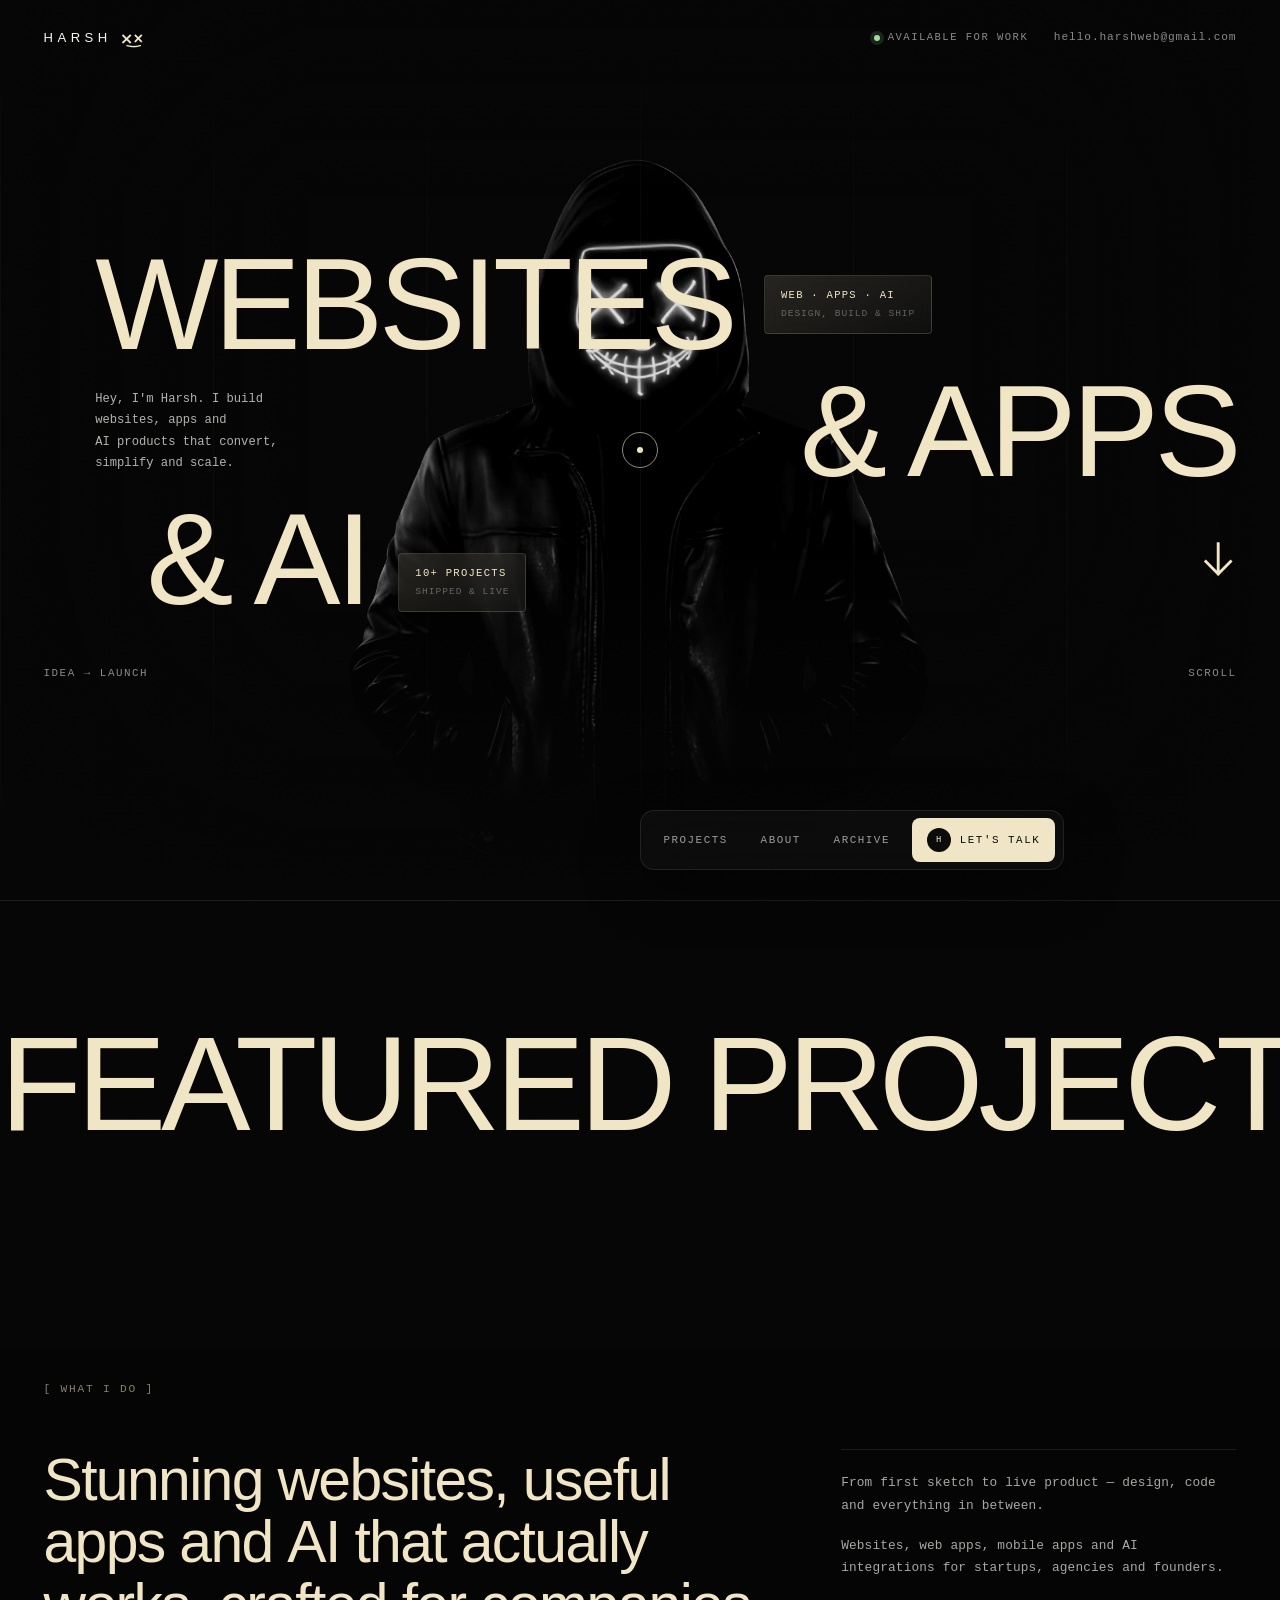
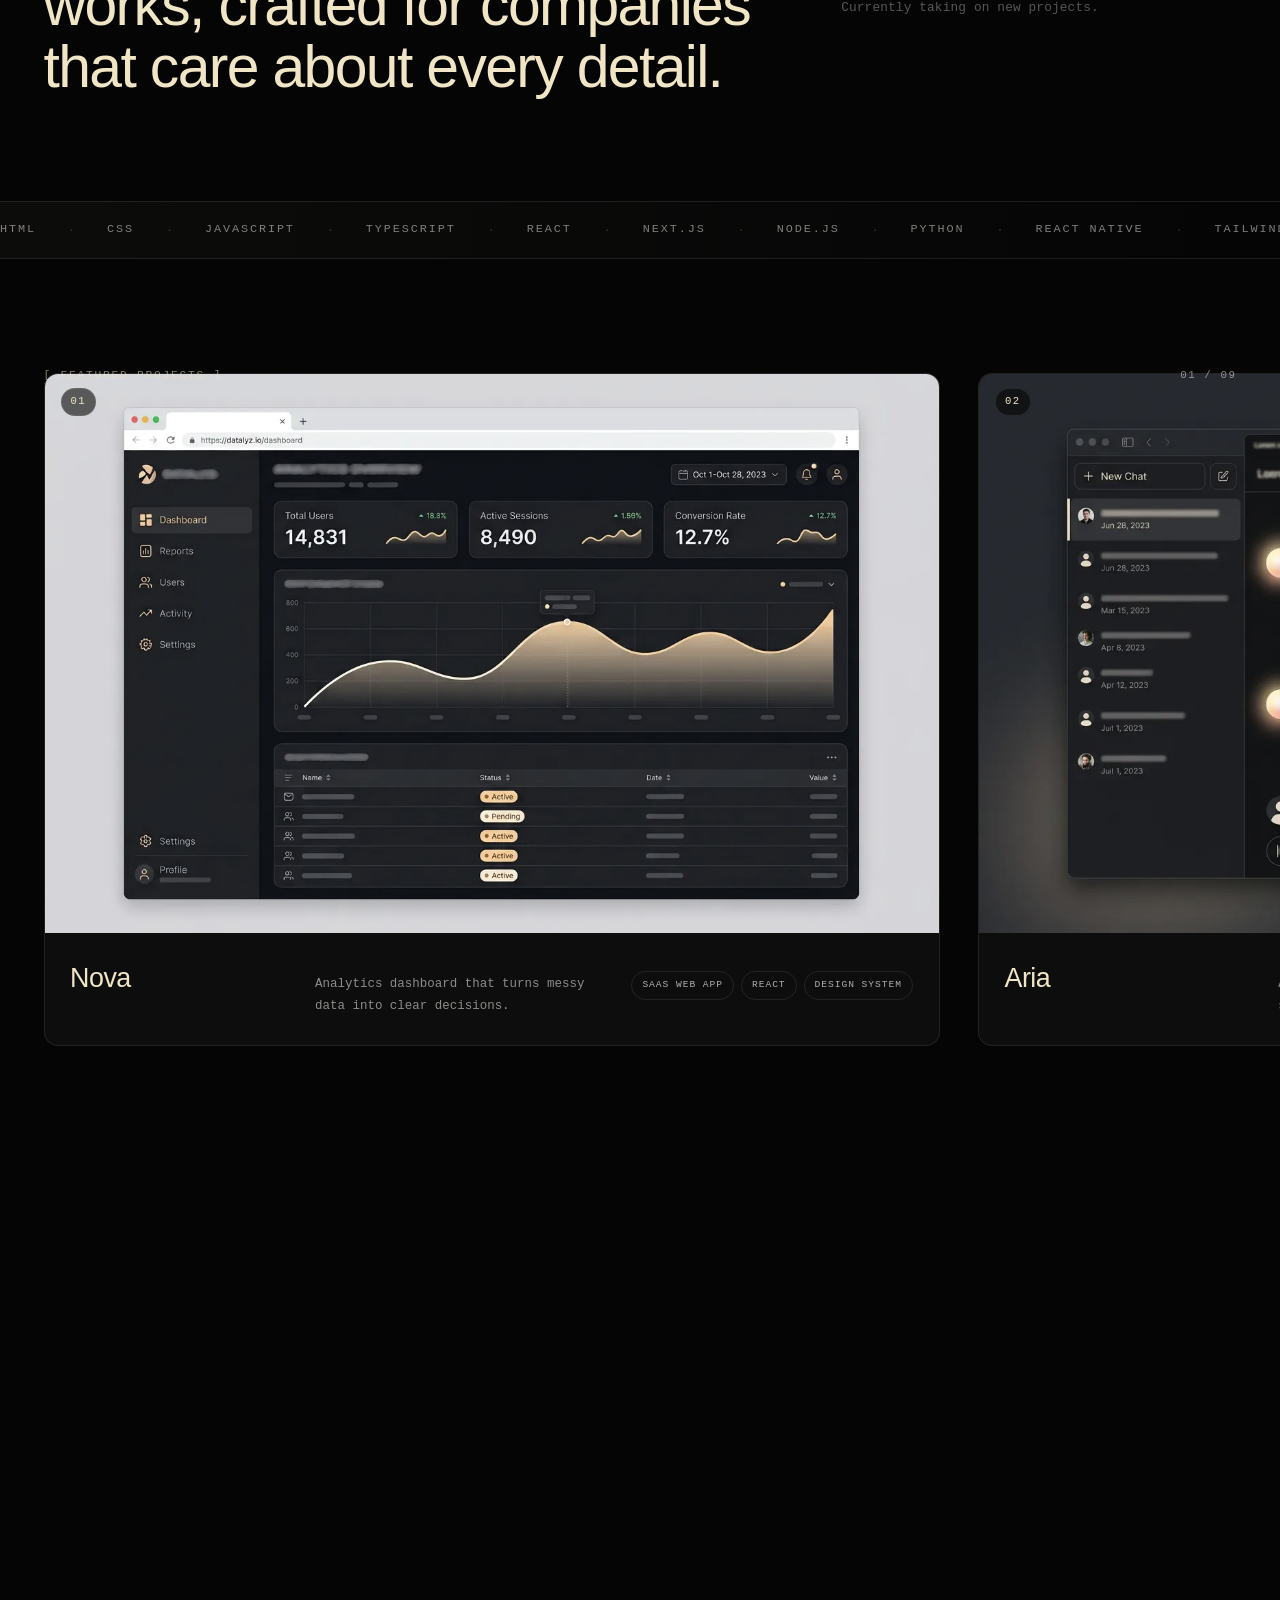
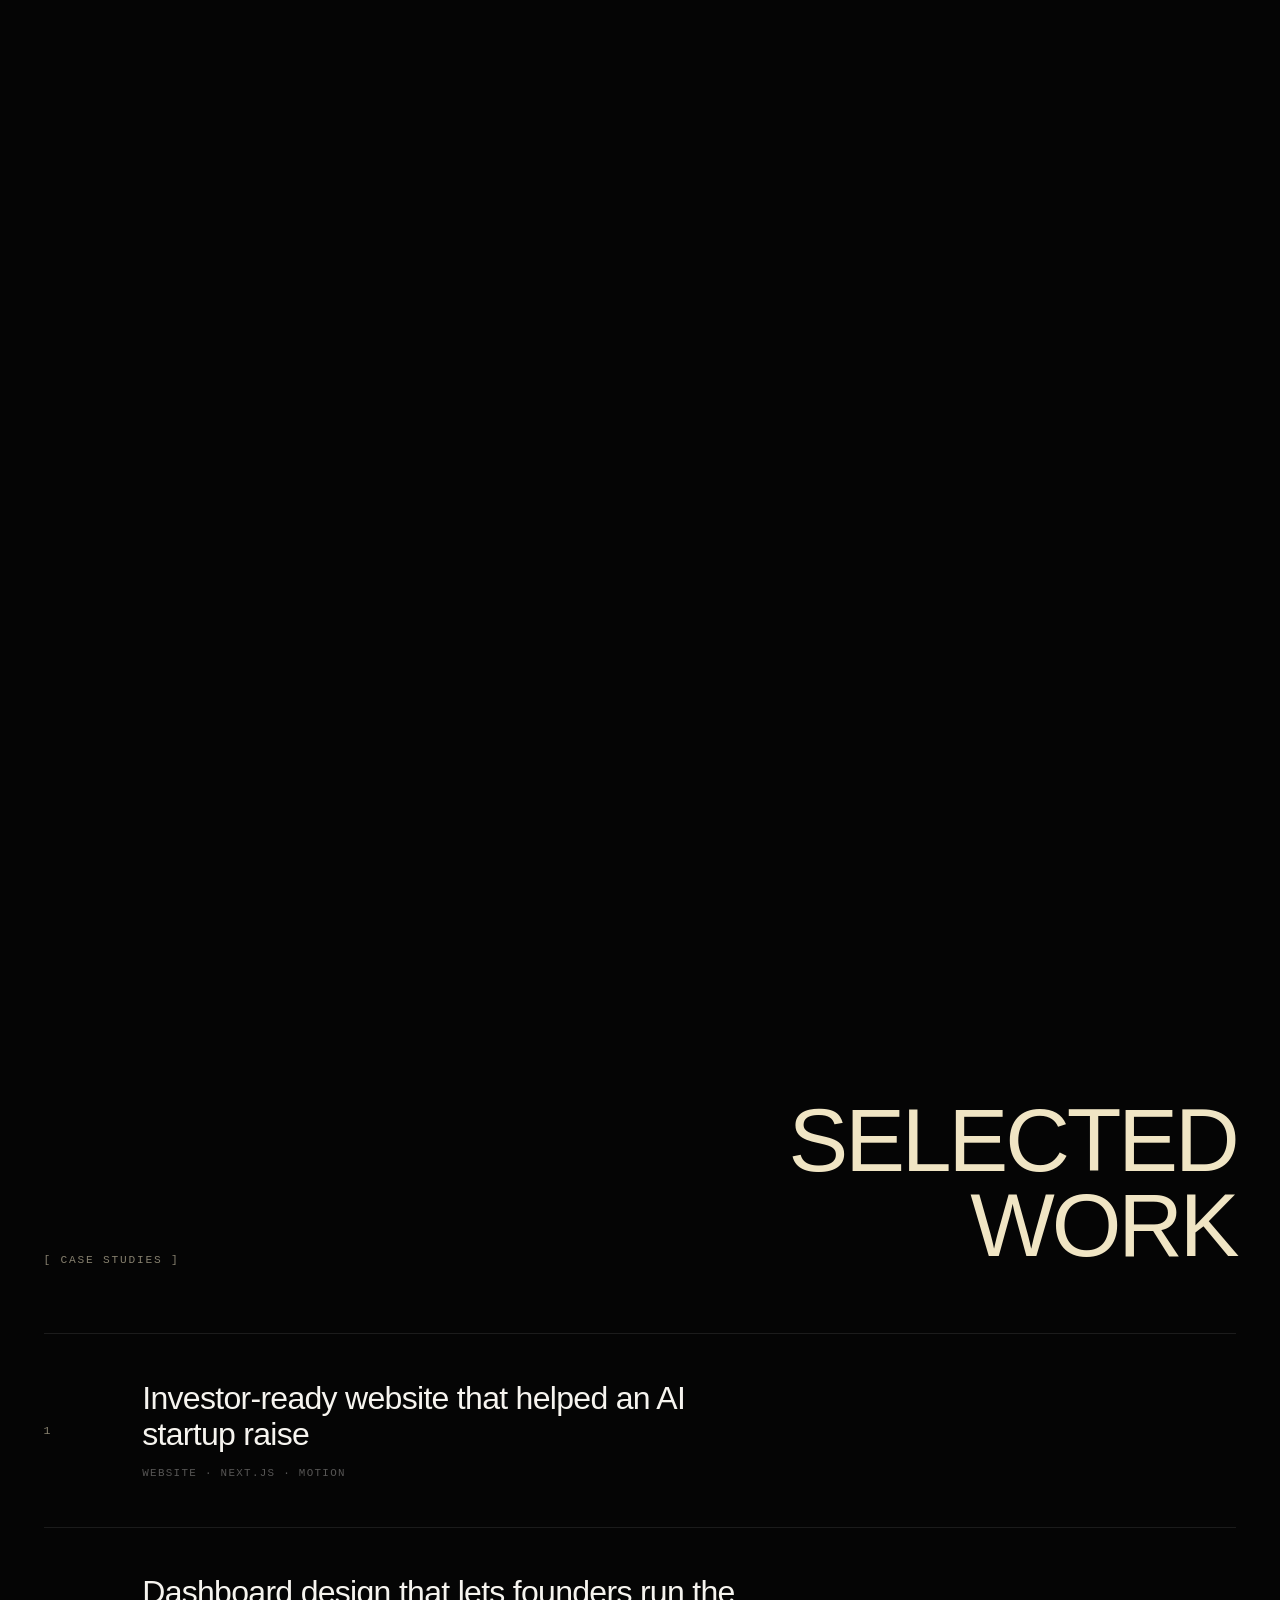
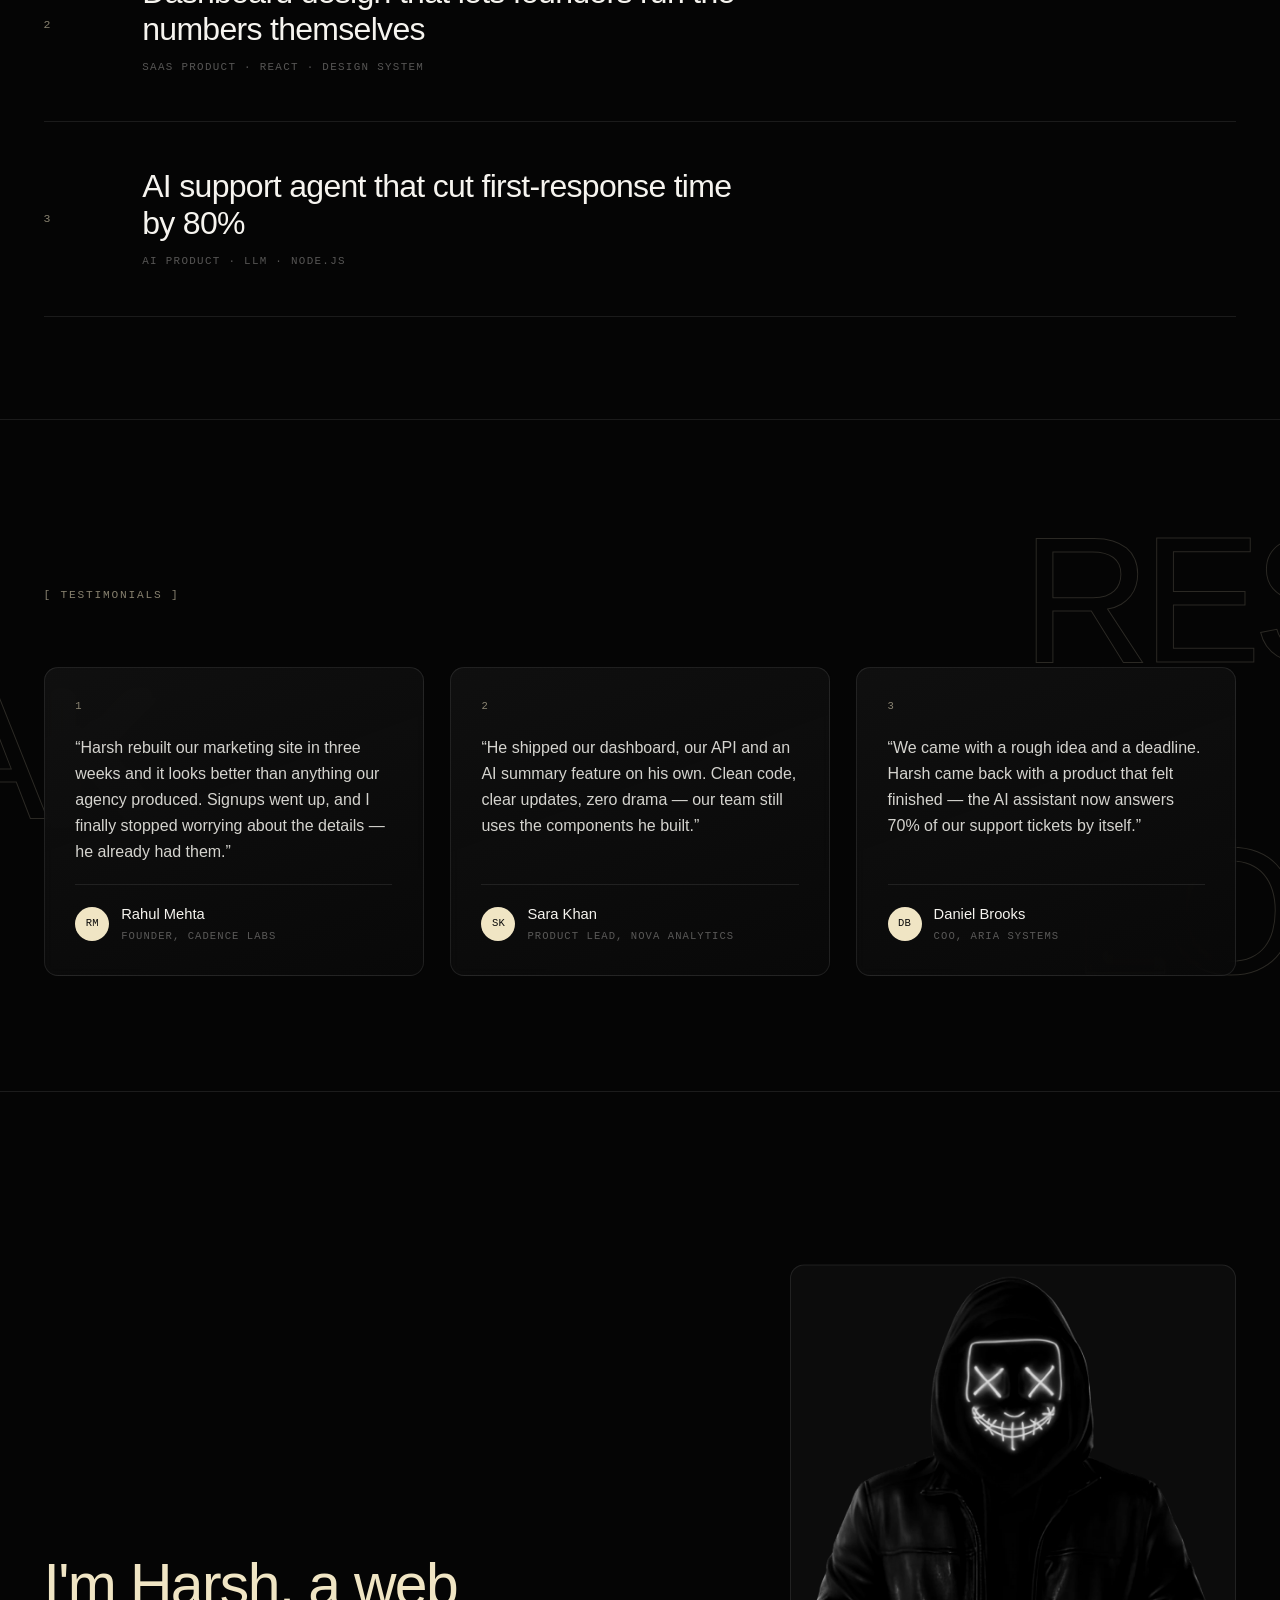
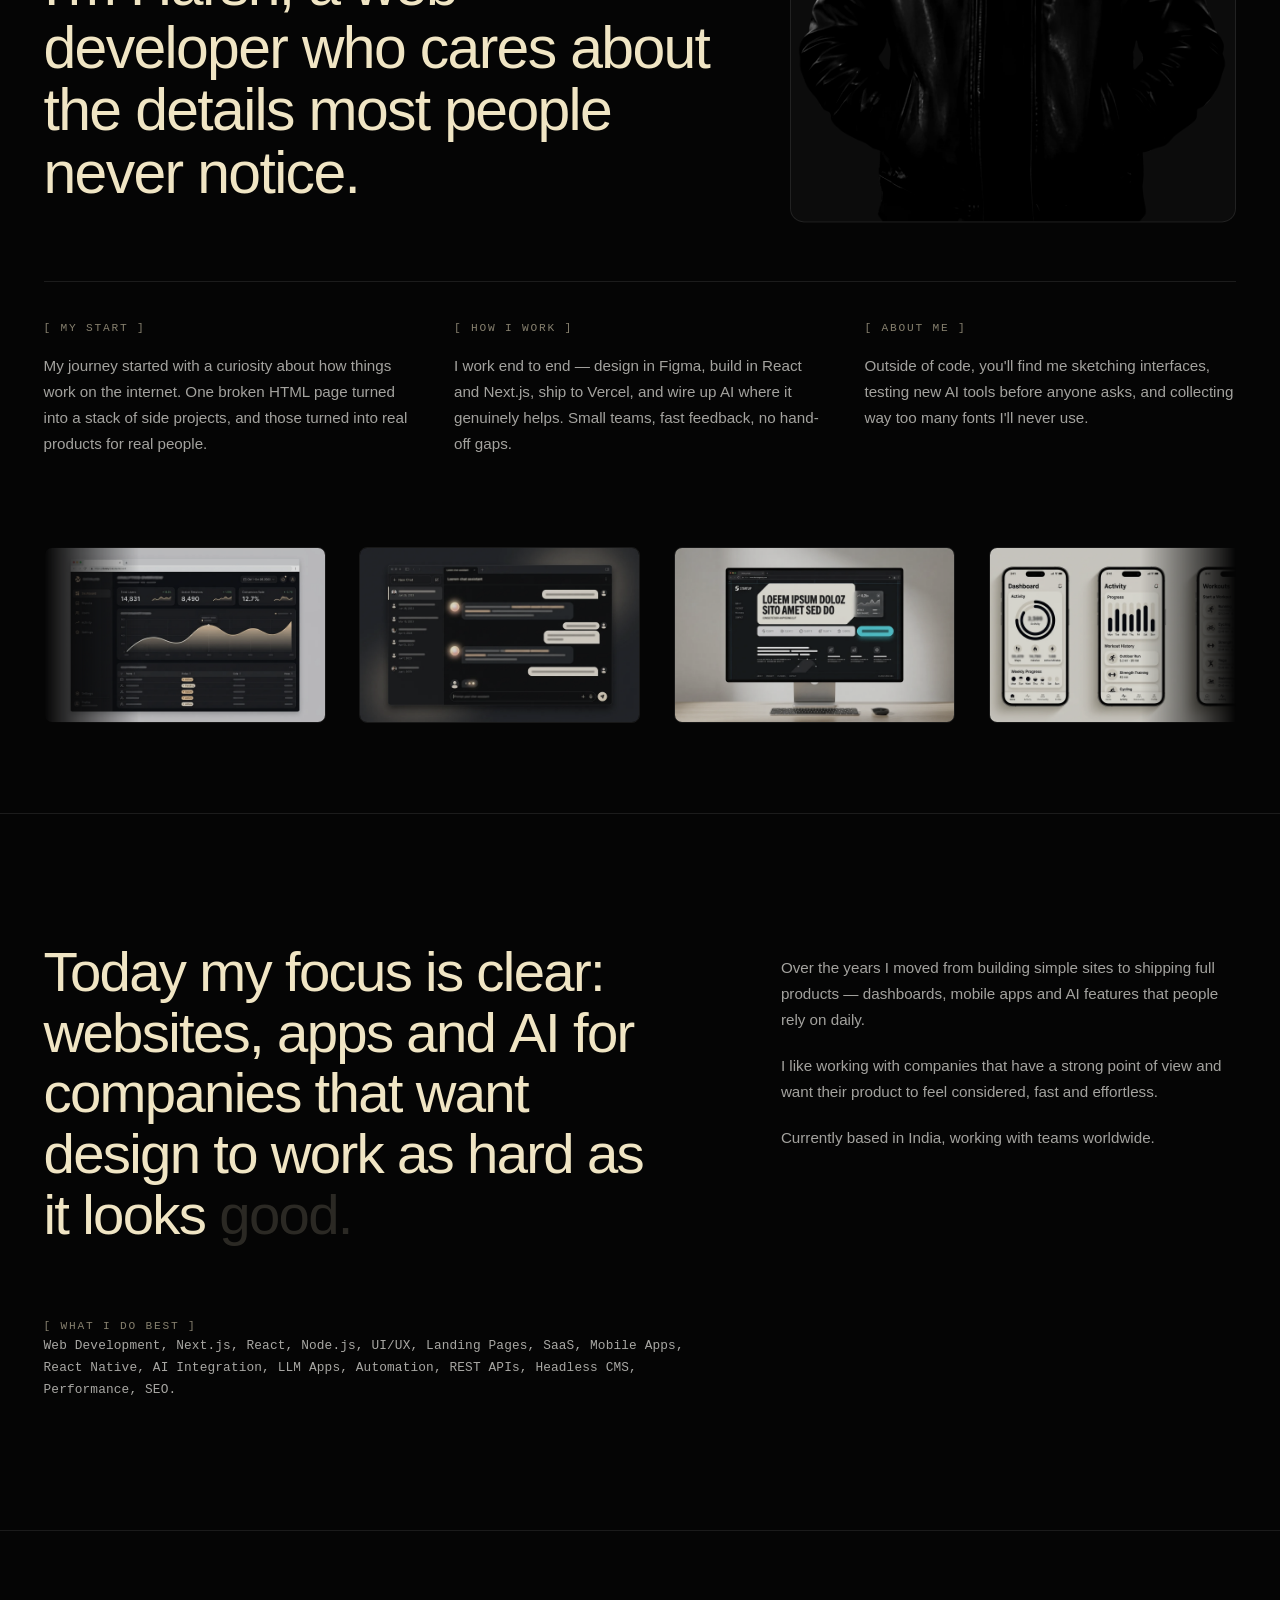
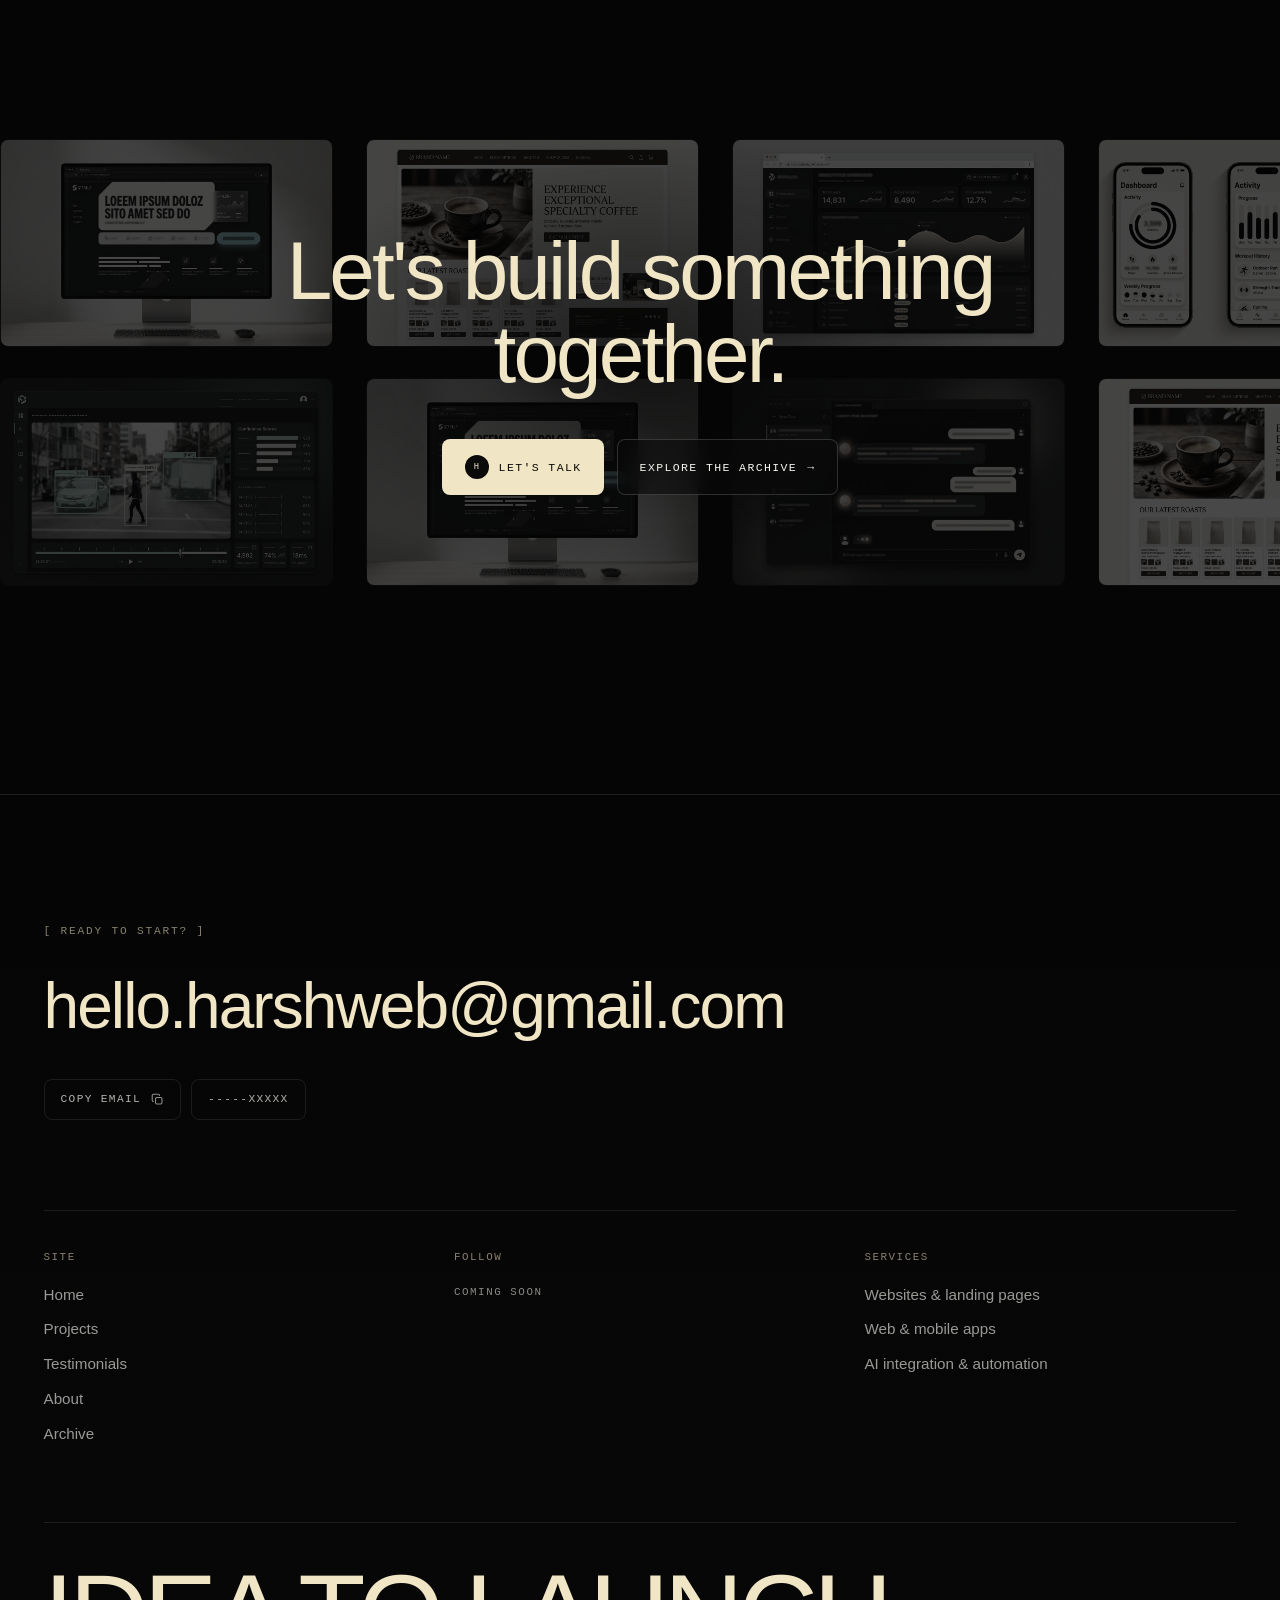
==== index.html @ 17d48538 "Add files via upload" ====
<!DOCTYPE html>
<html lang="en">
<head>
<meta charset="UTF-8">
<script>document.documentElement.classList.add('js');</script>

<meta name="viewport" content="width=device-width, initial-scale=1, viewport-fit=cover">
<title>Harsh — Websites, Apps &amp; AI</title>
<meta name="description" content="Harsh — web developer building websites, apps and AI products that convert, simplify and scale.">
<meta name="theme-color" content="#050505">
<meta property="og:title" content="Harsh — Websites, Apps & AI">
<meta property="og:description" content="Web developer building websites, apps and AI products.">
<meta property="og:type" content="website">
<meta property="og:image" content="assets/img/og.png">
<meta property="og:image:width" content="1200">
<meta property="og:image:height" content="630">
<meta name="twitter:card" content="summary_large_image">
<meta name="twitter:title" content="Harsh — Websites, Apps & AI">
<meta name="twitter:description" content="Web developer building websites, apps and AI products.">
<meta name="twitter:image" content="assets/img/og.png">
<link rel="icon" href="assets/img/favicon.svg" type="image/svg+xml">
<link rel="stylesheet" href="assets/css/styles.css">
</head>
<body class="is-loading">

<!-- ============ PRELOADER ============ -->
<div class="loader" id="loader" aria-hidden="true">
  <div class="loader__inner">
    <div class="loader__mark"><span class="glyph"></span></div>
    <div class="loader__name">HARSH</div>
    <div class="loader__bar"><span id="loaderBar"></span></div>
    <div class="loader__meta">
      <span>Websites · Apps · AI</span>
      <span id="loaderCount">00</span>
    </div>
  </div>
</div>

<!-- ============ FX LAYERS ============ -->
<div class="grain" aria-hidden="true"></div>
<div class="cursor" id="cursor" aria-hidden="true"><span class="cursor__ring"></span><span class="cursor__dot"></span><span class="cursor__label">View</span></div>

<!-- ============ FIXED HEADER ============ -->
<header class="topbar" id="topbar">
  <a class="topbar__logo" href="#top" aria-label="Harsh — home">
    <span class="topbar__logoText" data-logo>HARSH</span><span class="glyph glyph--sm" aria-hidden="true"></span>
  </a>
  <div class="topbar__right">
    <span class="topbar__status" aria-hidden="true"><i class="dot"></i>Available for work</span>
    <a class="topbar__mail" href="mailto:hello.harshweb@gmail.com">hello.harshweb@gmail.com</a>
  </div>
</header>

<main id="top">

  <!-- ============ HERO ============ -->
  <section class="hero" id="hero">
    <div class="hero__media" data-hero-media>
      <img src="assets/img/harsh.webp" alt="Portrait of Harsh, web developer" fetchpriority="high" decoding="async"
           onerror="this.onerror=null;this.src='assets/img/harsh-placeholder.svg';">
    </div>

    <div class="hero__grid"></div>

    <div class="hero__inner shell">
      <div class="hero__lines">
        <div class="hero__row hero__row--a">
          <h1 class="hero__title" data-hero-title>WEBSITES</h1>
          <span class="chip chip--a reveal" data-reveal>
            <b>Web · Apps · AI</b>
            <i>Design, build &amp; ship</i>
          </span>
        </div>

        <div class="hero__row hero__row--b">
          <p class="hero__lede reveal" data-reveal>Hey, I'm Harsh. I build websites, apps and<br>AI products that convert, simplify and scale.</p>
          <h2 class="hero__title" aria-hidden="true">&amp;&nbsp;APPS</h2>
        </div>

        <div class="hero__row hero__row--c">
          <h2 class="hero__title">&amp;&nbsp;AI</h2>
          <span class="chip chip--b reveal" data-reveal>
            <b>10+ projects</b>
            <i>Shipped &amp; live</i>
          </span>
          <span class="hero__arrow" aria-hidden="true">
            <svg viewBox="0 0 28 28" fill="none"><path d="M14 2v22M5 15l9 9 9-9" stroke="currentColor" stroke-width="2.1" stroke-linecap="square"/></svg>
          </span>
        </div>
      </div>

      <div class="hero__foot">
        <span class="mono-xs">Idea → Launch</span>
        <span class="mono-xs">Scroll</span>
      </div>
    </div>
  </section>

  <!-- ============ SCROLL MARQUEE ============ -->
  <section class="marquee" aria-hidden="true">
    <div class="marquee__row" data-marquee-scroll>
      <span class="marquee__word">FEATURED&nbsp;PROJECTS.</span>
      <span class="marquee__word is-outline">WEBSITES&nbsp;·&nbsp;APPS&nbsp;·&nbsp;AI.</span>
      <span class="marquee__word">FEATURED&nbsp;PROJECTS.</span>
    </div>
  </section>

  <!-- ============ WHAT I DO ============ -->
  <section class="statement shell" id="what">
    <p class="label reveal" data-reveal>[ What I do ]</p>
    <div class="statement__body">
      <h2 class="huge" data-split="words">Stunning websites, useful apps and AI that actually works, crafted for companies that care about every detail.</h2>
      <div class="statement__aside">
        <p class="mono-sm reveal" data-reveal>From first sketch to live product — design, code and everything in between.</p>
        <p class="mono-sm reveal" data-reveal>Websites, web apps, mobile apps and AI integrations for startups, agencies and founders.</p>
        <p class="mono-sm mono-sm--dim reveal" data-reveal>Currently taking on new projects.</p>
      </div>
    </div>
  </section>

  <!-- ============ STACK STRIP ============ -->
  <section class="ticker" aria-label="Tools and technologies">
    <div class="ticker__track" data-ticker>
      <span>HTML</span><i>·</i><span>CSS</span><i>·</i><span>JavaScript</span><i>·</i><span>TypeScript</span><i>·</i>
      <span>React</span><i>·</i><span>Next.js</span><i>·</i><span>Node.js</span><i>·</i><span>Python</span><i>·</i>
      <span>React Native</span><i>·</i><span>Tailwind</span><i>·</i><span>PostgreSQL</span><i>·</i><span>Supabase</span><i>·</i>
      <span>Figma</span><i>·</i><span>OpenAI</span><i>·</i><span>LangChain</span><i>·</i><span>Vercel</span><i>·</i>
    </div>
  </section>

  <!-- ============ FEATURED GALLERY (pinned horizontal) ============ -->
  <section class="gallery" id="featured">
    <div class="gallery__pin" data-pin>
      <div class="gallery__head shell">
        <p class="label">[ Featured projects ]</p>
        <p class="mono-xs gallery__count"><span data-gallery-index>01</span> / 09</p>
      </div>

      <div class="gallery__track" data-track>
        <article class="pcard" data-cursor="view">
          <a class="pcard__link" href="nova.html">
            <span class="pcard__index">01</span>
            <div class="pcard__media"><img src="assets/img/project-nova.webp" alt="Nova — analytics dashboard interface" loading="lazy"></div>
            <div class="pcard__meta">
              <h3>Nova</h3>
              <p>Analytics dashboard that turns messy data into clear decisions.</p>
              <span class="tags"><em>SaaS Web App</em><em>React</em><em>Design System</em></span>
            </div>
          </a>
        </article>

        <article class="pcard" data-cursor="view">
          <a class="pcard__link" href="aria.html">
            <span class="pcard__index">02</span>
            <div class="pcard__media"><img src="assets/img/project-aria.webp" alt="Aria — AI assistant interface" loading="lazy"></div>
            <div class="pcard__meta">
              <h3>Aria</h3>
              <p>AI assistant that answers customers in seconds, not days.</p>
              <span class="tags"><em>AI Product</em><em>Next.js</em><em>LLM</em></span>
            </div>
          </a>
        </article>

        <article class="pcard" data-cursor="view">
          <a class="pcard__link" href="cadence.html">
            <span class="pcard__index">03</span>
            <div class="pcard__media"><img src="assets/img/project-cadence.webp" alt="Cadence — startup marketing website" loading="lazy"></div>
            <div class="pcard__meta">
              <h3>Cadence</h3>
              <p>Investor-ready website for an AI startup, built to raise.</p>
              <span class="tags"><em>Website</em><em>Next.js</em><em>Motion</em></span>
            </div>
          </a>
        </article>

        <article class="pcard" data-cursor="view">
          <a class="pcard__link" href="fitloop.html">
            <span class="pcard__index">04</span>
            <div class="pcard__media"><img src="assets/img/project-fitloop.webp" alt="Fitloop — fitness app screens" loading="lazy"></div>
            <div class="pcard__meta">
              <h3>Fitloop</h3>
              <p>Fitness app that keeps people coming back every week.</p>
              <span class="tags"><em>Mobile App</em><em>React Native</em><em>UI</em></span>
            </div>
          </a>
        </article>

        <article class="pcard" data-cursor="view">
          <a class="pcard__link" href="brew.html">
            <span class="pcard__index">05</span>
            <div class="pcard__media"><img src="assets/img/project-brew.webp" alt="Brew &amp; Co. — coffee e-commerce website" loading="lazy"></div>
            <div class="pcard__meta">
              <h3>Brew &amp; Co.</h3>
              <p>Coffee brand store that sells while you sleep.</p>
              <span class="tags"><em>E-commerce</em><em>Shopify</em><em>CRO</em></span>
            </div>
          </a>
        </article>

        <article class="pcard" data-cursor="view">
          <a class="pcard__link" href="vision.html">
            <span class="pcard__index">06</span>
            <div class="pcard__media"><img src="assets/img/project-vision.webp" alt="Vision — computer vision platform" loading="lazy"></div>
            <div class="pcard__meta">
              <h3>Vision</h3>
              <p>Computer-vision platform for real-time insight.</p>
              <span class="tags"><em>AI Dashboard</em><em>Python</em><em>WebGL</em></span>
            </div>
          </a>
        </article>

        <article class="pcard" data-cursor="view">
          <a class="pcard__link" href="archive.html">
            <span class="pcard__index">07</span>
            <div class="pcard__media"><img src="assets/img/work-salad-home.webp" alt="Crucial Healthy Salad — website home page" loading="lazy"></div>
            <div class="pcard__meta">
              <h3>Crucial Healthy Salad</h3>
              <p>Fresh salad delivery website for Hadapsar, Pune.</p>
              <span class="tags"><em>Website</em><em>E-commerce</em></span>
            </div>
          </a>
        </article>

        <article class="pcard" data-cursor="view">
          <a class="pcard__link" href="archive.html">
            <span class="pcard__index">08</span>
            <div class="pcard__media"><img src="assets/img/work-salad-story.webp" alt="Crucial Healthy Salad — Our Story page" loading="lazy"></div>
            <div class="pcard__meta">
              <h3>Salad — Our Story</h3>
              <p>The brand story page for Crucial Healthy Salad.</p>
              <span class="tags"><em>Website</em><em>Content</em></span>
            </div>
          </a>
        </article>

        <article class="pcard" data-cursor="view">
          <a class="pcard__link" href="archive.html">
            <span class="pcard__index">09</span>
            <div class="pcard__media"><img src="assets/img/work-gallery3d.webp" alt="Dark 3D image gallery" loading="lazy"></div>
            <div class="pcard__meta">
              <h3>3D Gallery</h3>
              <p>An immersive dark 3D image gallery.</p>
              <span class="tags"><em>Website</em><em>Motion</em></span>
            </div>
          </a>
        </article>

        <article class="pcard pcard--end">
          <div class="pcard__outro">
            <h3>See the full archive</h3>
            <p>40+ screens, sites and builds from the last few years.</p>
            <a class="btn btn--ghost" href="archive.html">Explore the archive <span aria-hidden="true">→</span></a>
          </div>
        </article>
      </div>
    </div>
  </section>

  <!-- ============ CASE STUDIES ============ -->
  <section class="cases shell" id="work">
    <header class="cases__head">
      <p class="label reveal" data-reveal>[ Case studies ]</p>
      <h2 class="cases__title reveal" data-reveal>Selected<br>work</h2>
    </header>

    <ul class="cases__list" data-preview-list>
      <li class="case reveal" data-reveal>
        <a class="case__link" href="cadence.html">
          <span class="case__num">1</span>
          <span class="case__main">
            <span class="case__name">Investor-ready website that helped an AI startup raise</span>
            <span class="case__tags">Website · Next.js · Motion</span>
          </span>
          <span class="case__hover">Next project</span>
        </a>
        <div class="case__thumb" data-thumb><img src="assets/img/project-cadence.webp" alt="" aria-hidden="true"></div>
      </li>

      <li class="case reveal" data-reveal>
        <a class="case__link" href="nova.html">
          <span class="case__num">2</span>
          <span class="case__main">
            <span class="case__name">Dashboard design that lets founders run the numbers themselves</span>
            <span class="case__tags">SaaS Product · React · Design System</span>
          </span>
          <span class="case__hover">Next project</span>
        </a>
        <div class="case__thumb" data-thumb><img src="assets/img/project-nova.webp" alt="" aria-hidden="true"></div>
      </li>

      <li class="case reveal" data-reveal>
        <a class="case__link" href="aria.html">
          <span class="case__num">3</span>
          <span class="case__main">
            <span class="case__name">AI support agent that cut first-response time by 80%</span>
            <span class="case__tags">AI Product · LLM · Node.js</span>
          </span>
          <span class="case__hover">Next project</span>
        </a>
        <div class="case__thumb" data-thumb><img src="assets/img/project-aria.webp" alt="" aria-hidden="true"></div>
      </li>
    </ul>
  </section>

  <!-- ============ TESTIMONIALS ============ -->
  <section class="quotes" id="testimonials">
    <div class="quotes__bg" aria-hidden="true">
      <span data-quotes-word>RESULTS</span>
      <span data-quotes-word>SPEAK</span>
      <span data-quotes-word>LOUDER</span>
    </div>

    <div class="shell quotes__inner">
      <p class="label reveal" data-reveal>[ Testimonials ]</p>

      <div class="quotes__grid">
        <figure class="quote reveal" data-reveal>
          <span class="quote__num">1</span>
          <blockquote>“Harsh rebuilt our marketing site in three weeks and it looks better than anything our agency produced. Signups went up, and I finally stopped worrying about the details — he already had them.”</blockquote>
          <figcaption><span class="avatar" data-initials="RM"></span><span><b>Rahul Mehta</b><i>Founder, Cadence Labs</i></span></figcaption>
        </figure>

        <figure class="quote reveal" data-reveal>
          <span class="quote__num">2</span>
          <blockquote>“He shipped our dashboard, our API and an AI summary feature on his own. Clean code, clear updates, zero drama — our team still uses the components he built.”</blockquote>
          <figcaption><span class="avatar" data-initials="SK"></span><span><b>Sara Khan</b><i>Product Lead, Nova Analytics</i></span></figcaption>
        </figure>

        <figure class="quote reveal" data-reveal>
          <span class="quote__num">3</span>
          <blockquote>“We came with a rough idea and a deadline. Harsh came back with a product that felt finished — the AI assistant now answers 70% of our support tickets by itself.”</blockquote>
          <figcaption><span class="avatar" data-initials="DB"></span><span><b>Daniel Brooks</b><i>COO, Aria Systems</i></span></figcaption>
        </figure>
      </div>
    </div>
  </section>

  <!-- ============ ABOUT ============ -->
  <section class="about shell" id="about">
    <div class="about__top">
      <h2 class="huge" data-split="words">I'm Harsh, a web developer who cares about the details most people never notice.</h2>
      <div class="about__photo reveal" data-reveal data-parallax="0.06">
        <img src="assets/img/harsh.webp" alt="Harsh at work"
             onerror="this.onerror=null;this.src='assets/img/harsh-placeholder.svg';">
      </div>
    </div>

    <div class="about__grid">
      <div class="about__col">
        <p class="label reveal" data-reveal>[ My start ]</p>
        <p class="body reveal" data-reveal>My journey started with a curiosity about how things work on the internet. One broken HTML page turned into a stack of side projects, and those turned into real products for real people.</p>
      </div>
      <div class="about__col">
        <p class="label reveal" data-reveal>[ How I work ]</p>
        <p class="body reveal" data-reveal>I work end to end — design in Figma, build in React and Next.js, ship to Vercel, and wire up AI where it genuinely helps. Small teams, fast feedback, no hand-off gaps.</p>
      </div>
      <div class="about__col">
        <p class="label reveal" data-reveal>[ About me ]</p>
        <p class="body reveal" data-reveal>Outside of code, you'll find me sketching interfaces, testing new AI tools before anyone asks, and collecting way too many fonts I'll never use.</p>
      </div>
    </div>

    <div class="about__strip" aria-label="Recent work">
      <div class="about__stripTrack" data-ticker>
        <img src="assets/img/project-nova.webp" alt="" loading="lazy">
        <img src="assets/img/project-aria.webp" alt="" loading="lazy">
        <img src="assets/img/project-cadence.webp" alt="" loading="lazy">
        <img src="assets/img/project-fitloop.webp" alt="" loading="lazy">
        <img src="assets/img/project-brew.webp" alt="" loading="lazy">
        <img src="assets/img/project-vision.webp" alt="" loading="lazy">
      </div>
    </div>
  </section>

  <!-- ============ FOCUS / FOCUS STATEMENT ============ -->
  <section class="focus">
    <div class="shell focus__grid">
      <div class="focus__left">
        <p class="focus__big" data-split="words">Today my focus is clear: websites, apps and AI for companies that want design to work as hard as it looks good.</p>
        <p class="label label--gap reveal" data-reveal>[ What I do best ]</p>
        <p class="mono-sm reveal" data-reveal>Web Development, Next.js, React, Node.js, UI/UX, Landing Pages, SaaS, Mobile Apps, React Native, AI Integration, LLM Apps, Automation, REST APIs, Headless CMS, Performance, SEO.</p>
      </div>

      <div class="focus__right">
        <p class="body reveal" data-reveal>Over the years I moved from building simple sites to shipping full products — dashboards, mobile apps and AI features that people rely on daily.</p>
        <p class="body reveal" data-reveal>I like working with companies that have a strong point of view and want their product to feel considered, fast and effortless.</p>
        <p class="body reveal" data-reveal>Currently based in India, working with teams worldwide.</p>
      </div>
    </div>
  </section>

  <!-- ============ CTA ============ -->
  <section class="cta" id="contact">
    <div class="cta__collage" aria-hidden="true">
      <div class="cta__row" data-ticker>
        <img src="assets/img/project-cadence.webp" alt="">
        <img src="assets/img/project-brew.webp" alt="">
        <img src="assets/img/project-nova.webp" alt="">
        <img src="assets/img/project-fitloop.webp" alt="">
        <img src="assets/img/project-aria.webp" alt="">
      </div>
      <div class="cta__row cta__row--rev" data-ticker>
        <img src="assets/img/project-vision.webp" alt="">
        <img src="assets/img/project-cadence.webp" alt="">
        <img src="assets/img/project-aria.webp" alt="">
        <img src="assets/img/project-brew.webp" alt="">
        <img src="assets/img/project-nova.webp" alt="">
      </div>
    </div>

    <div class="cta__center shell">
      <h2 class="cta__title" data-split="words">Let's build something together.</h2>
      <div class="cta__actions reveal" data-reveal>
        <a class="btn btn--cream" href="mailto:hello.harshweb@gmail.com"><span class="avatar avatar--btn" data-initials="H"></span>Let's talk</a>
        <a class="btn btn--ghost" href="archive.html">Explore the archive <span aria-hidden="true">→</span></a>
      </div>
    </div>
  </section>

  <!-- ============ FOOTER ============ -->
  <footer class="footer" id="footer">
    <div class="shell">
      <div class="footer__top">
        <p class="label reveal" data-reveal>[ Ready to start? ]</p>
        <a class="footer__mail reveal" data-reveal href="mailto:hello.harshweb@gmail.com">hello.harshweb@gmail.com</a>
        <div class="footer__contact reveal" data-reveal>
          <button class="copy" type="button" data-copy="hello.harshweb@gmail.com">Copy email <svg class="copy__icon" viewBox="0 0 16 16" aria-hidden="true" focusable="false"><rect x="5.6" y="5.6" width="7.9" height="7.9" rx="1.6" fill="none" stroke="currentColor" stroke-width="1.3"/><path d="M10.4 3.6V3A1.5 1.5 0 0 0 8.9 1.5H3A1.5 1.5 0 0 0 1.5 3v5.9A1.5 1.5 0 0 0 3 10.4h.6" fill="none" stroke="currentColor" stroke-width="1.3"/></svg></button>
          <span class="copy">-----xxxxx</span>
        </div>
      </div>

      <div class="footer__cols">
        <div class="footer__col">
          <p class="mono-xs">Site</p>
          <a href="#top">Home</a>
          <a href="#featured">Projects</a>
          <a href="#testimonials">Testimonials</a>
          <a href="#about">About</a>
          <a href="archive.html">Archive</a>
        </div>
        <div class="footer__col">
          <p class="mono-xs">Follow</p>
          <span class="mono-xs">Coming soon</span>
        </div>
        <div class="footer__col footer__col--wide">
          <p class="mono-xs">Services</p>
          <a href="mailto:hello.harshweb@gmail.com?subject=Website%20project">Websites &amp; landing pages</a>
          <a href="mailto:hello.harshweb@gmail.com?subject=App%20project">Web &amp; mobile apps</a>
          <a href="mailto:hello.harshweb@gmail.com?subject=AI%20project">AI integration &amp; automation</a>
        </div>
      </div>

      <div class="footer__huge" aria-hidden="true">
        <span>IDEA TO LAUNCH</span>
        <span class="is-outline">DETAILS INCLUDED</span>
      </div>

      <div class="footer__bottom">
        <p class="mono-xs">© <span data-year>2026</span> harsh</p>
        <a class="mono-xs footer__top-link" href="#top">Back to top ↑</a>
      </div>
    </div>
  </footer>
</main>

<!-- ============ FLOATING DOCK NAV ============ -->
<nav class="dock" aria-label="Primary">
  <div class="dock__inner">
    <a href="#featured" data-spy="featured">Projects</a>
    <a href="#about" data-spy="about">About</a>
    <a href="archive.html">Archive</a>
    <a class="dock__cta" href="#contact"><span class="avatar avatar--btn" data-initials="H"></span>Let's talk</a>
  </div>
</nav>

<!-- ============ MOBILE MENU BUTTON ============ -->
<button class="menuBtn" id="menuBtn" type="button" aria-expanded="false" aria-controls="menu">
  <span></span><span></span>
  <span class="sr-only">Menu</span>
</button>

<div class="menu" id="menu" hidden>
  <nav class="menu__nav">
    <a href="#featured">Projects</a>
    <a href="#about">About</a>
    <a href="archive.html">Archive</a>
    <a href="#contact">Let's talk</a>
  </nav>
  <div class="menu__foot">
    <a href="mailto:hello.harshweb@gmail.com">hello.harshweb@gmail.com</a>
    <span class="mono-xs">Websites · Apps · AI</span>
  </div>
</div>

<script src="assets/js/main.js"></script>
</body>
</html>
---- assets/css/styles.css ----
/* =========================================================================
   HARSH — Portfolio
   Design language: near-black canvas, cream accent, oversized grotesk type,
   monospace micro-labels, pinned horizontal galleries, scroll-linked motion.
   Sections:
     01. Tokens & reset
     02. Base typography & utilities
     03. FX layers (preloader, grain, cursor)
     04. Top bar / dock / mobile menu
     05. Hero
     06. Marquee & ticker
     07. Statement + huge text reveals
     08. Featured gallery (pinned horizontal)
     09. Case studies
     10. Testimonials
     11. About
     12. Focus
     13. CTA
     14. Footer
     15. Archive page
     16. Case-study pages
     17. Responsive
     18. Motion preferences / print
   ========================================================================= */

/* -------------------------------------------------------------------------
   Self-hosted variable fonts (SIL Open Font License 1.1)
   Inter Tight — display · JetBrains Mono — micro-labels & body
   ------------------------------------------------------------------------- */
@font-face {
  font-family: "Inter Tight";
  font-style: normal;
  font-weight: 300 800;
  font-display: swap;
  src: url("../fonts/inter-tight-latin-variable.woff2") format("woff2-variations");
  unicode-range: U+0000-00FF, U+0131, U+0152-0153, U+02BB-02BC, U+02C6, U+02DA, U+02DC, U+0304-0308, U+0329, U+2000-206F, U+2074, U+20AC, U+2122, U+2191, U+2193, U+2212, U+2215, U+FEFF, U+FFFD;
}
@font-face {
  font-family: "Inter Tight";
  font-style: normal;
  font-weight: 300 800;
  font-display: swap;
  src: url("../fonts/inter-tight-latin-ext-variable.woff2") format("woff2-variations");
  unicode-range: U+0100-02BA, U+02BD-02C5, U+02C7-02CC, U+02CE-02D7, U+02DD-02FF, U+0304, U+0308, U+0329, U+1D00-1DBF, U+1E00-1E9F, U+1EF2-1EFF, U+2020, U+20A0-20AB, U+20AD-20C0, U+2113, U+2C60-2C7F, U+A720-A7FF;
}
@font-face {
  font-family: "JetBrains Mono";
  font-style: normal;
  font-weight: 300 600;
  font-display: swap;
  src: url("../fonts/jetbrains-mono-latin-variable.woff2") format("woff2-variations");
  unicode-range: U+0000-00FF, U+0131, U+0152-0153, U+02BB-02BC, U+02C6, U+02DA, U+02DC, U+0304-0308, U+0329, U+2000-206F, U+2074, U+20AC, U+2122, U+2191, U+2193, U+2212, U+2215, U+FEFF, U+FFFD;
}
@font-face {
  font-family: "JetBrains Mono";
  font-style: normal;
  font-weight: 300 600;
  font-display: swap;
  src: url("../fonts/jetbrains-mono-latin-ext-variable.woff2") format("woff2-variations");
  unicode-range: U+0100-02BA, U+02BD-02C5, U+02C7-02CC, U+02CE-02D7, U+02DD-02FF, U+0304, U+0308, U+0329, U+1D00-1DBF, U+1E00-1E9F, U+1EF2-1EFF, U+2020, U+20A0-20AB, U+20AD-20C0, U+2113, U+2C60-2C7F, U+A720-A7FF;
}

/* ---------------------------------------------------------------- 01. TOKENS */
:root {
  --bg: #050505;
  --bg-soft: #0b0b0b;
  --bg-card: rgba(255, 255, 255, 0.035);
  --line: rgba(255, 255, 255, 0.09);
  --line-strong: rgba(255, 255, 255, 0.16);

  --cream: #f0e5c4;
  --cream-soft: rgba(240, 229, 196, 0.55);
  --cream-dim: rgba(240, 229, 196, 0.16);
  --ink: #f6f4ef;
  --muted: rgba(246, 244, 239, 0.55);
  --muted-2: rgba(246, 244, 239, 0.34);

  --font-display: "Inter Tight", "Helvetica Neue", Helvetica, Arial, system-ui, sans-serif;
  --font-mono: "JetBrains Mono", ui-monospace, SFMono-Regular, Menlo, Consolas, monospace;

  --shell: 1560px;
  --pad: clamp(16px, 3.4vw, 64px);

  --r-sm: 8px;
  --r-md: 14px;
  --r-lg: 22px;

  --ease: cubic-bezier(0.22, 0.68, 0.16, 1);
  --ease-out: cubic-bezier(0.16, 1, 0.3, 1);
}

*,
*::before,
*::after { box-sizing: border-box; }

* { margin: 0; padding: 0; }

html {
  -webkit-text-size-adjust: 100%;
  scroll-behavior: smooth;
  scrollbar-color: rgba(240, 229, 196, 0.25) transparent;
}

body {
  background: var(--bg);
  color: var(--ink);
  font-family: var(--font-display);
  font-weight: 400;
  font-size: 16px;
  line-height: 1.5;
  overflow-x: hidden;
  -webkit-font-smoothing: antialiased;
  -moz-osx-font-smoothing: grayscale;
}

body.is-loading { overflow: hidden; height: 100vh; }

img, svg, video { display: block; max-width: 100%; }
img { height: auto; }
a { color: inherit; text-decoration: none; }
button { font: inherit; color: inherit; background: none; border: 0; cursor: pointer; }
ul { list-style: none; }
::selection { background: var(--cream); color: #0a0a0a; }

::-webkit-scrollbar { width: 9px; height: 9px; }
::-webkit-scrollbar-track { background: #0a0a0a; }
::-webkit-scrollbar-thumb { background: rgba(240, 229, 196, 0.22); border-radius: 99px; }
::-webkit-scrollbar-thumb:hover { background: rgba(240, 229, 196, 0.4); }

:focus-visible {
  outline: 2px solid var(--cream);
  outline-offset: 4px;
  border-radius: 4px;
}

.sr-only {
  position: absolute; width: 1px; height: 1px; padding: 0;
  overflow: hidden; clip: rect(0 0 0 0); white-space: nowrap; border: 0;
}

/* anchor offset for the fixed top bar */
[id] { scroll-margin-top: 96px; }

/* ------------------------------------------------------- 02. TYPE & UTILS */
.shell {
  width: 100%;
  max-width: var(--shell);
  margin-inline: auto;
  padding-inline: var(--pad);
}

.label {
  font-family: var(--font-mono);
  font-size: 0.7rem;
  font-weight: 400;
  letter-spacing: 0.16em;
  text-transform: uppercase;
  color: var(--cream-soft);
}
.label--gap { display: block; margin-top: 4.5rem; }

.mono-xs {
  font-family: var(--font-mono);
  font-size: 0.68rem;
  letter-spacing: 0.14em;
  text-transform: uppercase;
  color: var(--muted);
}
.mono-sm {
  font-family: var(--font-mono);
  font-size: 0.8rem;
  line-height: 1.75;
  letter-spacing: 0.01em;
  color: rgba(246, 244, 239, 0.68);
}
.mono-sm--dim { color: var(--muted-2); }
.body {
  font-size: clamp(0.95rem, 1.05vw, 1.05rem);
  line-height: 1.72;
  color: rgba(246, 244, 239, 0.66);
}

.huge {
  font-size: clamp(2rem, 4.6vw, 4.3rem);
  font-weight: 500;
  line-height: 1.06;
  letter-spacing: -0.028em;
  color: var(--cream);
  max-width: 18ch;
}
@media (min-width: 1100px) { .huge { max-width: 22ch; } }

.glyph {
  display: inline-block;
  position: relative;
  vertical-align: baseline;
  color: var(--cream);
  font-family: var(--font-display);
  font-weight: 600;
  line-height: 1;
  letter-spacing: 0;
  white-space: nowrap;
}
.glyph::before { content: "\00D7\035C\00D7"; }
.glyph--sm { margin-left: 8px; font-size: 1.25em; }

.dot {
  display: inline-block;
  width: 6px; height: 6px;
  border-radius: 50%;
  background: #9fdc9a;
  margin-right: 8px;
  box-shadow: 0 0 0 4px rgba(159, 220, 154, 0.14);
  animation: pulse 2.6s var(--ease) infinite;
}
@keyframes pulse { 0%, 100% { opacity: 1 } 50% { opacity: 0.35 } }

.avatar {
  display: inline-grid;
  place-items: center;
  width: 34px; height: 34px;
  border-radius: 50%;
  background: var(--cream);
  color: #0a0a0a;
  font-family: var(--font-mono);
  font-size: 0.66rem;
  letter-spacing: 0.02em;
  flex: none;
  position: relative;
  overflow: hidden;
}
.avatar::before {
  content: attr(data-initials);
  position: absolute;
  inset: 0;
  display: grid;
  place-items: center;
}
.avatar--btn { width: 24px; height: 24px; font-size: 0.55rem; background: #0a0a0a; color: var(--cream); }

/* buttons */
.btn {
  display: inline-flex;
  align-items: center;
  gap: 10px;
  font-family: var(--font-mono);
  font-size: 0.72rem;
  letter-spacing: 0.12em;
  text-transform: uppercase;
  padding: 0.95rem 1.35rem;
  border-radius: var(--r-sm);
  border: 1px solid transparent;
  transition: transform 0.5s var(--ease), background 0.4s var(--ease), color 0.4s var(--ease), border-color 0.4s var(--ease);
  will-change: transform;
}
.btn:hover { transform: translateY(-2px); }
.btn--cream { background: var(--cream); color: #0a0a0a; }
.btn--cream:hover { background: #fff6dd; }
.btn--ghost {
  border-color: var(--line-strong);
  background: rgba(10, 10, 10, 0.55);
  color: var(--ink);
  backdrop-filter: blur(10px);
}
.btn--ghost:hover { border-color: var(--cream); color: var(--cream); }
.btn--outline {
  border-color: var(--line-strong);
  color: var(--cream);
  margin-top: 2.5rem;
}
.btn--outline:hover { background: var(--cream); color: #0a0a0a; border-color: var(--cream); }

/* scroll reveal (only hidden when JS is available, so content never disappears) */
.reveal { transition: opacity 0.9s var(--ease-out), transform 1s var(--ease-out); }
.js .reveal { opacity: 0; transform: translateY(20px); }
.js .reveal.is-in { opacity: 1; transform: none; }

/* word-by-word reveal */
[data-split="words"] .word {
  display: inline-block;
  color: var(--cream-dim);
  transition: color 0.45s linear, opacity 0.45s linear;
  will-change: color;
}
[data-split="words"] .word.is-lit { color: var(--cream); }

/* --------------------------------------------------------------- 03. FX */
.loader {
  position: fixed;
  inset: 0;
  z-index: 200;
  background: var(--bg);
  display: none;
  place-items: center;
  transition: opacity 0.7s var(--ease), visibility 0.7s;
}
.js .loader { display: grid; }
.loader.is-done { opacity: 0; visibility: hidden; }
.loader__inner { width: min(88vw, 460px); text-align: center; }
.loader__mark { display: flex; justify-content: center; margin-bottom: 22px; }
.loader__name {
  font-size: clamp(2.6rem, 9vw, 5rem);
  font-weight: 500;
  letter-spacing: 0.12em;
  line-height: 1;
  color: var(--cream);
}
.loader__bar {
  height: 1px;
  background: rgba(255, 255, 255, 0.12);
  margin: 30px 0 14px;
  overflow: hidden;
}
.loader__bar span {
  display: block;
  height: 100%;
  width: 0%;
  background: var(--cream);
  transition: width 0.35s linear;
}
.loader__meta {
  display: flex;
  justify-content: space-between;
  font-family: var(--font-mono);
  font-size: 0.66rem;
  letter-spacing: 0.16em;
  text-transform: uppercase;
  color: var(--muted);
}

.grain {
  position: fixed;
  inset: -50%;
  z-index: 90;
  pointer-events: none;
  opacity: 0.16;
  background-image: url("data:image/svg+xml,%3Csvg xmlns='http://www.w3.org/2000/svg' width='200' height='200'%3E%3Cfilter id='n'%3E%3CfeTurbulence type='fractalNoise' baseFrequency='0.85' numOctaves='3'/%3E%3C/filter%3E%3Crect width='200' height='200' filter='url(%23n)' opacity='0.5'/%3E%3C/svg%3E");
  animation: grainShift 8s steps(6) infinite;
  mix-blend-mode: overlay;
}
@keyframes grainShift {
  0%, 100% { transform: translate(0, 0) }
  20% { transform: translate(-3%, 2%) }
  40% { transform: translate(2%, -3%) }
  60% { transform: translate(-2%, -2%) }
  80% { transform: translate(3%, 1%) }
}

.cursor {
  position: fixed;
  top: 0; left: 0;
  z-index: 95;
  pointer-events: none;
  mix-blend-mode: difference;
}
.cursor__dot,
.cursor__ring {
  position: absolute;
  border-radius: 50%;
  transform: translate(-50%, -50%);
}
.cursor__dot { width: 6px; height: 6px; background: var(--cream); transition: opacity 0.25s var(--ease); }
.cursor__ring {
  width: 36px; height: 36px;
  border: 1px solid rgba(240, 229, 196, 0.6);
  transition: width 0.35s var(--ease), height 0.35s var(--ease), border-color 0.35s var(--ease);
}
.cursor.is-hover .cursor__ring { width: 62px; height: 62px; border-color: var(--cream); }
.cursor__label {
  position: absolute;
  left: 0; top: 0;
  transform: translate(-50%, -50%) scale(0.9);
  font-family: var(--font-mono);
  font-size: 0.58rem;
  letter-spacing: 0.16em;
  text-transform: uppercase;
  color: var(--cream);
  opacity: 0;
  transition: opacity 0.3s var(--ease), transform 0.4s var(--ease);
  white-space: nowrap;
}
.cursor.is-label .cursor__ring {
  width: 78px; height: 78px;
  border-color: transparent;
  background: rgba(240, 229, 196, 0.16);
}
.cursor.is-label .cursor__dot { opacity: 0; }
.cursor.is-label .cursor__label { opacity: 1; transform: translate(-50%, -50%) scale(1); }
@media (hover: none), (pointer: coarse) { .cursor { display: none; } }

/* --------------------------------------------------- 04. BARS & NAVIGATION */
.topbar {
  position: fixed;
  top: 0; left: 0; right: 0;
  z-index: 80;
  display: flex;
  align-items: center;
  justify-content: space-between;
  gap: 20px;
  padding: clamp(16px, 2.2vw, 30px) var(--pad);
  mix-blend-mode: normal;
}
.topbar__logo {
  display: inline-flex;
  align-items: center;
  font-family: var(--font-display);
  font-weight: 500;
  font-size: 0.82rem;
  letter-spacing: 0.34em;
  text-transform: uppercase;
  color: var(--ink);
  transition: color 0.4s var(--ease);
}
.topbar__logo:hover { color: var(--cream); }
.topbar__right {
  display: flex;
  align-items: center;
  gap: clamp(14px, 2vw, 34px);
}
.topbar__status {
  display: inline-flex;
  align-items: center;
  font-family: var(--font-mono);
  font-size: 0.66rem;
  letter-spacing: 0.14em;
  text-transform: uppercase;
  color: var(--muted);
}
.topbar__mail {
  font-family: var(--font-mono);
  font-size: 0.7rem;
  letter-spacing: 0.08em;
  color: var(--muted);
  border-bottom: 1px solid transparent;
  transition: color 0.35s var(--ease), border-color 0.35s var(--ease);
}
.topbar__mail:hover { color: var(--cream); border-color: var(--cream); }

.dock {
  position: fixed;
  left: 50%;
  bottom: clamp(16px, 2.4vw, 30px);
  transform: translateX(-50%);
  z-index: 82;
  width: max-content;
  max-width: calc(100vw - 24px);
}
.dock__inner {
  display: flex;
  align-items: center;
  gap: 4px;
  padding: 7px 8px;
  border-radius: var(--r-md);
  background: rgba(14, 14, 14, 0.72);
  border: 1px solid var(--line);
  backdrop-filter: blur(18px) saturate(140%);
  box-shadow: 0 18px 50px rgba(0, 0, 0, 0.55);
}
.dock__inner > a {
  font-family: var(--font-mono);
  font-size: 0.68rem;
  letter-spacing: 0.14em;
  text-transform: uppercase;
  color: rgba(246, 244, 239, 0.62);
  padding: 0.62rem 0.9rem;
  border-radius: 8px;
  transition: color 0.3s var(--ease), background 0.3s var(--ease);
  white-space: nowrap;
}
.dock__inner > a:hover { color: var(--ink); background: rgba(255, 255, 255, 0.05); }
.dock__inner > a.is-active { color: var(--cream); }
.dock__cta {
  display: inline-flex;
  align-items: center;
  gap: 9px;
  background: var(--cream);
  color: #0a0a0a !important;
  font-weight: 500;
  margin-left: 4px;
}
.dock__cta:hover { background: #fff6dd; color: #0a0a0a !important; }

.menuBtn {
  position: fixed;
  top: clamp(14px, 2.2vw, 26px);
  right: var(--pad);
  z-index: 120;
  width: 46px; height: 46px;
  border-radius: var(--r-sm);
  border: 1px solid var(--line);
  background: rgba(14, 14, 14, 0.7);
  backdrop-filter: blur(14px);
  display: none;
  place-items: center;
  gap: 6px;
  flex-direction: column;
}
.menuBtn span:not(.sr-only) {
  display: block;
  width: 18px; height: 1.5px;
  background: var(--cream);
  transition: transform 0.4s var(--ease), opacity 0.3s var(--ease);
}
.menuBtn[aria-expanded="true"] span:nth-child(1) { transform: translateY(3.75px) rotate(45deg); }
.menuBtn[aria-expanded="true"] span:nth-child(2) { transform: translateY(-3.75px) rotate(-45deg); }

.menu {
  position: fixed;
  inset: 0;
  z-index: 110;
  background: rgba(5, 5, 5, 0.97);
  backdrop-filter: blur(20px);
  display: flex;
  flex-direction: column;
  justify-content: center;
  gap: 40px;
  padding: 0 var(--pad);
}
.menu[hidden] { display: none; }
.menu__nav { display: flex; flex-direction: column; gap: 6px; }
.menu__nav a {
  font-size: clamp(2rem, 11vw, 4rem);
  font-weight: 500;
  letter-spacing: -0.02em;
  color: var(--cream);
  padding: 0.15em 0;
  border-bottom: 1px solid var(--line);
  transition: padding-left 0.4s var(--ease), color 0.4s var(--ease);
}
.menu__nav a:hover { padding-left: 0.4em; }
.menu__foot {
  display: flex;
  justify-content: space-between;
  align-items: center;
  font-family: var(--font-mono);
  font-size: 0.7rem;
  letter-spacing: 0.1em;
  color: var(--muted);
}

/* --------------------------------------------------------------- 05. HERO */
.hero {
  position: relative;
  min-height: 100vh;
  min-height: 100svh;
  display: flex;
  align-items: center;
  overflow: hidden;
  isolation: isolate;
}

.hero__media {
  position: absolute;
  inset: 0;
  z-index: -2;
  display: flex;
  align-items: flex-end;
  justify-content: center;
  transform-origin: 50% 100%;
  will-change: transform, opacity;
}
.hero__media img {
  height: 84%;
  width: auto;
  max-width: none;
  object-fit: contain;
  object-position: 50% 100%;
  filter: grayscale(1) contrast(1.1) brightness(0.92);
  opacity: 0.92;
}
.hero__media::after {
  content: "";
  position: absolute;
  inset: 0;
  background:
    linear-gradient(to bottom, rgba(5, 5, 5, 0.7) 0%, rgba(5, 5, 5, 0) 22%, rgba(5, 5, 5, 0) 60%, var(--bg) 100%),
    linear-gradient(to right, var(--bg) 0%, rgba(5, 5, 5, 0) 24%, rgba(5, 5, 5, 0) 76%, var(--bg) 100%);
}

.hero__grid {
  position: absolute;
  inset: 0;
  z-index: -1;
  pointer-events: none;
  background-image: linear-gradient(to right, rgba(255, 255, 255, 0.05) 1px, transparent 1px);
  background-size: calc(100% / 6) 100%;
  -webkit-mask-image: linear-gradient(to bottom, transparent, #000 30%, #000 70%, transparent);
  mask-image: linear-gradient(to bottom, transparent, #000 30%, #000 70%, transparent);
  opacity: 0.7;
}

.hero__inner {
  position: relative;
  width: 100%;
  padding-top: clamp(90px, 12vh, 150px);
  padding-bottom: clamp(120px, 16vh, 190px);
}
.hero__lines { display: flex; flex-direction: column; gap: clamp(4px, 0.8vw, 14px); }
.hero__row { will-change: transform; display: flex; align-items: center; gap: clamp(14px, 2.4vw, 40px); }
.hero__row--a { padding-left: 4vw; }
.hero__row--b { justify-content: flex-end; }
.hero__row--c { padding-left: 8vw; }

.hero__title {
  font-size: clamp(2.7rem, 10.2vw, 11rem);
  font-weight: 500;
  line-height: 0.9;
  letter-spacing: -0.035em;
  text-transform: uppercase;
  color: var(--cream);
  white-space: nowrap;
}

/* entrance: hero type rises once the preloader is gone */
.hero__title,
.topbar,
.dock { transition: opacity 1s var(--ease-out), transform 1.15s var(--ease-out); }
.js .hero__title,
.js .topbar,
.js .dock { opacity: 0; transform: translateY(0.09em); }
.js .topbar,
.js .dock { transform: translateY(12px); }
body.is-ready .hero__title,
body.is-ready .topbar,
body.is-ready .dock { opacity: 1; transform: none; }
body.is-ready .hero__row--b .hero__title { transition-delay: 0.1s; }
body.is-ready .hero__row--c .hero__title { transition-delay: 0.2s; }
.hero__lede {
  font-family: var(--font-mono);
  font-size: clamp(0.72rem, 0.95vw, 0.86rem);
  line-height: 1.75;
  color: rgba(246, 244, 239, 0.72);
  max-width: 34ch;
  margin-right: auto;
  padding-left: 4vw;
}

.chip {
  display: inline-flex;
  flex-direction: column;
  gap: 3px;
  padding: 12px 16px;
  border-radius: 4px;
  background: linear-gradient(150deg, rgba(240, 229, 196, 0.14), rgba(20, 20, 20, 0.62));
  border: 1px solid rgba(240, 229, 196, 0.14);
  backdrop-filter: blur(10px);
  font-family: var(--font-mono);
  white-space: nowrap;
}
.chip b {
  font-weight: 400;
  font-size: 0.66rem;
  letter-spacing: 0.12em;
  text-transform: uppercase;
  color: var(--cream);
}
.chip i {
  font-style: normal;
  font-size: 0.6rem;
  letter-spacing: 0.1em;
  text-transform: uppercase;
  color: var(--muted-2);
}
.chip--a { align-self: center; }
.chip--b { align-self: flex-end; margin-bottom: 0.4em; }

.hero__arrow { margin-left: auto; color: var(--cream); }
.hero__arrow svg { width: clamp(28px, 3vw, 46px); height: auto; animation: bob 2.4s var(--ease) infinite; }
@keyframes bob {
  0%, 100% { transform: translateY(-4px) }
  50% { transform: translateY(6px) }
}

.hero__foot {
  position: absolute;
  left: var(--pad);
  right: var(--pad);
  bottom: clamp(78px, 9vh, 110px);
  display: flex;
  justify-content: space-between;
  padding-inline: 0;
}

/* ----------------------------------------------------- 06. MARQUEE/TICKER */
.marquee {
  position: relative;
  padding: clamp(60px, 9vw, 130px) 0 clamp(40px, 6vw, 90px);
  overflow: hidden;
  border-top: 1px solid var(--line);
}
.marquee__row {
  display: flex;
  align-items: center;
  gap: 0.35em;
  white-space: nowrap;
  will-change: transform;
}
.marquee__word {
  font-size: clamp(2.6rem, 10.5vw, 11rem);
  font-weight: 500;
  line-height: 1;
  letter-spacing: -0.04em;
  text-transform: uppercase;
  color: var(--cream);
  padding-right: 0.3em;
}
.marquee__word.is-outline {
  color: transparent;
  -webkit-text-stroke: 1px rgba(240, 229, 196, 0.45);
}

.ticker {
  overflow: hidden;
  border-top: 1px solid var(--line);
  border-bottom: 1px solid var(--line);
  padding: 16px 0;
  background: linear-gradient(90deg, rgba(240, 229, 196, 0.03), rgba(255, 255, 255, 0));
}
.ticker__track,
.about__stripTrack,
.cta__row {
  display: flex;
  align-items: center;
  gap: clamp(18px, 2.6vw, 46px);
  width: max-content;
  animation: tickerMove 46s linear infinite;
  will-change: transform;
}
.cta__row--rev { animation-direction: reverse; animation-duration: 58s; }
.ticker:hover .ticker__track,
.cta__collage:hover .cta__row { animation-play-state: paused; }
@keyframes tickerMove { from { transform: translate3d(0, 0, 0) } to { transform: translate3d(-50%, 0, 0) } }

.ticker__track span {
  font-family: var(--font-mono);
  font-size: 0.74rem;
  letter-spacing: 0.16em;
  text-transform: uppercase;
  color: rgba(246, 244, 239, 0.5);
}
.ticker__track i { color: var(--cream-dim); font-style: normal; }

/* ------------------------------------------------------------- 07. STATEMENT */
.statement {
  padding: clamp(80px, 12vw, 170px) var(--pad) clamp(60px, 8vw, 110px);
}
.statement__body {
  display: grid;
  grid-template-columns: minmax(0, 1.55fr) minmax(0, 0.85fr);
  gap: clamp(30px, 6vw, 110px);
  align-items: start;
  margin-top: clamp(26px, 4vw, 54px);
}
.statement__aside {
  display: flex;
  flex-direction: column;
  gap: 1.1rem;
  padding-top: 0.7rem;
  border-top: 1px solid var(--line);
  padding-top: 1.4rem;
}

/* --------------------------------------------------------------- 08. GALLERY */
.gallery {
  position: relative;
  background: var(--bg);
}
.gallery__pin {
  position: sticky;
  top: 0;
  height: 100vh;
  height: 100svh;
  display: flex;
  flex-direction: column;
  justify-content: center;
  overflow: hidden;
}
.gallery__head {
  position: absolute;
  top: clamp(78px, 12vh, 130px);
  left: 50%;
  transform: translateX(-50%);
  width: 100%;
  display: flex;
  justify-content: space-between;
  align-items: center;
  z-index: 2;
}
.gallery__count { color: var(--member, var(--muted)) }
.gallery__track {
  display: flex;
  gap: clamp(20px, 3vw, 54px);
  padding-inline: var(--pad);
  will-change: transform;
}

.pcard {
  flex: 0 0 min(70vw, 940px, 104svh);
  transition: opacity 1s var(--ease-out), transform 1.1s var(--ease-out);
}
.js .pcard { opacity: 0; transform: translateY(26px); }
.js .gallery.is-in .pcard { opacity: 1; transform: none; }
.js .gallery.is-in .pcard:nth-child(2) { transition-delay: 0.07s; }
.js .gallery.is-in .pcard:nth-child(3) { transition-delay: 0.14s; }
.js .gallery.is-in .pcard:nth-child(4) { transition-delay: 0.21s; }
.js .gallery.is-in .pcard:nth-child(5) { transition-delay: 0.28s; }
.js .gallery.is-in .pcard:nth-child(6) { transition-delay: 0.35s; }
.js .gallery.is-in .pcard:nth-child(7) { transition-delay: 0.42s; }
.pcard__link {
  display: block;
  position: relative;
  border-radius: var(--r-md);
  overflow: hidden;
  background: var(--bg-card);
  border: 1px solid var(--line);
  transition: border-color 0.5s var(--ease), transform 0.7s var(--ease-out);
}
.pcard__link:hover { border-color: rgba(240, 229, 196, 0.4); transform: translateY(-6px); }
.pcard__index {
  position: absolute;
  top: 14px; left: 16px;
  z-index: 2;
  font-family: var(--font-mono);
  font-size: 0.66rem;
  letter-spacing: 0.14em;
  color: var(--cream);
  background: rgba(5, 5, 5, 0.6);
  border: 1px solid var(--line);
  padding: 5px 9px;
  border-radius: 99px;
  backdrop-filter: blur(8px);
}
.pcard__media {
  aspect-ratio: 16 / 10;
  overflow: hidden;
  background: #0c0c0c;
}
.pcard__media img {
  width: 100%; height: 100%;
  object-fit: cover;
  transition: transform 1.1s var(--ease-out), filter 0.7s var(--ease);
  filter: saturate(0.85);
}
.pcard__link:hover .pcard__media img { transform: scale(1.06); filter: saturate(1); }
.pcard__meta {
  display: grid;
  grid-template-columns: minmax(0, 0.9fr) minmax(0, 1.2fr) auto;
  align-items: baseline;
  gap: clamp(14px, 2.4vw, 40px);
  padding: clamp(18px, 2vw, 30px) clamp(18px, 2vw, 32px) clamp(20px, 2.2vw, 34px);
}
.pcard__meta h3 {
  font-size: clamp(1.4rem, 2.1vw, 2.1rem);
  font-weight: 500;
  letter-spacing: -0.02em;
  color: var(--cream);
}
.pcard__meta p {
  font-family: var(--font-mono);
  font-size: 0.78rem;
  line-height: 1.7;
  color: var(--muted);
}
.tags { display: flex; flex-wrap: wrap; gap: 7px; }
.tags em {
  font-style: normal;
  font-family: var(--font-mono);
  font-size: 0.6rem;
  letter-spacing: 0.1em;
  text-transform: uppercase;
  color: rgba(246, 244, 239, 0.7);
  border: 1px solid var(--line);
  padding: 6px 10px;
  border-radius: 99px;
}
.pcard--end { flex-basis: min(46vw, 560px); }
.pcard__outro {
  height: 100%;
  display: flex;
  flex-direction: column;
  justify-content: center;
  gap: 16px;
  padding: clamp(28px, 4vw, 56px);
  border: 1px dashed var(--line-strong);
  border-radius: var(--r-md);
  background: linear-gradient(150deg, rgba(240, 229, 196, 0.05), rgba(255, 255, 255, 0.01));
}
.pcard__outro h3 {
  font-size: clamp(1.6rem, 2.6vw, 2.6rem);
  font-weight: 500;
  letter-spacing: -0.02em;
  color: var(--cream);
}
.pcard__outro p { font-family: var(--font-mono); font-size: 0.78rem; line-height: 1.7; color: var(--muted); }
.pcard__outro .btn { align-self: flex-start; margin-top: 10px; }

/* ----------------------------------------------------------------- 09. CASES */
.cases {
  padding: clamp(90px, 13vw, 190px) var(--pad) clamp(60px, 8vw, 120px);
}
.cases__head {
  display: flex;
  justify-content: space-between;
  align-items: flex-end;
  gap: 30px;
  padding-bottom: clamp(30px, 5vw, 70px);
}
.cases__title {
  font-size: clamp(2.4rem, 7vw, 7rem);
  font-weight: 500;
  line-height: 0.95;
  letter-spacing: -0.035em;
  text-transform: uppercase;
  color: var(--cream);
  text-align: right;
}
.cases__list { border-top: 1px solid var(--line); }
.case { position: relative; border-bottom: 1px solid var(--line); }
.case__link {
  position: relative;
  z-index: 2;
  display: grid;
  grid-template-columns: 68px minmax(0, 1fr) auto;
  align-items: center;
  gap: clamp(12px, 2.4vw, 40px);
  padding: clamp(26px, 3.6vw, 54px) 0;
  transition: padding-left 0.6s var(--ease-out);
}
.case__link:hover { padding-left: clamp(10px, 1.6vw, 26px); }
.case__num {
  font-family: var(--font-mono);
  font-size: 0.72rem;
  letter-spacing: 0.14em;
  color: var(--cream-soft);
}
.case__main { display: flex; flex-direction: column; gap: 12px; }
.case__name {
  font-size: clamp(1.2rem, 2.5vw, 2.5rem);
  font-weight: 500;
  line-height: 1.14;
  letter-spacing: -0.022em;
  color: var(--ink);
  transition: color 0.5s var(--ease);
  max-width: 34ch;
}
.case__link:hover .case__name { color: var(--cream); }
.case__tags {
  font-family: var(--font-mono);
  font-size: 0.68rem;
  letter-spacing: 0.12em;
  text-transform: uppercase;
  color: var(--muted-2);
}
.case__hover {
  font-family: var(--font-mono);
  font-size: 0.68rem;
  letter-spacing: 0.14em;
  text-transform: uppercase;
  color: var(--cream);
  opacity: 0;
  transform: translateX(-10px);
  transition: opacity 0.5s var(--ease), transform 0.5s var(--ease);
  white-space: nowrap;
}
.case__link:hover .case__hover { opacity: 1; transform: none; }
.case__thumb {
  position: fixed;
  top: 0; left: 0;
  width: min(30vw, 400px);
  aspect-ratio: 16 / 10;
  border-radius: var(--r-sm);
  overflow: hidden;
  pointer-events: none;
  z-index: 70;
  opacity: 0;
  transform: translate(-50%, -50%) scale(0.94);
  transition: opacity 0.45s var(--ease), transform 0.5s var(--ease-out);
  box-shadow: 0 30px 80px rgba(0, 0, 0, 0.6);
  border: 1px solid var(--line-strong);
}
.case__thumb img { width: 100%; height: 100%; object-fit: cover; }
.case.is-previewing .case__thumb { opacity: 1; transform: translate(-50%, -50%) scale(1); }
@media (hover: none) { .case__thumb { display: none } }

/* ------------------------------------------------------------ 10. TESTIMONIALS */
.quotes {
  position: relative;
  padding: clamp(90px, 13vw, 200px) 0 clamp(70px, 9vw, 130px);
  overflow: hidden;
  border-top: 1px solid var(--line);
}
.quotes__bg {
  position: absolute;
  inset: 0;
  z-index: 0;
  display: flex;
  flex-direction: column;
  justify-content: center;
  gap: 0.1em;
  pointer-events: none;
}
.quotes__bg span {
  display: block;
  font-size: clamp(3.4rem, 14vw, 15rem);
  font-weight: 500;
  line-height: 0.86;
  letter-spacing: -0.05em;
  text-transform: uppercase;
  color: transparent;
  -webkit-text-stroke: 1px rgba(240, 229, 196, 0.16);
  text-align: center;
  will-change: transform;
}
.quotes__inner { position: relative; z-index: 1; }
.quotes__grid {
  display: grid;
  grid-template-columns: repeat(3, minmax(0, 1fr));
  gap: clamp(16px, 2vw, 30px);
  margin-top: clamp(30px, 5vw, 70px);
}
.quote {
  position: relative;
  display: flex;
  flex-direction: column;
  gap: 20px;
  padding: clamp(22px, 2.4vw, 34px);
  border: 1px solid var(--line);
  border-radius: var(--r-md);
  background: linear-gradient(160deg, rgba(18, 18, 18, 0.86), rgba(10, 10, 10, 0.72));
  backdrop-filter: blur(6px);
  transition: border-color 0.5s var(--ease), transform 0.7s var(--ease-out);
}
.quote:hover { border-color: rgba(240, 229, 196, 0.35); transform: translateY(-5px); }
.quote__num {
  font-family: var(--font-mono);
  font-size: 0.66rem;
  letter-spacing: 0.14em;
  color: var(--cream-soft);
}
.quote blockquote {
  font-size: clamp(1rem, 1.15vw, 1.12rem);
  line-height: 1.62;
  color: rgba(246, 244, 239, 0.86);
}
.quote figcaption {
  display: flex;
  align-items: center;
  gap: 12px;
  margin-top: auto;
  padding-top: 18px;
  border-top: 1px solid var(--line);
}
.quote figcaption span:last-child { display: flex; flex-direction: column; gap: 3px; }
.quote figcaption b { font-weight: 500; font-size: 0.92rem; color: var(--ink); }
.quote figcaption i {
  font-style: normal;
  font-family: var(--font-mono);
  font-size: 0.66rem;
  letter-spacing: 0.1em;
  text-transform: uppercase;
  color: var(--muted-2);
}
.quotes__note { margin-top: clamp(20px, 3vw, 34px); color: var(--muted-2); }

/* ----------------------------------------------------------------- 11. ABOUT */
.about {
  padding: clamp(80px, 12vw, 180px) var(--pad) clamp(50px, 7vw, 100px);
  border-top: 1px solid var(--line);
}
.about__top {
  display: grid;
  grid-template-columns: minmax(0, 1.5fr) minmax(0, 1fr);
  gap: clamp(28px, 6vw, 90px);
  align-items: end;
}
.about__photo {
  position: relative;
  border-radius: var(--r-md);
  overflow: hidden;
  border: 1px solid var(--line);
  aspect-ratio: 4 / 5;
  background: #0c0c0c;
}
.about__photo img {
  width: 100%; height: 100%;
  object-fit: cover;
  filter: grayscale(1) contrast(1.05) brightness(0.86);
  transition: transform 1.2s var(--ease-out), filter 0.6s var(--ease);
}
.about__photo:hover img { transform: scale(1.04); filter: grayscale(0.2) contrast(1.05); }
.about__grid {
  display: grid;
  grid-template-columns: repeat(3, minmax(0, 1fr));
  gap: clamp(20px, 3vw, 54px);
  margin-top: clamp(40px, 6vw, 90px);
  padding-top: clamp(26px, 3vw, 44px);
  border-top: 1px solid var(--line);
}
.about__col { display: flex; flex-direction: column; gap: 16px; }
.about__strip {
  margin-top: clamp(50px, 7vw, 110px);
  overflow: hidden;
  -webkit-mask-image: linear-gradient(90deg, transparent, #000 8%, #000 92%, transparent);
  mask-image: linear-gradient(90deg, transparent, #000 8%, #000 92%, transparent);
}
.about__stripTrack img {
  width: clamp(180px, 22vw, 340px);
  aspect-ratio: 16 / 10;
  object-fit: cover;
  border-radius: var(--r-sm);
  border: 1px solid var(--line);
  filter: saturate(0.7) brightness(0.86);
  transition: filter 0.5s var(--ease), transform 0.6s var(--ease-out);
}
.about__stripTrack img:hover { filter: none; transform: translateY(-6px); }

/* ----------------------------------------------------------------- 12. FOCUS */
.focus {
  padding: clamp(70px, 10vw, 150px) 0;
  border-top: 1px solid var(--line);
}
.focus__grid {
  display: grid;
  grid-template-columns: minmax(0, 1.45fr) minmax(0, 1fr);
  gap: clamp(30px, 6vw, 100px);
}
.focus__big {
  font-size: clamp(1.9rem, 4.4vw, 4.2rem);
  font-weight: 500;
  line-height: 1.08;
  letter-spacing: -0.03em;
  color: var(--cream);
  max-width: 20ch;
}
.focus__right {
  display: flex;
  flex-direction: column;
  gap: 20px;
  padding-top: 0.8rem;
}

/* ------------------------------------------------------------------- 13. CTA */
.cta {
  position: relative;
  min-height: min(96vh, 900px);
  display: grid;
  place-items: center;
  overflow: hidden;
  border-top: 1px solid var(--line);
  padding: clamp(80px, 12vw, 160px) 0;
}
.cta__collage {
  position: absolute;
  inset: 0;
  z-index: 0;
  display: flex;
  flex-direction: column;
  justify-content: center;
  gap: clamp(16px, 2.4vw, 40px);
  opacity: 0.5;
  -webkit-mask-image: radial-gradient(62% 60% at 50% 50%, rgba(0, 0, 0, 0.35) 0%, #000 45%, #000 100%);
  mask-image: radial-gradient(62% 60% at 50% 50%, rgba(0, 0, 0, 0.35) 0%, #000 45%, #000 100%);
}
.cta__row img {
  width: clamp(220px, 26vw, 420px);
  aspect-ratio: 16 / 10;
  object-fit: cover;
  border-radius: var(--r-sm);
  border: 1px solid var(--line);
  filter: grayscale(0.75) brightness(0.55);
}
.cta__center { position: relative; z-index: 2; text-align: center; display: flex; flex-direction: column; align-items: center; gap: clamp(24px, 3.4vw, 44px); }
.cta__title {
  font-size: clamp(2.1rem, 6.4vw, 6.4rem);
  font-weight: 500;
  line-height: 1.02;
  letter-spacing: -0.035em;
  color: var(--cream);
  max-width: 22ch;
}
.cta__actions { display: flex; flex-wrap: wrap; gap: 12px; justify-content: center; }

/* ---------------------------------------------------------------- 14. FOOTER */
.footer {
  padding: clamp(70px, 10vw, 150px) 0 clamp(120px, 12vw, 170px);
  border-top: 1px solid var(--line);
  background: linear-gradient(to bottom, var(--bg), #080808);
}
.footer__top { display: flex; flex-direction: column; gap: 18px; }
.footer__mail {
  font-size: clamp(1.6rem, 5vw, 4.4rem);
  font-weight: 500;
  letter-spacing: -0.03em;
  color: var(--cream);
  width: fit-content;
  border-bottom: 1px solid transparent;
  transition: border-color 0.4s var(--ease), opacity 0.4s var(--ease);
}
.footer__mail:hover { border-color: var(--cream); }
.footer__contact { display: flex; flex-wrap: wrap; gap: 10px; margin-top: 6px; }
.copy {
  display: inline-flex;
  align-items: center;
  gap: 10px;
  font-family: var(--font-mono);
  font-size: 0.7rem;
  letter-spacing: 0.12em;
  text-transform: uppercase;
  color: rgba(246, 244, 239, 0.72);
  border: 1px solid var(--line);
  padding: 0.72rem 1rem;
  border-radius: var(--r-sm);
  transition: border-color 0.35s var(--ease), color 0.35s var(--ease), background 0.35s var(--ease);
}
.copy:hover { border-color: var(--cream); color: var(--cream); }
.copy__icon { width: 13px; height: 13px; flex: none; opacity: 0.8; }
.copy.is-copied { background: var(--cream); color: #0a0a0a; border-color: var(--cream); }

.footer__cols {
  display: grid;
  grid-template-columns: repeat(3, minmax(0, 1fr));
  gap: clamp(22px, 3vw, 50px);
  margin: clamp(50px, 7vw, 100px) 0 clamp(40px, 6vw, 80px);
  padding-top: clamp(26px, 3vw, 46px);
  border-top: 1px solid var(--line);
}
.footer__col { display: flex; flex-direction: column; gap: 12px; align-items: flex-start; }
.footer__col p { margin-bottom: 6px; color: var(--cream-soft); }
.footer__col a {
  font-size: 0.95rem;
  color: rgba(246, 244, 239, 0.62);
  transition: color 0.3s var(--ease), transform 0.4s var(--ease);
}
.footer__col a:hover { color: var(--cream); transform: translateX(3px); }

.footer__huge {
  display: flex;
  flex-direction: column;
  gap: 0.04em;
  padding: clamp(20px, 3vw, 40px) 0 clamp(26px, 4vw, 50px);
  border-top: 1px solid var(--line);
  border-bottom: 1px solid var(--line);
}
.footer__huge span {
  font-size: clamp(1.9rem, 8.6vw, 9rem);
  font-weight: 500;
  line-height: 0.92;
  letter-spacing: -0.045em;
  text-transform: uppercase;
  color: var(--cream);
}
.footer__huge .is-outline { color: transparent; -webkit-text-stroke: 1px rgba(240, 229, 196, 0.45); }
.footer__bottom {
  display: flex;
  justify-content: space-between;
  align-items: center;
  gap: 16px;
  padding-top: clamp(20px, 3vw, 34px);
}
.footer__top-link:hover { color: var(--cream); }

/* --------------------------------------------------------------- 15. ARCHIVE */
.archive { padding: clamp(120px, 16vw, 220px) 0 clamp(120px, 12vw, 180px); }
.archive__head {
  display: flex;
  flex-direction: column;
  gap: 22px;
  padding-bottom: clamp(30px, 4vw, 60px);
  border-bottom: 1px solid var(--line);
}
.archive__title {
  font-size: clamp(2.8rem, 13vw, 13rem);
  font-weight: 500;
  line-height: 0.86;
  letter-spacing: -0.05em;
  text-transform: uppercase;
  color: var(--cream);
}
.archive__sub { max-width: 52ch; }
.filters {
  display: flex;
  flex-wrap: wrap;
  gap: 8px;
  padding: clamp(20px, 3vw, 40px) 0;
}
.filters button {
  font-family: var(--font-mono);
  font-size: 0.66rem;
  letter-spacing: 0.14em;
  text-transform: uppercase;
  color: var(--muted);
  border: 1px solid var(--line);
  border-radius: 99px;
  padding: 0.62rem 1.1rem;
  transition: color 0.3s var(--ease), border-color 0.3s var(--ease), background 0.3s var(--ease);
}
.filters button:hover { color: var(--ink); border-color: var(--line-strong); }
.filters button.is-active { background: var(--cream); border-color: var(--cream); color: #0a0a0a; }

.archive__grid {
  columns: 3;
  column-gap: clamp(14px, 1.6vw, 26px);
}
.tile {
  position: relative;
  display: block;
  width: 100%;
  margin-bottom: clamp(14px, 1.6vw, 26px);
  border-radius: var(--r-sm);
  overflow: hidden;
  border: 1px solid var(--line);
  background: #0b0b0b;
  cursor: pointer;
  break-inside: avoid;
  transition: transform 0.6s var(--ease-out), border-color 0.4s var(--ease);
}
.tile:hover { transform: translateY(-5px); border-color: rgba(240, 229, 196, 0.4); }
.tile img { width: 100%; display: block; filter: saturate(0.8) brightness(0.9); transition: transform 1s var(--ease-out), filter 0.5s var(--ease); }
.tile:hover img { transform: scale(1.03); filter: none; }
.tile figcaption {
  position: absolute;
  left: 0; right: 0; bottom: 0;
  display: flex;
  justify-content: space-between;
  align-items: center;
  gap: 10px;
  padding: 14px 16px;
  background: linear-gradient(to top, rgba(5, 5, 5, 0.92), rgba(5, 5, 5, 0));
  font-family: var(--font-mono);
  font-size: 0.62rem;
  letter-spacing: 0.12em;
  text-transform: uppercase;
  color: var(--cream);
  opacity: 0;
  transform: translateY(8px);
  transition: opacity 0.4s var(--ease), transform 0.4s var(--ease);
}
.tile:hover figcaption { opacity: 1; transform: none; }
.tile--flat { aspect-ratio: 3 / 4; display: grid; place-items: center; }
.tile--flat span {
  font-family: var(--font-mono);
  font-size: 0.66rem;
  letter-spacing: 0.14em;
  text-transform: uppercase;
  color: rgba(246, 244, 239, 0.5);
  text-align: center;
  padding: 16px;
}

.lightbox {
  position: fixed;
  inset: 0;
  z-index: 150;
  background: rgba(5, 5, 5, 0.94);
  backdrop-filter: blur(14px);
  display: grid;
  place-items: center;
  padding: clamp(16px, 4vw, 60px);
}
.lightbox[hidden] { display: none; }
.lightbox img { max-height: 76vh; width: auto; border-radius: var(--r-sm); border: 1px solid var(--line-strong); }
.lightbox__bar { display: flex; justify-content: space-between; align-items: center; gap: 20px; margin-top: 18px; }
.lightbox__close {
  position: absolute;
  top: clamp(18px, 3vw, 40px);
  right: clamp(18px, 3vw, 40px);
  border: 1px solid var(--line-strong);
  border-radius: var(--r-sm);
  padding: 0.6rem 1rem;
  font-family: var(--font-mono);
  font-size: 0.66rem;
  letter-spacing: 0.14em;
  text-transform: uppercase;
  color: var(--cream);
}
.lightbox__close:hover { background: var(--cream); color: #0a0a0a; }

/* ----------------------------------------------------------- 16. CASE STUDY */
.cs { padding: clamp(110px, 14vw, 180px) 0 clamp(80px, 10vw, 140px); }
.cs__back {
  display: inline-flex;
  align-items: center;
  gap: 10px;
  font-family: var(--font-mono);
  font-size: 0.68rem;
  letter-spacing: 0.14em;
  text-transform: uppercase;
  color: var(--muted);
  transition: color 0.35s var(--ease);
}
.cs__back:hover { color: var(--cream); }
.cs__title {
  font-size: clamp(2.2rem, 6.6vw, 6.6rem);
  font-weight: 500;
  line-height: 1;
  letter-spacing: -0.04em;
  text-transform: uppercase;
  color: var(--cream);
  margin-top: clamp(30px, 5vw, 70px);
}
.cs__lede {
  font-size: clamp(1rem, 1.7vw, 1.5rem);
  line-height: 1.45;
  letter-spacing: -0.015em;
  color: rgba(246, 244, 239, 0.62);
  max-width: 48ch;
  margin-top: 20px;
}
.cs__meta {
  display: grid;
  grid-template-columns: repeat(3, minmax(0, 1fr));
  gap: clamp(16px, 2vw, 34px);
  margin: clamp(34px, 5vw, 64px) 0;
  padding: clamp(20px, 2.6vw, 34px) 0;
  border-top: 1px solid var(--line);
  border-bottom: 1px solid var(--line);
}
.cs__meta div { display: flex; flex-direction: column; gap: 10px; }
.cs__meta .k,
.cs__meta dt {
  font-family: var(--font-mono);
  font-size: 0.62rem;
  letter-spacing: 0.14em;
  text-transform: uppercase;
  color: var(--cream-soft);
}
.cs__meta .v,
.cs__meta dd {
  font-size: clamp(0.95rem, 1.2vw, 1.1rem);
  line-height: 1.5;
  color: var(--ink);
}
.cs__hero {
  border-radius: var(--r-md);
  overflow: hidden;
  border: 1px solid var(--line);
  background: #0b0b0b;
}
.cs__hero img { width: 100%; }
.cs__figure {
  margin: clamp(40px, 6vw, 80px) 0;
}
.cs__figure img {
  width: 100%;
  border-radius: var(--r-md);
  border: 1px solid var(--line);
  background: #0b0b0b;
}
.cs__figure figcaption { margin-top: 12px; color: var(--muted-2); }
.cs__section {
  display: grid;
  grid-template-columns: minmax(0, 0.72fr) minmax(0, 1.5fr);
  gap: clamp(20px, 4vw, 70px);
  padding: clamp(40px, 6vw, 80px) 0;
  border-bottom: 1px solid var(--line);
}
.cs__section h2 {
  font-family: var(--font-mono);
  font-size: 0.7rem;
  font-weight: 400;
  letter-spacing: 0.16em;
  text-transform: uppercase;
  color: var(--cream-soft);
}
.cs__body { display: flex; flex-direction: column; gap: 18px; }
.cs__body p { font-size: clamp(0.98rem, 1.15vw, 1.1rem); line-height: 1.72; color: rgba(246, 244, 239, 0.7); }
.cs__body strong { color: var(--cream); font-weight: 500; }
.cs__list { display: flex; flex-direction: column; gap: 12px; }
.cs__list li {
  position: relative;
  padding-left: 22px;
  font-size: clamp(0.95rem, 1.1vw, 1.05rem);
  line-height: 1.6;
  color: rgba(246, 244, 239, 0.72);
}
.cs__list li::before {
  content: "";
  position: absolute;
  left: 0; top: 0.62em;
  width: 8px; height: 8px;
  background: var(--cream);
  border-radius: 1px;
}
.cs__gallery { display: grid; grid-template-columns: repeat(2, minmax(0, 1fr)); gap: clamp(14px, 1.8vw, 26px); }
.cs__gallery img {
  width: 100%;
  border-radius: var(--r-sm);
  border: 1px solid var(--line);
}
.cs__gallery--wide { grid-template-columns: 1fr; }
.cs__next {
  display: flex;
  justify-content: space-between;
  align-items: center;
  gap: 20px;
  padding: clamp(30px, 4vw, 56px) 0;
  border-bottom: 1px solid var(--line);
}
.cs__next a {
  font-size: clamp(1.3rem, 3vw, 2.6rem);
  font-weight: 500;
  letter-spacing: -0.03em;
  color: var(--cream);
  transition: transform 0.5s var(--ease-out);
}
.cs__next a:hover { transform: translateX(10px); }

/* ------------------------------------------------------------- 17. RESPONSIVE */
@media (max-width: 1180px) {
  .statement__body,
  .focus__grid,
  .about__top { grid-template-columns: 1fr; }
  .about__photo { max-width: 480px; }
  .quotes__grid { grid-template-columns: repeat(2, minmax(0, 1fr)); }
}

@media (max-width: 980px) {
  .topbar__status { display: none; }
  .pcard { flex-basis: 82vw; }
  .pcard__meta { grid-template-columns: 1fr; gap: 12px; }
  .pcard--end { flex-basis: 70vw; }
  .case__link { grid-template-columns: 44px minmax(0, 1fr); }
  .case__hover { display: none; }
  .archive__grid { columns: 2; }
  .cs__section { grid-template-columns: 1fr; }
  /* gallery becomes a native horizontal scroller */
  .gallery { height: auto !important; }
  .gallery__pin {
    position: static;
    height: auto;
    display: block;
    padding: clamp(60px, 12vw, 90px) 0 0;
  }
  .gallery__head { position: static; transform: none; padding-bottom: 26px; }
  .gallery__track {
    overflow-x: auto;
    scroll-snap-type: x mandatory;
    padding-bottom: 26px;
    transform: none !important;
    -webkit-overflow-scrolling: touch;
  }
  .pcard { scroll-snap-align: center; }
}

@media (max-width: 780px) {
  .dock { left: 12px; right: 12px; transform: none; width: auto; max-width: none; }
  .dock__inner { justify-content: space-between; width: 100%; }
  .dock__inner > a { padding: 0.6rem 0.55rem; font-size: 0.62rem; letter-spacing: 0.1em; }
  .dock__cta { padding-inline: 0.8rem; }
  .hero__inner { padding-top: clamp(110px, 20vh, 160px); }
  .hero__row--a { padding-left: 0; flex-direction: column; align-items: flex-start; }
  .hero__row--b { flex-direction: column-reverse; align-items: flex-start; gap: 18px; }
  .hero__row--c { padding-left: 0; }
  .hero__lede { padding-left: 0; margin-right: 0; max-width: 100%; }
  .chip--a { align-self: flex-start; }
  .chip--b { align-self: flex-start; }
  .hero__arrow { margin-left: 0; }
  .hero__title { font-size: clamp(2.6rem, 15vw, 5rem); }
  .hero__foot { bottom: clamp(86px, 12vh, 110px); }
  .quotes__grid { grid-template-columns: 1fr; }
  .about__grid { grid-template-columns: 1fr; }
  .footer__cols { grid-template-columns: 1fr; }
  .archive__grid { columns: 1; }
  .cs__gallery { grid-template-columns: 1fr; }
  .cs__meta { grid-template-columns: 1fr; }
  .cases__head { flex-direction: column; align-items: flex-start; }
  .cases__title { text-align: left; }
  .case__link { padding-block: 26px; }
}

@media (max-width: 560px) {
  .menuBtn { display: flex; align-items: center; justify-content: center; }
  .topbar__mail { display: none; }
  .dock { display: none; }
  .hero__foot { bottom: 34px; }
  .about__stripTrack img { width: 62vw; }
  .cta__row img { width: 64vw; }
}

@media (min-width: 561px) {
  .menuBtn { display: none !important; }
  .menu { display: none !important; }
}

/* ------------------------------------------------- 18. MOTION & PRINT */
@media (prefers-reduced-motion: reduce) {
  html { scroll-behavior: auto; }
  *,
  *::before,
  *::after {
    animation-duration: 0.001ms !important;
    animation-iteration-count: 1 !important;
    transition-duration: 0.001ms !important;
  }
  .reveal { opacity: 1 !important; transform: none !important; }
  [data-split="words"] .word { color: var(--cream) !important; }
}

@media print {
  .grain, .cursor, .dock, .topbar, .menuBtn, .loader, .gallery__pin { display: none !important; }
  body { background: #fff; color: #000; }
}

.loader__mark .glyph { font-size: 2.4rem; }
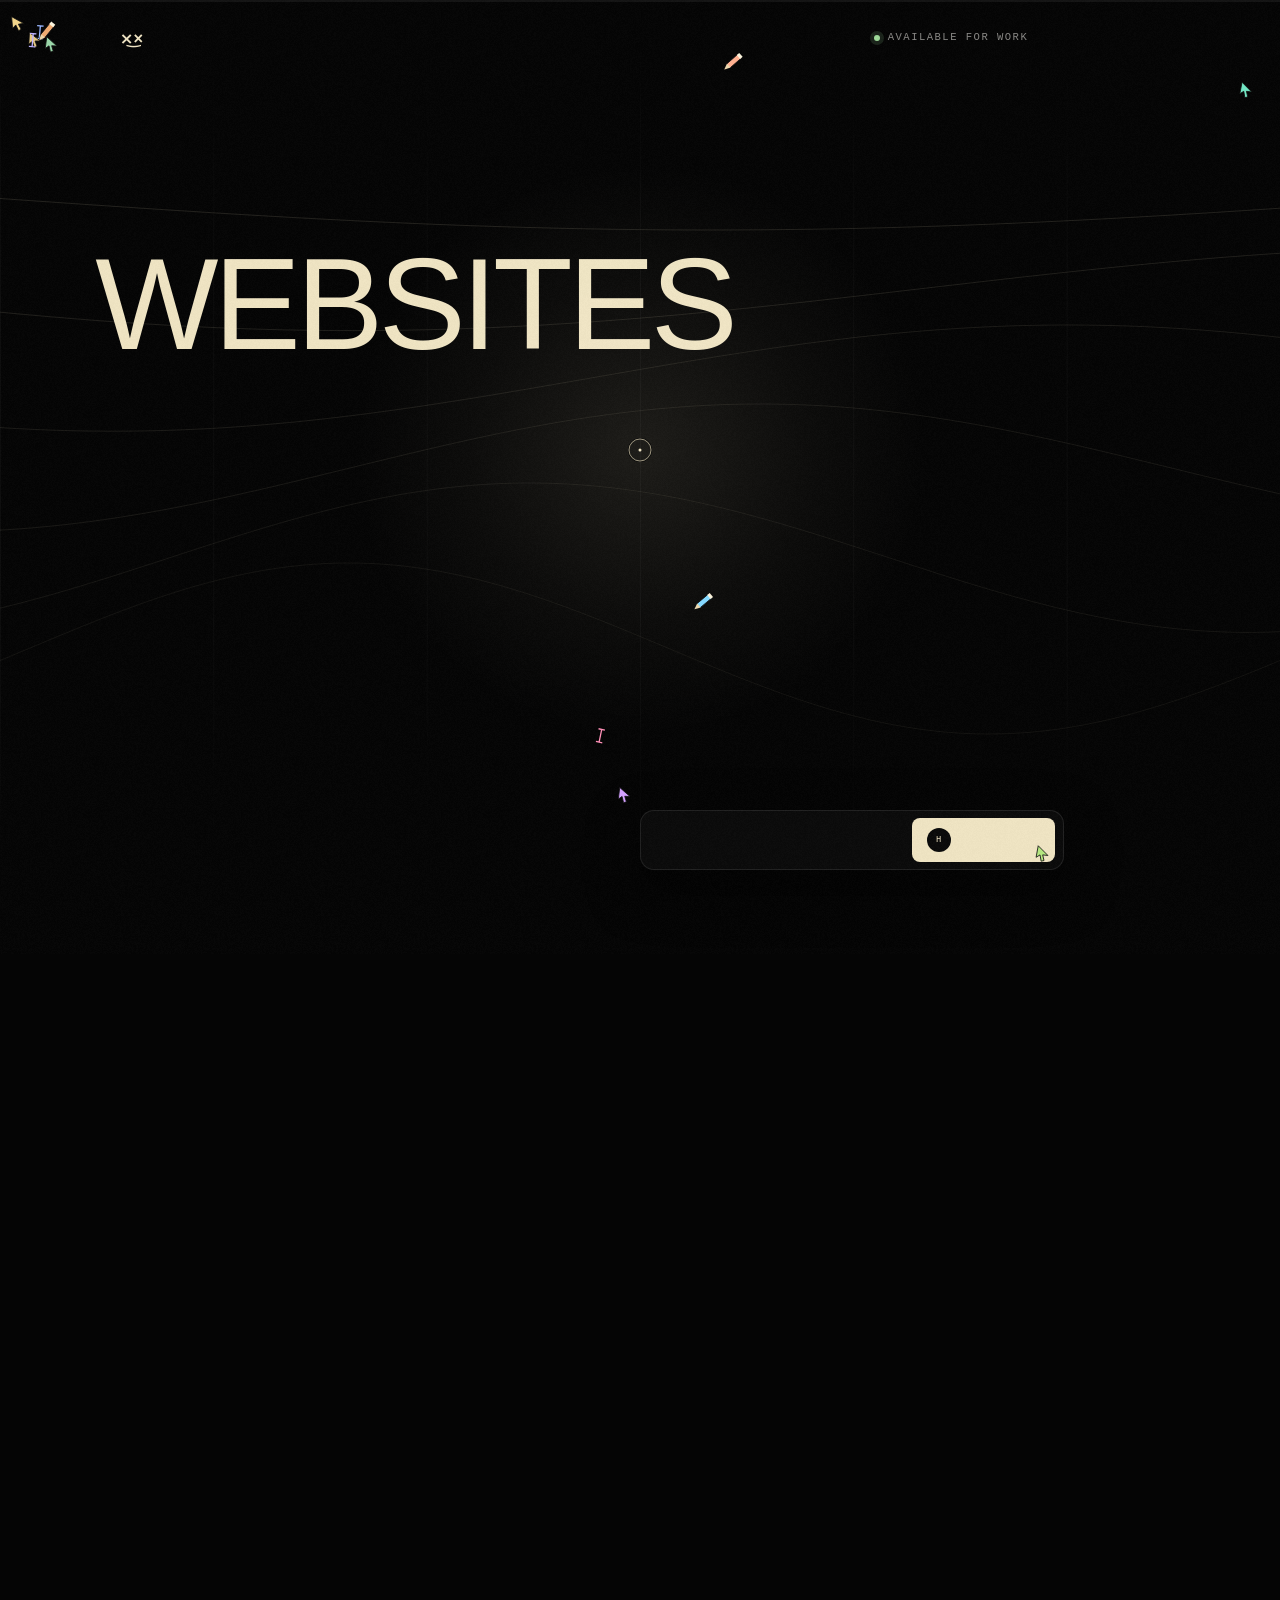
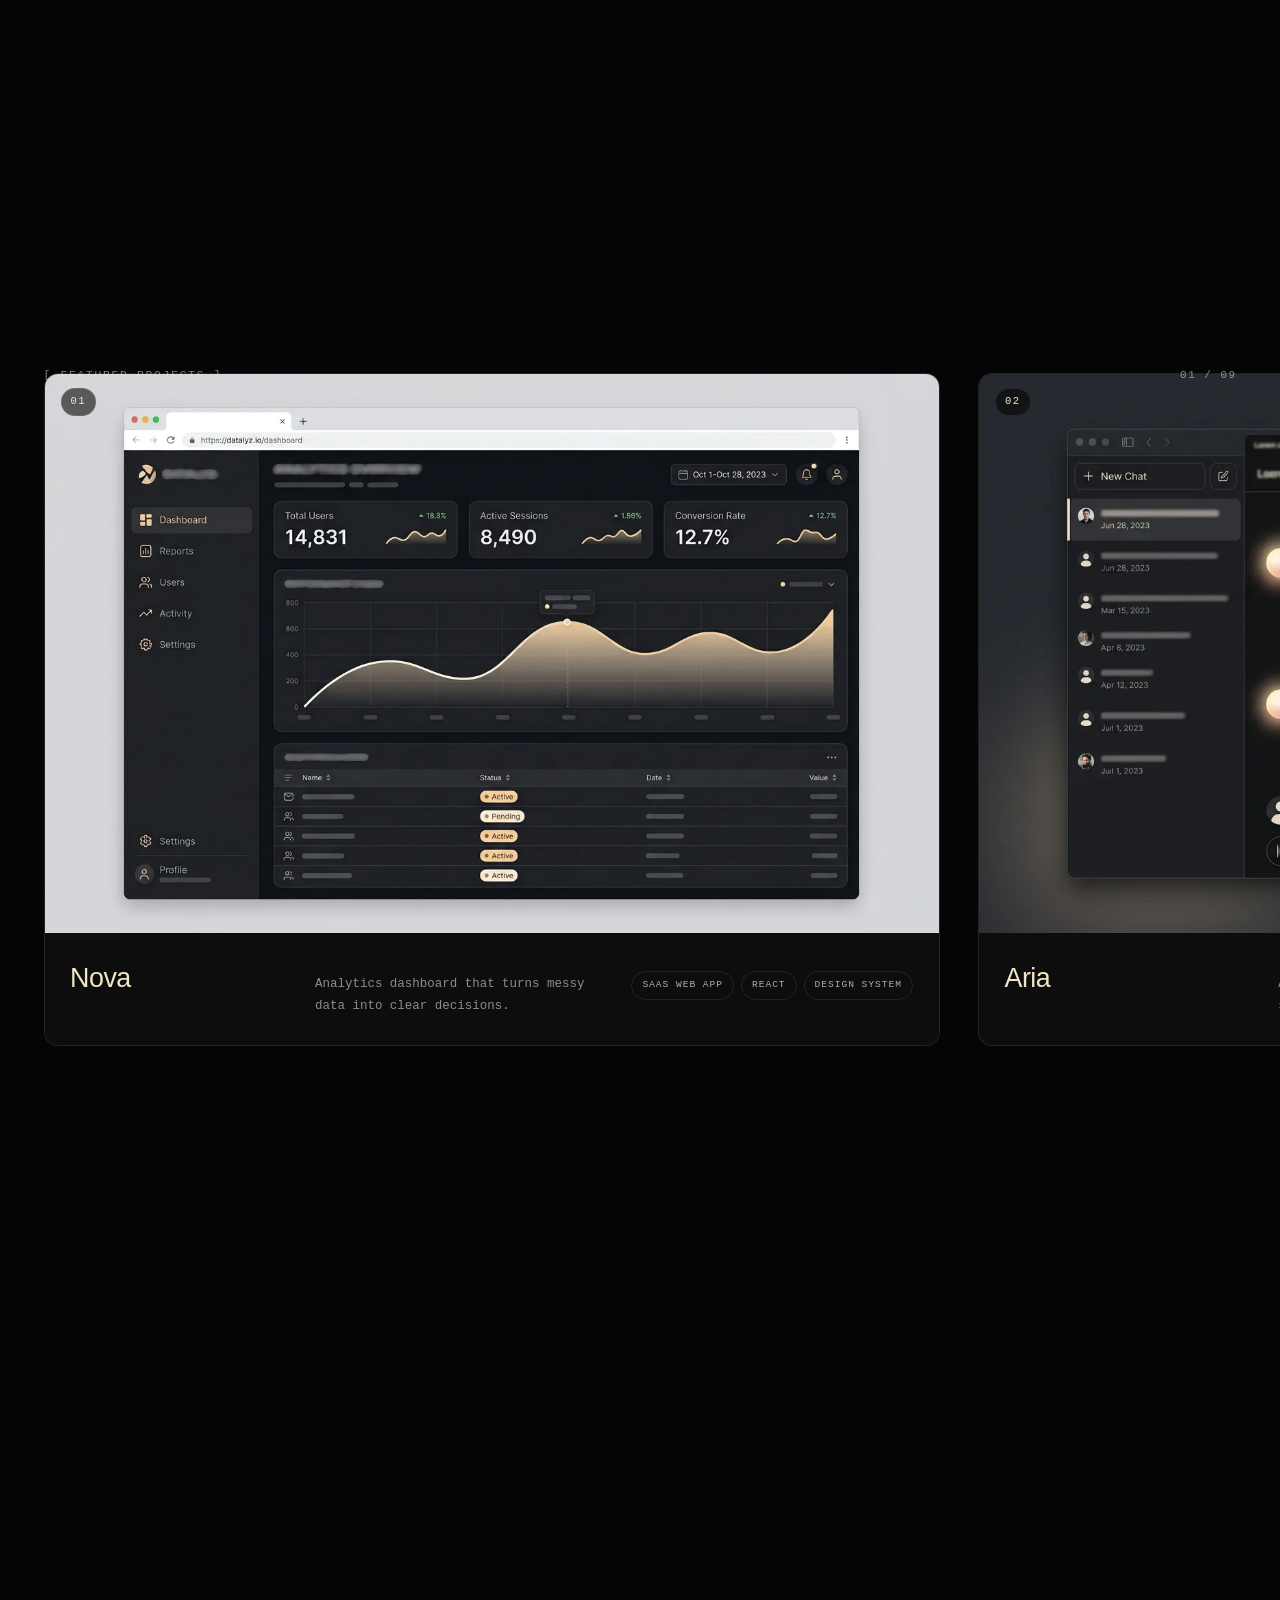
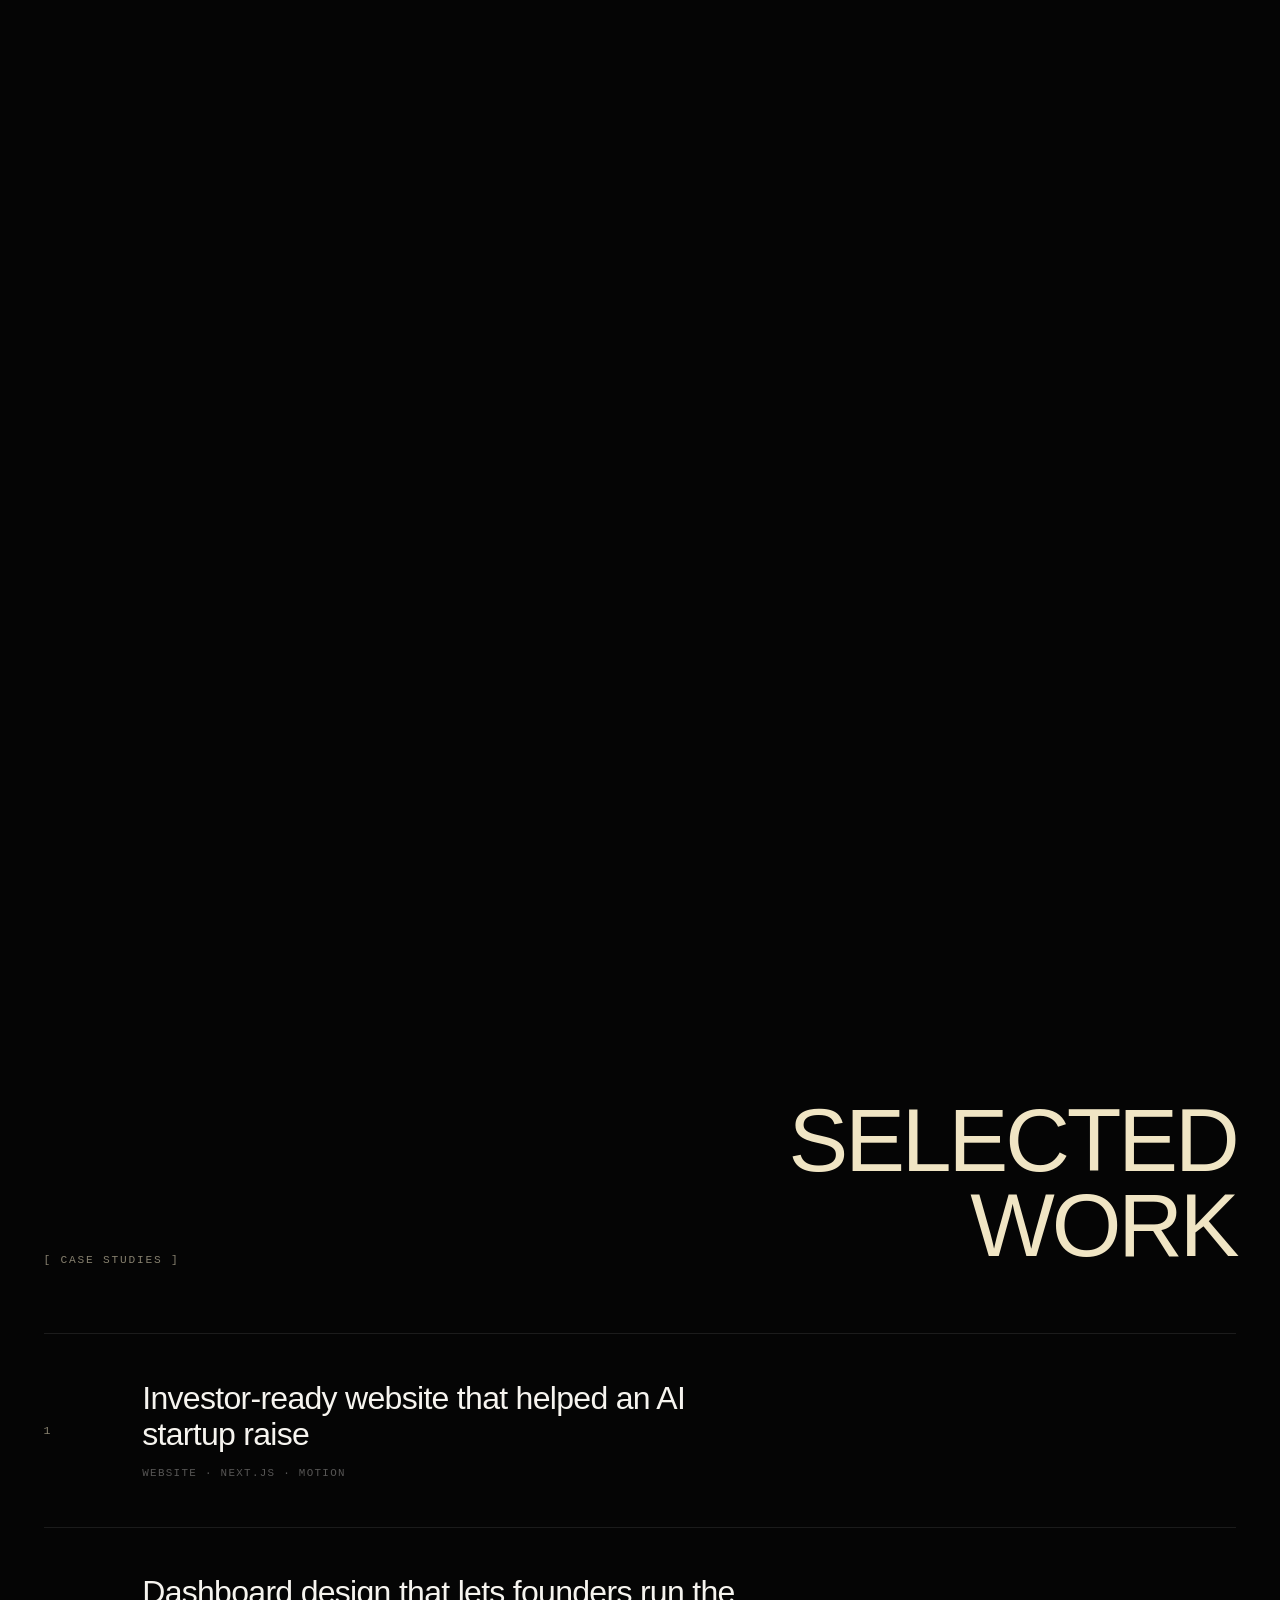
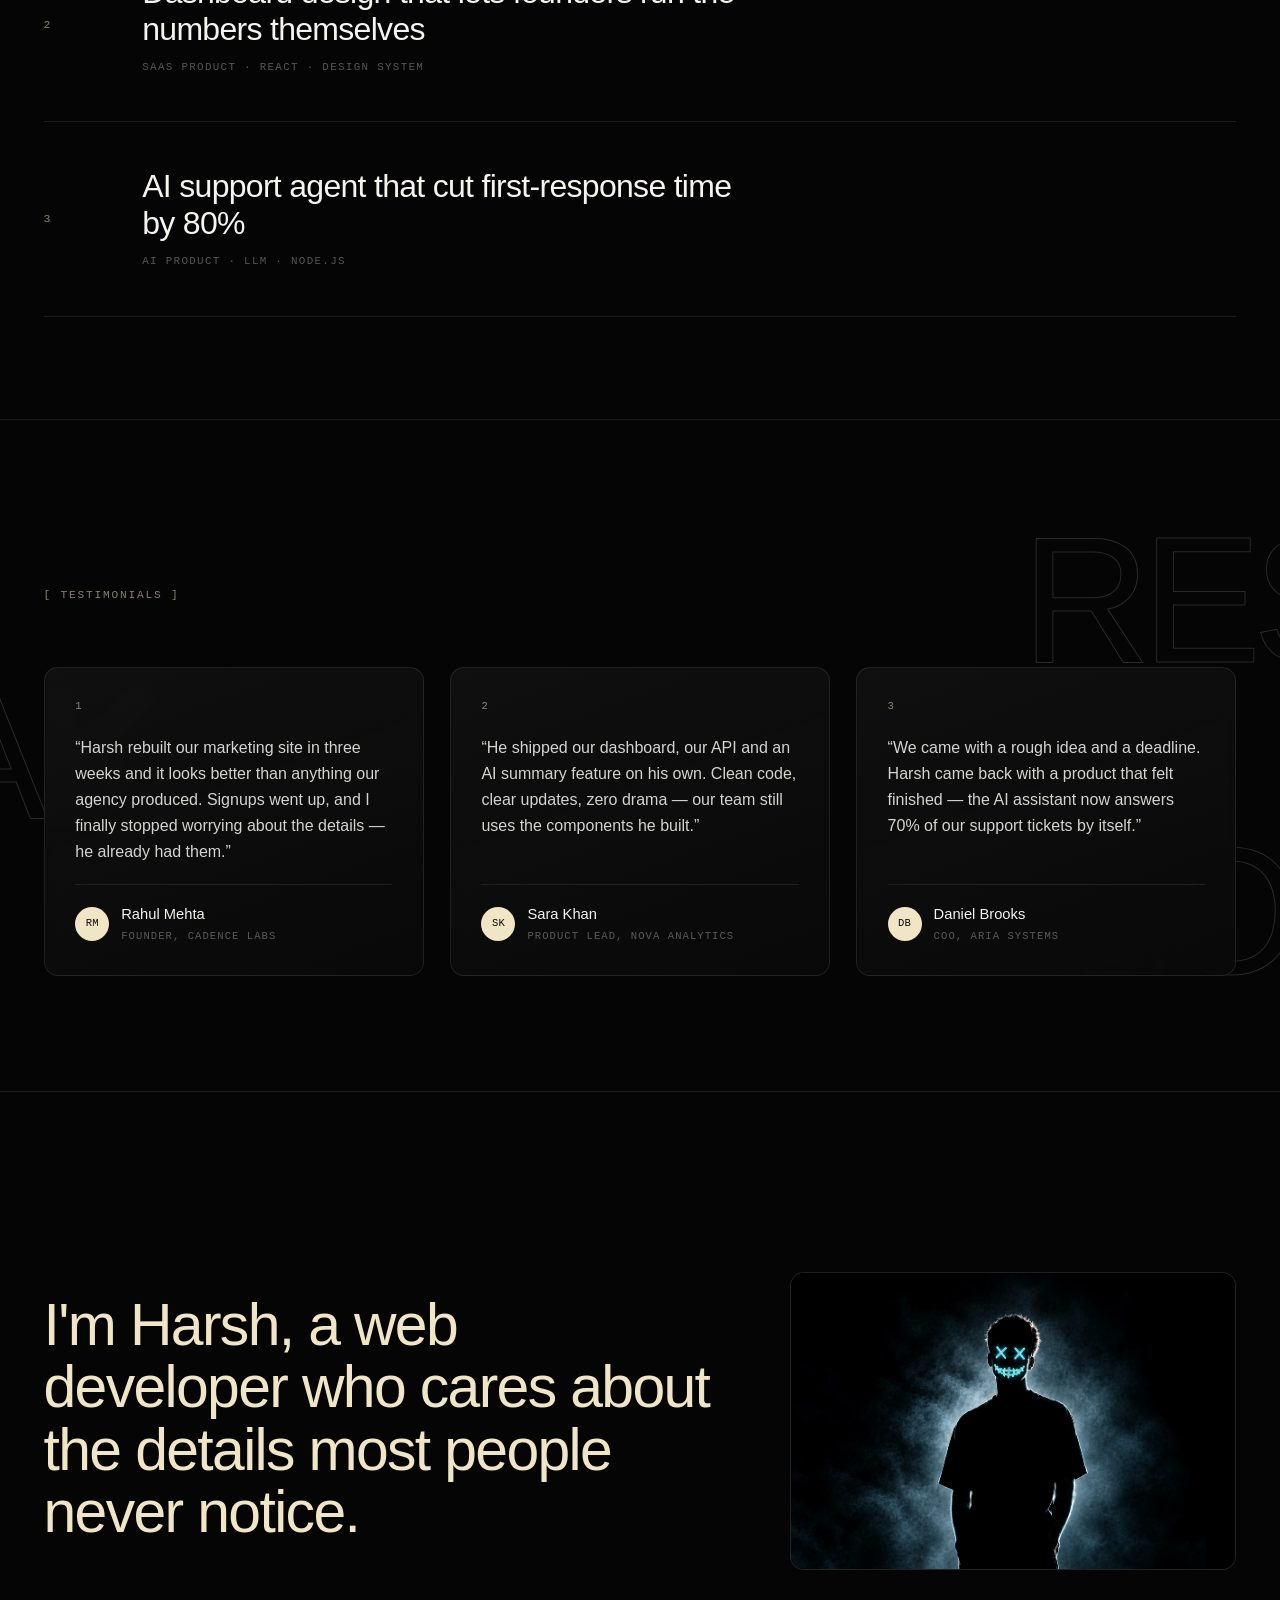
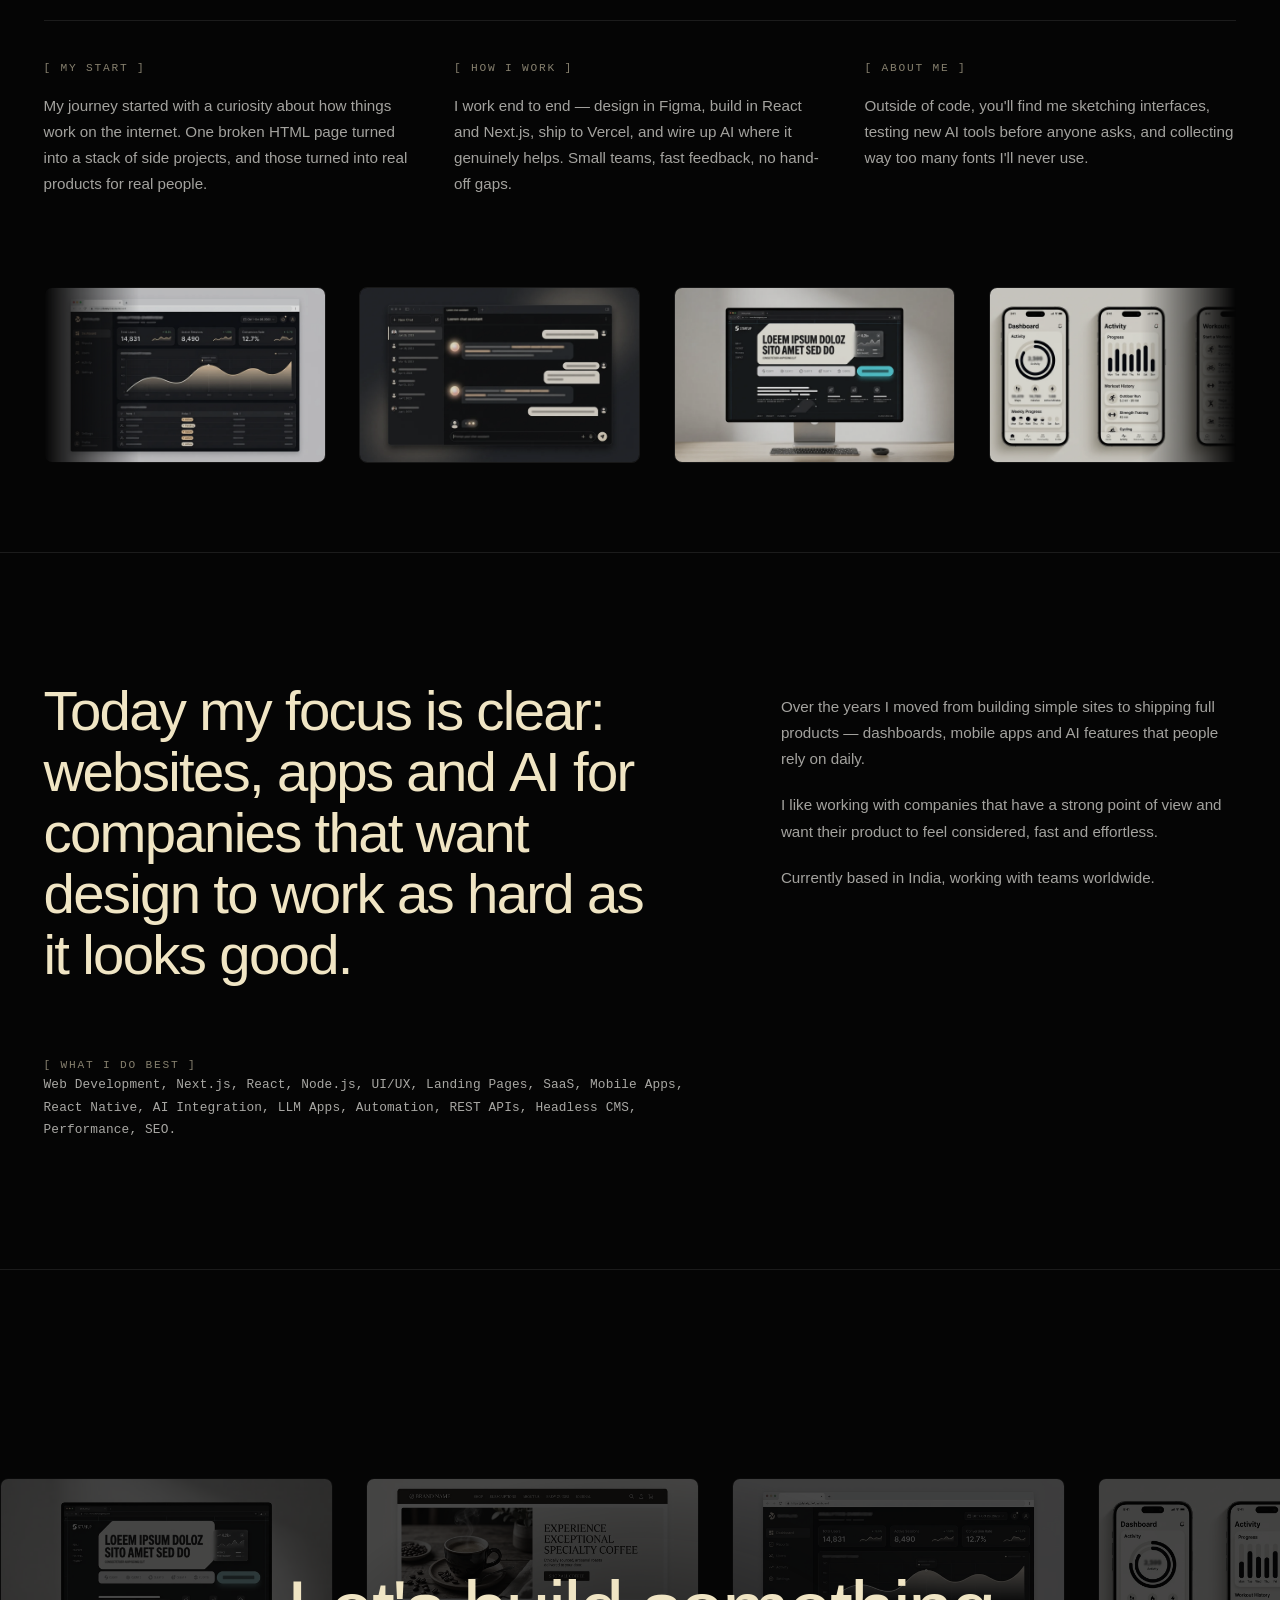
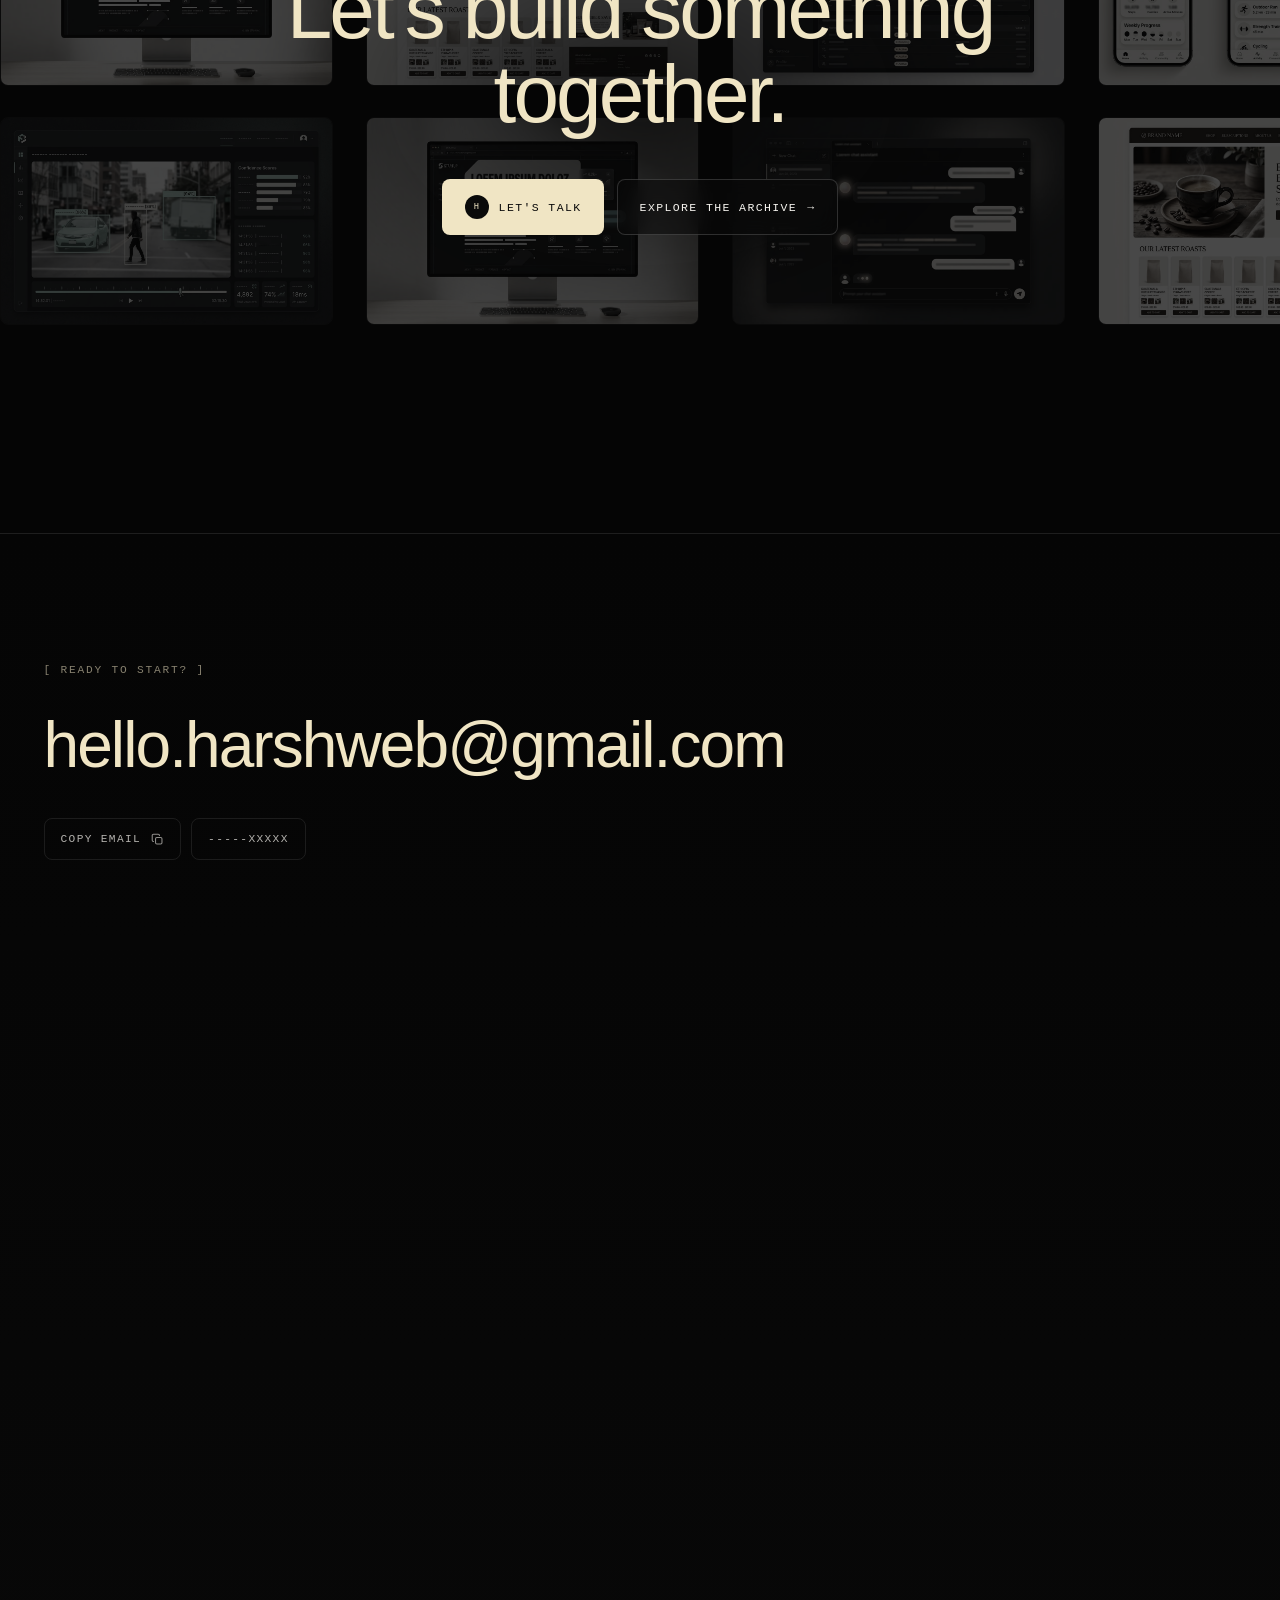
==== commit 29504b34: "Add files via upload" ====
--- a/index.html
+++ b/index.html
@@ -1,7 +1,7 @@
 <!DOCTYPE html>
 <html lang="en">
 <head>
-<meta charset="UTF-8">
+<meta charset="UTF-8"><script>(function(){if('scrollRestoration' in history)history.scrollRestoration='manual';var nav=performance.getEntriesByType('navigation')[0];if(nav&&nav.type==='reload'){if(location.hash)history.replaceState(null,'',location.pathname+location.search);var top=function(){window.scrollTo({top:0,left:0,behavior:'instant'})};document.documentElement.style.scrollBehavior='auto';top();addEventListener('DOMContentLoaded',top,{once:true});addEventListener('load',top,{once:true});document.addEventListener('harsh:signature-done',function(){document.documentElement.style.removeProperty('scroll-behavior')},{once:true});setTimeout(function(){document.documentElement.style.removeProperty('scroll-behavior')},5000)}})();</script>
 <script>document.documentElement.classList.add('js');</script>
 
 <meta name="viewport" content="width=device-width, initial-scale=1, viewport-fit=cover">
@@ -20,8 +20,18 @@
 <meta name="twitter:image" content="assets/img/og.png">
 <link rel="icon" href="assets/img/favicon.svg" type="image/svg+xml">
 <link rel="stylesheet" href="assets/css/styles.css">
+<link rel="stylesheet" href="assets/css/swarm.css?v=5-high-fps-1">
+<script>if(!matchMedia('(prefers-reduced-motion: reduce)').matches){document.documentElement.classList.add('swarm-enabled','swarm-zero','signature-opening');setTimeout(function(){document.documentElement.classList.remove('swarm-zero','signature-opening');document.dispatchEvent(new Event('harsh:signature-done'))},5000)}</script>
+<style>.swarm-zero body{visibility:hidden;background:#050505}.swarm-zero .swarm-canvas{visibility:visible}</style>
+<link rel="stylesheet" href="assets/css/signature.css">
+<link rel="stylesheet" href="assets/css/smooth.css">
+<link rel="stylesheet" href="assets/css/full-quality.css">
+<link rel="stylesheet" href="assets/css/about-video.css?v=1">
+<link rel="stylesheet" href="assets/css/performance.css?v=1">
 </head>
 <body class="is-loading">
+<div class="signature-intro" id="signature-intro" aria-label="Harsh introduction"><div class="signature-mark"><span class="signature-face">×͜×</span><span class="signature-name-mask"><span class="signature-name">harsh</span></span></div><button class="signature-skip" type="button" tabindex="-1">Skip intro ↗</button></div>
+
 
 <!-- ============ PRELOADER ============ -->
 <div class="loader" id="loader" aria-hidden="true">
@@ -56,7 +66,7 @@
   <!-- ============ HERO ============ -->
   <section class="hero" id="hero">
     <div class="hero__media" data-hero-media>
-      <img src="assets/img/harsh.webp" alt="Portrait of Harsh, web developer" fetchpriority="high" decoding="async"
+      <img src="assets/img/harsh-rendered.png" alt="Portrait of Harsh, web developer" fetchpriority="high" decoding="async"
            onerror="this.onerror=null;this.src='assets/img/harsh-placeholder.svg';">
     </div>
 
@@ -234,7 +244,7 @@
         </article>
 
         <article class="pcard" data-cursor="view">
-          <a class="pcard__link" href="archive.html">
+          <a class="pcard__link" href="archive.html#3d">
             <span class="pcard__index">09</span>
             <div class="pcard__media"><img src="assets/img/work-gallery3d.webp" alt="Dark 3D image gallery" loading="lazy"></div>
             <div class="pcard__meta">
@@ -340,8 +350,22 @@
     <div class="about__top">
       <h2 class="huge" data-split="words">I'm Harsh, a web developer who cares about the details most people never notice.</h2>
       <div class="about__photo reveal" data-reveal data-parallax="0.06">
-        <img src="assets/img/harsh.webp" alt="Harsh at work"
-             onerror="this.onerror=null;this.src='assets/img/harsh-placeholder.svg';">
+        <!-- Add your H.264 MP4 at assets/video/dark.mp4. Keep the fallback photo. -->
+        <video class="about__video" id="about-video" muted loop playsinline
+               preload="none" poster="assets/img/harsh-new.webp"
+               aria-label="Video portrait of Harsh">
+          <!-- Tolerant: the first of these files that exists and plays is used. -->
+          <source data-src="assets/video/dark.mp4" type="video/mp4">
+          <source data-src="assets/video/dark.mp4.mp4">
+          <source data-src="assets/video/dark.MP4">
+          <source data-src="assets/video/dark.webm">
+          <source data-src="assets/video/dark.mov">
+          <source data-src="assets/video/dark.m4v">
+        </video>
+        <img class="about__video-fallback" src="assets/img/harsh-new.webp"
+             alt="Portrait of Harsh with a cyan neon mask and smoky background">
+        <button class="about__video-play" type="button" hidden data-swarm-skip
+                aria-label="Play video portrait">Play video ↗</button>
       </div>
     </div>
 
@@ -492,6 +516,9 @@
   </div>
 </div>
 
-<script src="assets/js/main.js"></script>
+<script src="assets/js/main.js?v=5-high-fps-1"></script>
+<script src="assets/js/signature.js" defer></script>
+<script src="assets/js/swarm.js?v=6-logo-home" defer></script>
+<script src="assets/js/about-video.js?v=2" defer></script>
 </body>
 </html>
--- a/assets/css/styles.css
+++ b/assets/css/styles.css
@@ -21,44 +21,17 @@
      16. Case-study pages
      17. Responsive
      18. Motion preferences / print
+     19. Signature FX (view transitions, progress, spotlight, field, tilt)
    ========================================================================= */
 
 /* -------------------------------------------------------------------------
    Self-hosted variable fonts (SIL Open Font License 1.1)
    Inter Tight — display · JetBrains Mono — micro-labels & body
    ------------------------------------------------------------------------- */
-@font-face {
-  font-family: "Inter Tight";
-  font-style: normal;
-  font-weight: 300 800;
-  font-display: swap;
-  src: url("../fonts/inter-tight-latin-variable.woff2") format("woff2-variations");
-  unicode-range: U+0000-00FF, U+0131, U+0152-0153, U+02BB-02BC, U+02C6, U+02DA, U+02DC, U+0304-0308, U+0329, U+2000-206F, U+2074, U+20AC, U+2122, U+2191, U+2193, U+2212, U+2215, U+FEFF, U+FFFD;
-}
-@font-face {
-  font-family: "Inter Tight";
-  font-style: normal;
-  font-weight: 300 800;
-  font-display: swap;
-  src: url("../fonts/inter-tight-latin-ext-variable.woff2") format("woff2-variations");
-  unicode-range: U+0100-02BA, U+02BD-02C5, U+02C7-02CC, U+02CE-02D7, U+02DD-02FF, U+0304, U+0308, U+0329, U+1D00-1DBF, U+1E00-1E9F, U+1EF2-1EFF, U+2020, U+20A0-20AB, U+20AD-20C0, U+2113, U+2C60-2C7F, U+A720-A7FF;
-}
-@font-face {
-  font-family: "JetBrains Mono";
-  font-style: normal;
-  font-weight: 300 600;
-  font-display: swap;
-  src: url("../fonts/jetbrains-mono-latin-variable.woff2") format("woff2-variations");
-  unicode-range: U+0000-00FF, U+0131, U+0152-0153, U+02BB-02BC, U+02C6, U+02DA, U+02DC, U+0304-0308, U+0329, U+2000-206F, U+2074, U+20AC, U+2122, U+2191, U+2193, U+2212, U+2215, U+FEFF, U+FFFD;
-}
-@font-face {
-  font-family: "JetBrains Mono";
-  font-style: normal;
-  font-weight: 300 600;
-  font-display: swap;
-  src: url("../fonts/jetbrains-mono-latin-ext-variable.woff2") format("woff2-variations");
-  unicode-range: U+0100-02BA, U+02BD-02C5, U+02C7-02CC, U+02CE-02D7, U+02DD-02FF, U+0304, U+0308, U+0329, U+1D00-1DBF, U+1E00-1E9F, U+1EF2-1EFF, U+2020, U+20A0-20AB, U+20AD-20C0, U+2113, U+2C60-2C7F, U+A720-A7FF;
-}
+/* Optional font missing from supplied v5 files: use the existing fallback stack, avoiding a 404 fetch. */
+/* Optional font missing from supplied v5 files: use the existing fallback stack, avoiding a 404 fetch. */
+/* Optional font missing from supplied v5 files: use the existing fallback stack, avoiding a 404 fetch. */
+/* Optional font missing from supplied v5 files: use the existing fallback stack, avoiding a 404 fetch. */
 
 /* ---------------------------------------------------------------- 01. TOKENS */
 :root {
@@ -1050,7 +1023,7 @@
   padding-top: 18px;
   border-top: 1px solid var(--line);
 }
-.quote figcaption span:last-child { display: flex; flex-direction: column; gap: 3px; }
+.quote figcaption > span:last-child { display: flex; flex-direction: column; gap: 3px; }
 .quote figcaption b { font-weight: 500; font-size: 0.92rem; color: var(--ink); }
 .quote figcaption i {
   font-style: normal;
@@ -1602,3 +1575,86 @@
 }
 
 .loader__mark .glyph { font-size: 2.4rem; }
+
+/* ------------------------------------------------------- 19. SIGNATURE FX */
+
+/* native cross-document view transitions between pages */
+@view-transition {
+  navigation: auto;
+}
+::view-transition-old(root) {
+  animation: 460ms var(--ease-out) both vt-out;
+}
+::view-transition-new(root) {
+  animation: 560ms var(--ease-out) both vt-in;
+}
+@keyframes vt-out {
+  to { opacity: 0; transform: scale(0.985) translateY(8px); filter: blur(6px); }
+}
+@keyframes vt-in {
+  from { opacity: 0; transform: scale(1.015) translateY(-8px); filter: blur(6px); }
+}
+@media (prefers-reduced-motion: reduce) {
+  @view-transition { navigation: none; }
+}
+
+/* scroll progress thread */
+.progress {
+  position: fixed;
+  top: 0; left: 0; right: 0;
+  height: 2px;
+  z-index: 130;
+  background: rgba(255, 255, 255, 0.06);
+  pointer-events: none;
+}
+.progress span {
+  display: block;
+  height: 100%;
+  width: 100%;
+  transform-origin: 0 50%;
+  transform: scaleX(0);
+  background: linear-gradient(90deg, rgba(240, 229, 196, 0.35), var(--cream) 55%, #fff6dd);
+  box-shadow: 0 0 14px rgba(240, 229, 196, 0.5);
+}
+
+/* cursor-tracked ambient glow */
+.spotlight {
+  position: fixed;
+  top: 0; left: 0;
+  width: 580px; height: 580px;
+  z-index: 3;
+  border-radius: 50%;
+  pointer-events: none;
+  background: radial-gradient(circle, rgba(240, 229, 196, 0.1), rgba(240, 229, 196, 0.03) 42%, transparent 70%);
+  mix-blend-mode: screen;
+  will-change: transform;
+}
+@media (hover: none), (pointer: coarse) { .spotlight { display: none; } }
+
+/* hero — generative signal-wave field, sits between the portrait and the grid */
+.hero__field {
+  position: absolute;
+  inset: 0;
+  z-index: -1;
+  pointer-events: none;
+  mix-blend-mode: screen;
+}
+@media (max-width: 780px) { .hero__field { display: none; } }
+
+/* pointer-reactive tilt + glare — shared by the featured gallery and archive tiles */
+.pcard__link,
+.tile { --gx: 50%; --gy: 50%; }
+.pcard__link::after,
+.tile::after {
+  content: "";
+  position: absolute;
+  inset: 0;
+  z-index: 3;
+  background: radial-gradient(420px circle at var(--gx) var(--gy), rgba(240, 229, 196, 0.2), transparent 60%);
+  opacity: 0;
+  transition: opacity 0.45s var(--ease);
+  pointer-events: none;
+  mix-blend-mode: screen;
+}
+.pcard__link:hover::after,
+.tile:hover::after { opacity: 1; }
--- a/assets/css/swarm.css
+++ b/assets/css/swarm.css
@@ -0,0 +1,20 @@
+/* Opacity, NOT clipping, while waiting: clipped-away elements do not intersect
+   the viewport and therefore cannot reliably trigger IntersectionObserver. */
+.swarm-canvas{position:fixed;inset:0;width:100%;height:100%;pointer-events:none;z-index:900;contain:strict}
+.swarm-pending{opacity:0!important;transition:none!important}
+.swarm-pending.swarm-building{opacity:1!important;clip-path:none!important}
+.swarm-replay{position:fixed;right:20px;bottom:88px;z-index:901;border:1px solid #d4c39770;background:#10110ff0;color:#f1e5bf;border-radius:30px;padding:11px 16px;font:11px monospace;letter-spacing:.04em;cursor:pointer;backdrop-filter:blur(12px)}
+.swarm-replay:hover,.swarm-replay:focus-visible{background:#e9dbb5;color:#141414;outline:2px solid #e9dbb5;outline-offset:3px}
+@media(max-width:600px){.swarm-replay{right:12px;bottom:100px;padding:9px 12px;font-size:10px}}
+@media(prefers-reduced-motion:reduce){.swarm-canvas,.swarm-replay{display:none}.swarm-pending{opacity:1!important;clip-path:none!important}}
+@media print{.swarm-canvas,.swarm-replay{display:none}.swarm-pending{opacity:1!important;clip-path:none!important}}
+
+.swarm-word{white-space:nowrap}
+.swarm-letter{transition:opacity 65ms linear}
+.swarm-image{clip-path:inset(0 var(--image-cut,100%) 0 0);will-change:clip-path}
+@media(prefers-reduced-motion:reduce){.swarm-letter{opacity:1!important;transition:none}.swarm-image{clip-path:none!important}}
+
+.swarm-enabled .loader{display:none!important}
+.swarm-pending.swarm-building.swarm-structure{opacity:var(--structure-progress,0)!important}
+.swarm-enabled:not(.swarm-active) .swarm-first-paint{visibility:visible}
+.swarm-active .swarm-first-paint{display:none}
--- a/assets/css/signature.css
+++ b/assets/css/signature.css
@@ -0,0 +1,21 @@
+/* Minimal v5 patch: signature opening and layout-safe testimonial typing. */
+.signature-intro{display:none;position:fixed;inset:0;z-index:10000;background:#050505;color:#f0e5c4;visibility:visible;align-items:center;justify-content:center;transition:opacity .6s,visibility .6s}
+.signature-opening .signature-intro{display:flex}.signature-intro.signature-exit{display:flex;opacity:0;visibility:hidden;pointer-events:none}
+.signature-mark{display:flex;align-items:center;justify-content:center;gap:0;transform:translateY(-8px);max-width:92vw}
+.signature-face{font-family:var(--font-sans,Arial),sans-serif;font-size:95px;font-weight:800;line-height:1.3;letter-spacing:-13px;padding-right:10px;position:relative;z-index:3;background:#050505;opacity:0;transform:translateY(8px);transition:opacity .4s,transform .6s}
+.show-face .signature-face{opacity:1;transform:translateY(0)}
+.signature-name-mask{display:block;overflow:hidden;width:0;height:150px;opacity:0;margin-left:0;transition:width 1s cubic-bezier(.19,1,.22,1),opacity .5s,margin-left 1s}
+.signature-name{font-family:var(--font-sans,Arial),sans-serif;font-size:125px;font-weight:800;line-height:1.12;letter-spacing:-8px;white-space:nowrap;display:block;transform:translateX(-100%);transition:transform 1s cubic-bezier(.19,1,.22,1)}
+.show-name .signature-name-mask{width:325px;opacity:1;margin-left:25px}.show-name .signature-name{transform:translateX(0)}
+.signature-skip{position:absolute;right:28px;bottom:24px;border:1px solid #f0e5c430;background:none;color:#b1a991;font:10px var(--font-mono,monospace);padding:9px 13px;cursor:pointer}
+.signature-opening{overflow:hidden}.signature-opening body{visibility:hidden;overflow:hidden}.signature-opening .signature-intro{visibility:visible}.signature-opening .swarm-canvas,.signature-opening .swarm-replay{visibility:hidden}
+/* Custom typing tags do not match the portfolio's span layout selectors. */
+swarm-run,swarm-word,swarm-letter{font:inherit;line-height:inherit;letter-spacing:inherit;color:inherit}
+.quote figcaption{flex-direction:row;align-items:center;flex-wrap:nowrap}
+.quote figcaption > .avatar{flex:0 0 auto}
+.quote figcaption > span:last-child{min-width:0;display:flex;flex-direction:column;gap:3px}
+.quote figcaption b{display:block;white-space:nowrap;word-break:normal;overflow-wrap:normal;writing-mode:horizontal-tb}
+.quote figcaption i{display:block;word-break:normal;overflow-wrap:normal;writing-mode:horizontal-tb}
+.quote figcaption swarm-run,.quote figcaption swarm-word,.quote figcaption swarm-letter{display:inline;flex:none;writing-mode:horizontal-tb}
+@media(max-width:600px){.signature-face{font-size:57px;letter-spacing:-8px;padding-right:6px}.signature-name{font-size:74px;letter-spacing:-5px}.signature-name-mask{height:92px}.show-name .signature-name-mask{width:195px;margin-left:17px}.signature-skip{right:18px;bottom:20px;font-size:8px;padding:8px 11px}}
+@media(prefers-reduced-motion:reduce){.signature-intro{display:none!important}.signature-opening{overflow:auto}.signature-opening body{visibility:visible;overflow:auto}}
--- a/assets/css/smooth.css
+++ b/assets/css/smooth.css
@@ -0,0 +1,13 @@
+/* Performance revision; original v5 layout and theme retained. */
+.about__photo{aspect-ratio:3 / 2}
+.about__photo img{object-fit:cover;object-position:50% 43%;filter:saturate(.82) contrast(1.04) brightness(.95)}
+.about__photo:hover img{filter:saturate(.95) contrast(1.04) brightness(.98)}
+.swarm-replay{display:none!important}
+.grain{animation:grainShift 8s steps(6) infinite}
+/* Smaller original pointer; builder cursors are separately scaled in canvas. */
+.cursor__ring{width:23px;height:23px}
+.cursor__dot{width:3px;height:3px}
+.cursor.is-hover .cursor__ring{width:32px;height:32px}
+.cursor.is-label .cursor__ring{width:34px;height:34px}
+.cursor__label{display:none}
+.motion-paused{animation-play-state:paused!important}
--- a/assets/css/full-quality.css
+++ b/assets/css/full-quality.css
@@ -0,0 +1,7 @@
+/* Full effects on phones and desktop. No lite-mode visual overrides. */
+swarm-run{font:inherit;line-height:inherit;letter-spacing:inherit;color:inherit}
+.swarm-word{font:inherit;line-height:inherit;letter-spacing:inherit;white-space:nowrap;vertical-align:baseline;transition:none}
+/* The inline display set by the renderer also keeps testimonial-name tokens
+   out of the original span/flex selectors. */
+.quote figcaption swarm-word{writing-mode:horizontal-tb}
+@media(prefers-reduced-motion:reduce){.grain{animation:none!important}.swarm-word{opacity:1!important;clip-path:none!important}}
--- a/assets/css/about-video.css
+++ b/assets/css/about-video.css
@@ -0,0 +1,7 @@
+/* Keep the existing v5 frame and cursor-reveal classes. */
+.about__photo{position:relative}
+.about__photo .about__video{display:block;width:100%;height:100%;object-fit:cover;object-position:50% 43%}
+.about__photo .about__video-fallback{position:absolute;inset:0;width:100%;height:100%;object-fit:cover;object-position:50% 43%;pointer-events:none}
+.about__photo.video-ready .about__video-fallback{visibility:hidden}
+.about__photo .about__video-play{position:absolute;left:50%;top:50%;transform:translate(-50%,-50%);z-index:2;padding:12px 18px;border:1px solid rgba(240,229,196,.5);border-radius:999px;background:rgba(5,5,5,.85);color:#f0e5c4;font:12px var(--font-mono,monospace);cursor:pointer}
+.about__photo .about__video-play[hidden]{display:none}
--- a/assets/css/performance.css
+++ b/assets/css/performance.css
@@ -0,0 +1,24 @@
+/* Same animated film-grain treatment without a live SVG turbulence filter.
+   Six-percent overscan is enough for the existing three-percent movement. */
+.grain{inset:-6%;background-image:url('../img/grain-fast.png');background-size:200px 200px;will-change:transform}
+.case__thumb{left:0!important;top:0!important}
+/* Avoid hundreds of forced individual compositor layers for word lighting. */
+[data-split="words"] .word{will-change:auto}
+
+/* The same hero grayscale/contrast/brightness look, pre-rendered at full resolution. */
+.hero__media img{filter:none}
+@media(max-width:780px){.hero__field{display:block}}
+/* Composite the fine grain normally instead of blending another full-screen
+   offscreen surface on every scroll frame. Texture and movement remain. */
+.grain{mix-blend-mode:normal;opacity:.035}
+.hero__field{mix-blend-mode:normal}
+.cursor{mix-blend-mode:normal}
+.cursor__ring{box-shadow:0 0 0 .5px #050505}
+/* Native-resolution static vector strips, moved by the compositor. */
+.hero__wave{animation:heroWaveTravel linear infinite;will-change:transform;pointer-events:none}
+.hero__wave svg{display:block;max-width:none}
+@keyframes heroWaveTravel{from{transform:translate3d(0,0,0)}to{transform:translate3d(calc(-1 * var(--wave-period)),0,0)}}
+@media(prefers-reduced-motion:reduce){.hero__wave{animation:none}}
+/* Scroll-driven transforms must not restart a one-second entrance tween
+   on every tiny wheel movement. Opacity entrance still animates normally. */
+.reveal[data-parallax]{transition-property:opacity,border-color,box-shadow}
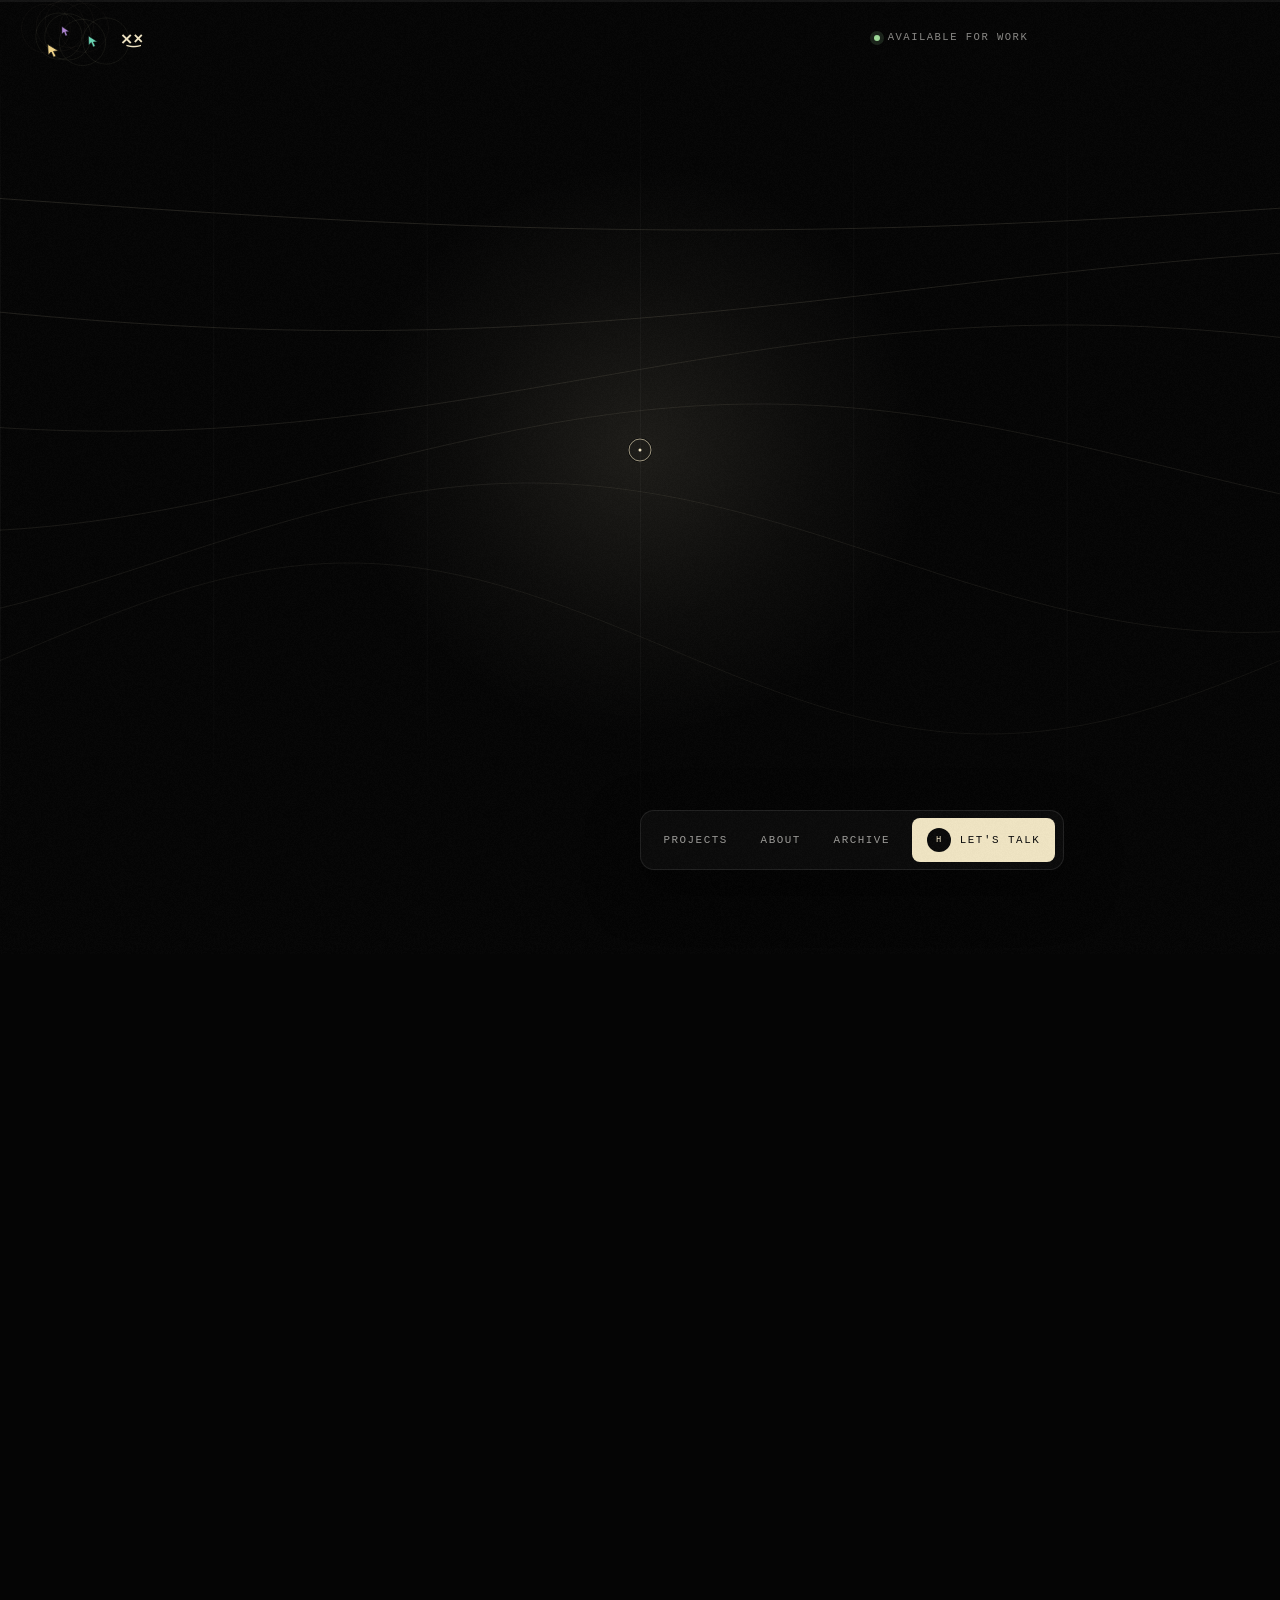
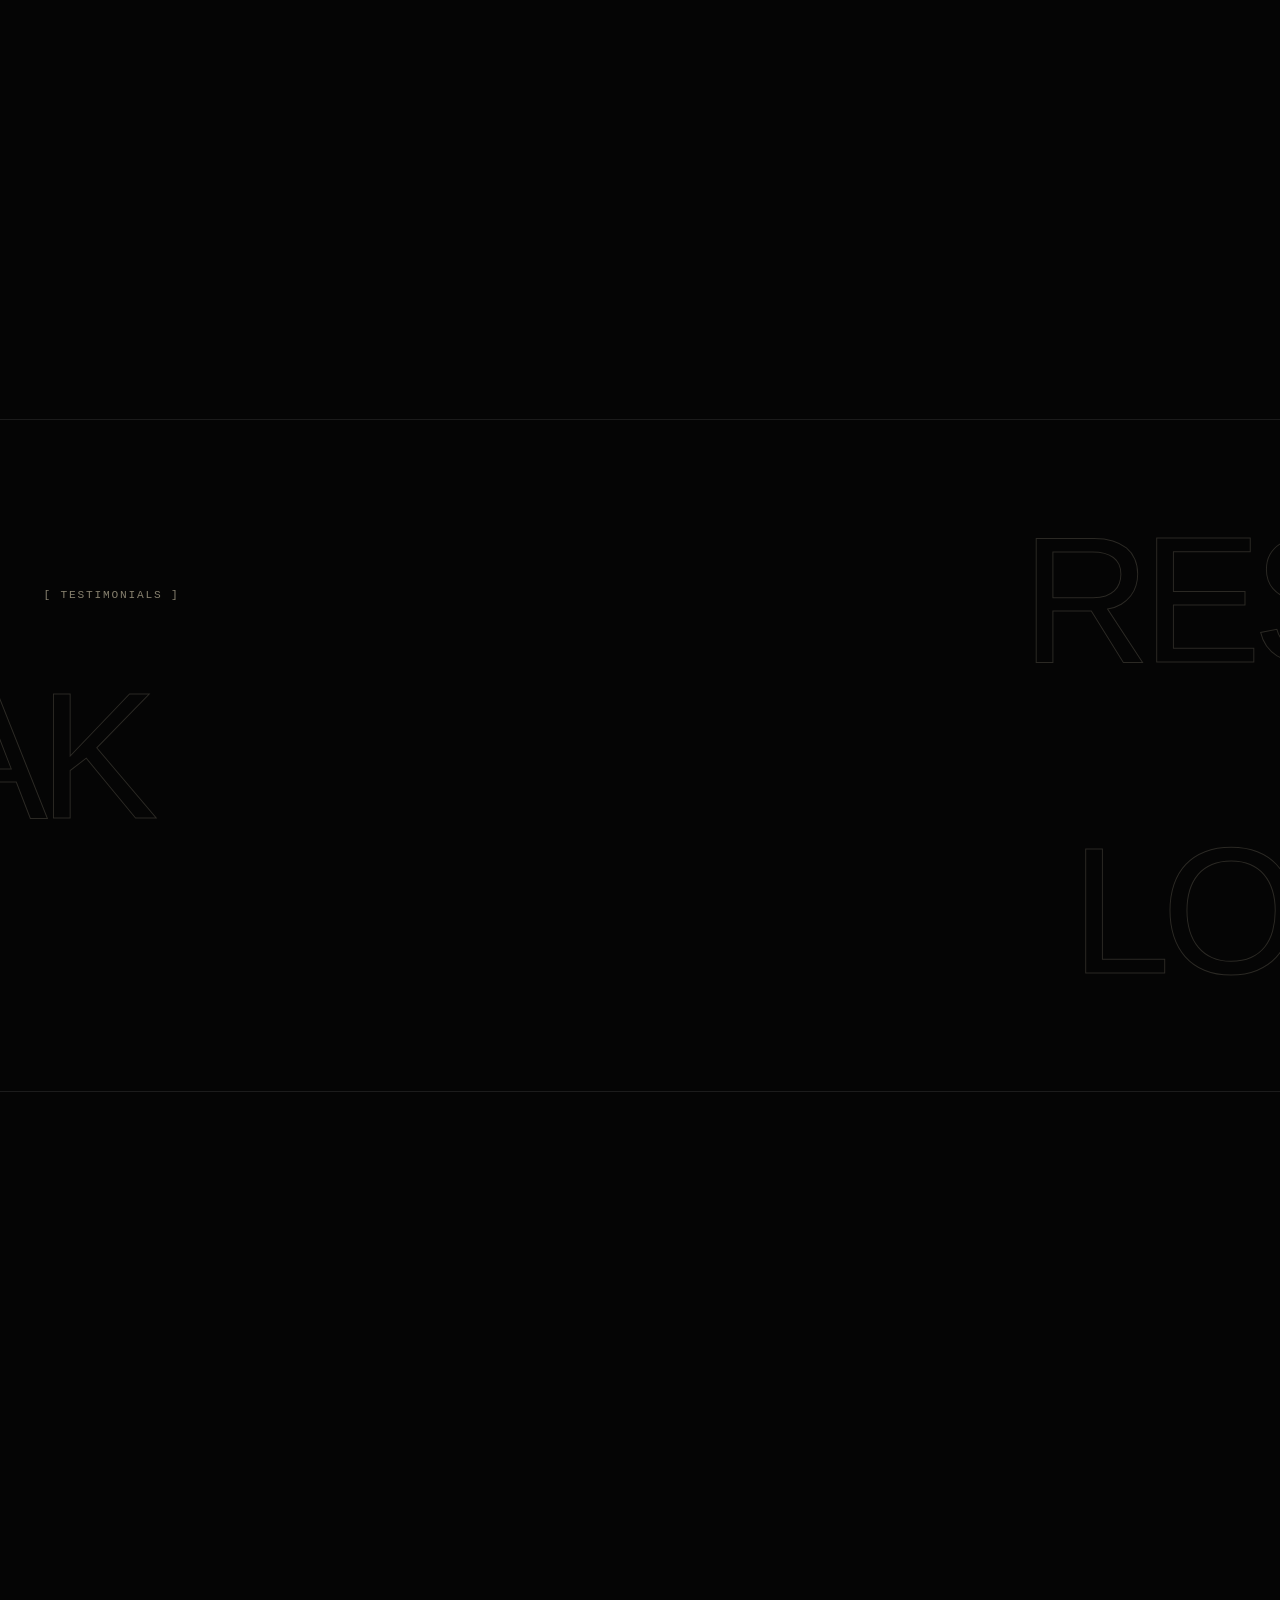
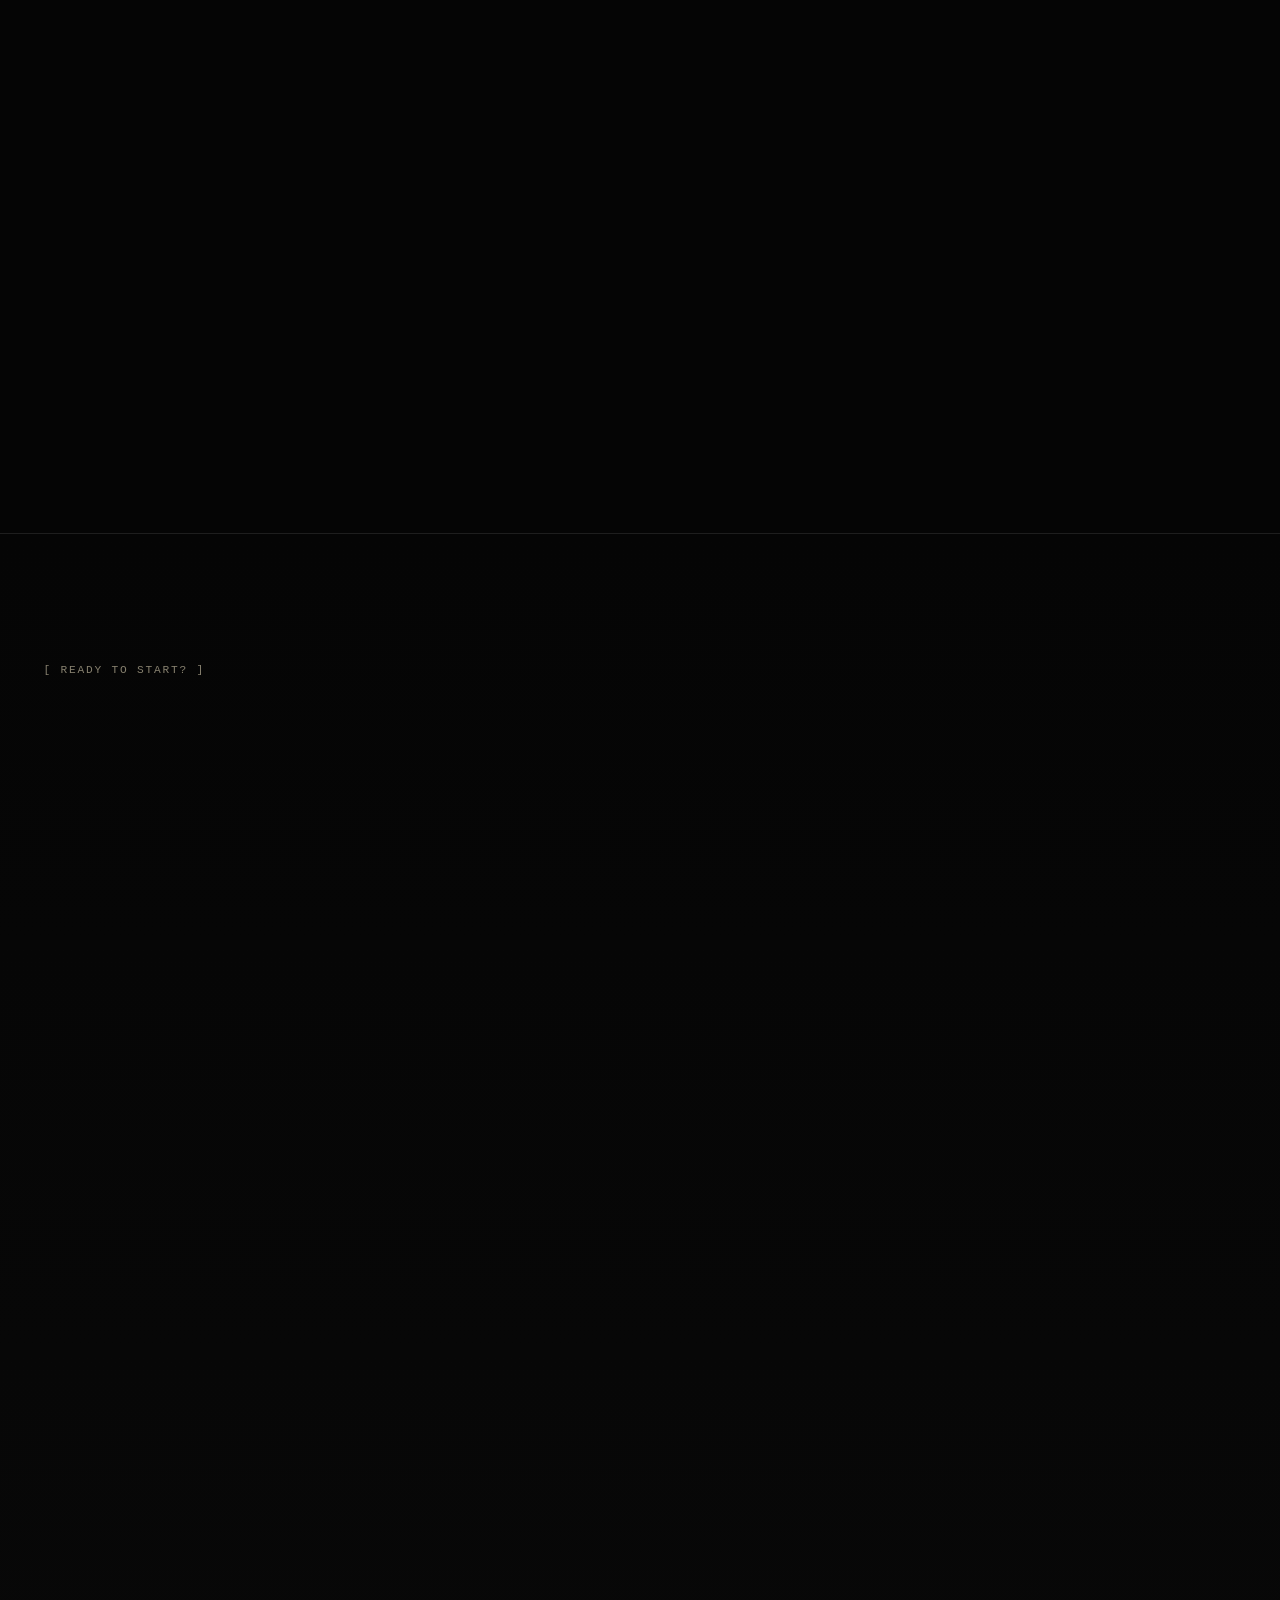
==== commit 31e52cbe: "Add files via upload" ====
--- a/index.html
+++ b/index.html
@@ -21,18 +21,21 @@
 <link rel="icon" href="assets/img/favicon.svg" type="image/svg+xml">
 <link rel="stylesheet" href="assets/css/styles.css">
 <link rel="stylesheet" href="assets/css/swarm.css?v=5-high-fps-1">
-<script>if(!matchMedia('(prefers-reduced-motion: reduce)').matches){document.documentElement.classList.add('swarm-enabled','swarm-zero','signature-opening');setTimeout(function(){document.documentElement.classList.remove('swarm-zero','signature-opening');document.dispatchEvent(new Event('harsh:signature-done'))},5000)}</script>
+<script>if(!matchMedia('(prefers-reduced-motion: reduce)').matches){document.documentElement.classList.add('swarm-enabled','swarm-zero','signature-opening');setTimeout(function(){document.documentElement.classList.remove('swarm-zero','signature-opening');document.dispatchEvent(new Event('harsh:signature-done'))},8000)}</script>
 <style>.swarm-zero body{visibility:hidden;background:#050505}.swarm-zero .swarm-canvas{visibility:visible}</style>
-<link rel="stylesheet" href="assets/css/signature.css">
+<link rel="stylesheet" href="assets/css/signature.css?v=6-intro">
 <link rel="stylesheet" href="assets/css/smooth.css">
 <link rel="stylesheet" href="assets/css/full-quality.css">
 <link rel="stylesheet" href="assets/css/about-video.css?v=1">
 <link rel="stylesheet" href="assets/css/performance.css?v=1">
 </head>
 <body class="is-loading">
-<div class="signature-intro" id="signature-intro" aria-label="Harsh introduction"><div class="signature-mark"><span class="signature-face">×͜×</span><span class="signature-name-mask"><span class="signature-name">harsh</span></span></div><button class="signature-skip" type="button" tabindex="-1">Skip intro ↗</button></div>
-
-
+<div class="hx-intro" id="hx-intro" role="presentation" aria-label="Harsh introduction">
+  <canvas class="hx-cv" id="hx-cv" aria-hidden="true"></canvas>
+  <div class="hx-grain" aria-hidden="true"></div>
+  <div class="hx-lock" id="hx-lock" aria-hidden="true"><span class="hx-lock__face">&times;&#860;&times;</span><span class="hx-lock__name">harsh</span></div>
+  <div class="hx-flash" id="hx-flash" aria-hidden="true"></div>
+</div>
 <!-- ============ PRELOADER ============ -->
 <div class="loader" id="loader" aria-hidden="true">
   <div class="loader__inner">
@@ -517,7 +520,7 @@
 </div>
 
 <script src="assets/js/main.js?v=5-high-fps-1"></script>
-<script src="assets/js/signature.js" defer></script>
+<script src="assets/js/signature.js?v=6-intro" defer></script>
 <script src="assets/js/swarm.js?v=6-logo-home" defer></script>
 <script src="assets/js/about-video.js?v=2" defer></script>
 </body>
--- a/assets/css/signature.css
+++ b/assets/css/signature.css
@@ -1,14 +1,248 @@
-/* Minimal v5 patch: signature opening and layout-safe testimonial typing. */
-.signature-intro{display:none;position:fixed;inset:0;z-index:10000;background:#050505;color:#f0e5c4;visibility:visible;align-items:center;justify-content:center;transition:opacity .6s,visibility .6s}
-.signature-opening .signature-intro{display:flex}.signature-intro.signature-exit{display:flex;opacity:0;visibility:hidden;pointer-events:none}
-.signature-mark{display:flex;align-items:center;justify-content:center;gap:0;transform:translateY(-8px);max-width:92vw}
-.signature-face{font-family:var(--font-sans,Arial),sans-serif;font-size:95px;font-weight:800;line-height:1.3;letter-spacing:-13px;padding-right:10px;position:relative;z-index:3;background:#050505;opacity:0;transform:translateY(8px);transition:opacity .4s,transform .6s}
-.show-face .signature-face{opacity:1;transform:translateY(0)}
-.signature-name-mask{display:block;overflow:hidden;width:0;height:150px;opacity:0;margin-left:0;transition:width 1s cubic-bezier(.19,1,.22,1),opacity .5s,margin-left 1s}
-.signature-name{font-family:var(--font-sans,Arial),sans-serif;font-size:125px;font-weight:800;line-height:1.12;letter-spacing:-8px;white-space:nowrap;display:block;transform:translateX(-100%);transition:transform 1s cubic-bezier(.19,1,.22,1)}
-.show-name .signature-name-mask{width:325px;opacity:1;margin-left:25px}.show-name .signature-name{transform:translateX(0)}
-.signature-skip{position:absolute;right:28px;bottom:24px;border:1px solid #f0e5c430;background:none;color:#b1a991;font:10px var(--font-mono,monospace);padding:9px 13px;cursor:pointer}
-.signature-opening{overflow:hidden}.signature-opening body{visibility:hidden;overflow:hidden}.signature-opening .signature-intro{visibility:visible}.signature-opening .swarm-canvas,.signature-opening .swarm-replay{visibility:hidden}
+/* =========================================================================
+   HARSH — SIGNATURE INTRO  (v6 "swarm signature")
+   Drop-in replacement for assets/css/signature.css
+   Design language: #050505 canvas · #f0e5c4 cream · grotesk + mono micro-labels
+   Every selector is namespaced .hx-* so nothing else on the site is touched.
+   ========================================================================= */
+
+/* the intro takes over the viewport while it plays */
+html.signature-opening { overflow: hidden; background: #050505; }
+html.signature-opening body { overflow: hidden; }
+
+/* ---------------------------------------------------------------- overlay */
+.hx-intro {
+  position: fixed;
+  inset: 0;
+  z-index: 10000;
+  display: block;
+  background: #050505;
+  color: var(--hx-cream, #f0e5c4);
+  /* body is visibility:hidden while .swarm-zero is on the root */
+  visibility: visible;
+  opacity: 1;
+  transition: opacity 0.85s cubic-bezier(0.22, 0.68, 0.16, 1);
+  will-change: opacity, transform;
+  -webkit-tap-highlight-color: transparent;
+}
+.hx-intro.is-out {
+  opacity: 0;
+  pointer-events: none;
+  transform: scale(1.035);
+  transition: opacity 1.15s cubic-bezier(0.45, 0, 0.25, 1),
+              transform 1.6s cubic-bezier(0.22, 0.68, 0.16, 1);
+}
+
+.hx-cv {
+  position: absolute;
+  inset: 0;
+  width: 100%;
+  height: 100%;
+  display: block;
+}
+
+/* film grain — same texture family as the site */
+.hx-grain {
+  position: absolute;
+  inset: -6%;
+  pointer-events: none;
+  opacity: 0.05;
+  background-image: url('../img/grain-fast.png');
+  background-size: 200px 200px;
+  will-change: transform;
+  animation: hxGrain 7s steps(5) infinite;
+}
+@keyframes hxGrain {
+  0%, 100% { transform: translate(0, 0) }
+  25% { transform: translate(-2%, 1.5%) }
+  50% { transform: translate(1.5%, -2%) }
+  75% { transform: translate(-1%, -1%) }
+}
+
+/* ------------------------------------------------------------ corner HUD */
+.hx-hud {
+  position: absolute;
+  inset: 0;
+  pointer-events: none;
+  font-family: var(--font-mono, ui-monospace, SFMono-Regular, Menlo, Consolas, monospace);
+  font-size: 10px;
+  letter-spacing: 0.2em;
+  text-transform: uppercase;
+  color: rgba(240, 229, 196, 0.42);
+}
+.hx-hud > * { position: absolute; display: flex; align-items: center; gap: 9px; }
+.hx-tl { top: 26px; left: clamp(16px, 3.4vw, 64px); }
+.hx-tr { top: 22px; right: clamp(16px, 3.4vw, 64px); }
+.hx-bl { bottom: 34px; left: clamp(16px, 3.4vw, 64px); }
+.hx-br { bottom: 34px; right: clamp(16px, 3.4vw, 64px); }
+
+.hx-hud__face {
+  font-family: var(--font-display, "Inter Tight", Helvetica, Arial, sans-serif);
+  font-weight: 800;
+  font-size: 15px;
+  line-height: 1;
+  letter-spacing: -0.06em;
+  color: var(--hx-cream, #f0e5c4);
+  opacity: 0.9;
+}
+.hx-hud__name { color: rgba(240, 229, 196, 0.72); }
+
+/* every HUD child fades in with a stagger */
+.hx-hud > * { opacity: 0; transform: translateY(-4px); transition: opacity 0.7s ease, transform 0.7s cubic-bezier(0.16, 1, 0.3, 1); }
+.hx-intro.is-hud .hx-hud > * { opacity: 1; transform: none; }
+.hx-intro.is-hud .hx-tl { transition-delay: 0.05s; }
+.hx-intro.is-hud .hx-tr { transition-delay: 0.12s; }
+.hx-intro.is-hud .hx-bl { transition-delay: 0.19s; }
+.hx-intro.is-hud .hx-br { transition-delay: 0.26s; }
+.hx-bl, .hx-br { transform: translateY(4px); }
+
+.hx-pct { color: var(--hx-cream, #f0e5c4); font-variant-numeric: tabular-nums; letter-spacing: 0.12em; }
+.hx-pct small { font-size: 9px; color: rgba(240, 229, 196, 0.3); margin-left: 2px; }
+
+/* skip */
+.hx-skip {
+  pointer-events: auto;
+  cursor: pointer;
+  background: none;
+  border: 0;
+  padding: 4px 0;
+  font: inherit;
+  letter-spacing: inherit;
+  text-transform: inherit;
+  color: rgba(240, 229, 196, 0.42);
+  transition: color 0.35s ease, opacity 0.35s ease;
+}
+.hx-skip:hover, .hx-skip:focus-visible { color: var(--hx-cream, #f0e5c4); outline: none; }
+.hx-skip::after {
+  content: "";
+  position: absolute;
+  left: 0; right: 0; bottom: 0;
+  height: 1px;
+  background: currentColor;
+  transform: scaleX(0);
+  transform-origin: left;
+  transition: transform 0.45s cubic-bezier(0.16, 1, 0.3, 1);
+}
+.hx-skip:hover::after, .hx-skip:focus-visible::after { transform: scaleX(1); }
+
+/* ------------------------------------------------ crisp lockup (final beat) */
+.hx-lock {
+  position: absolute;
+  left: 50%;
+  top: 50%;
+  display: flex;
+  align-items: baseline;
+  gap: 0.16em;
+  white-space: nowrap;
+  color: var(--hx-cream, #f0e5c4);
+  font-family: var(--font-display, "Inter Tight", "Helvetica Neue", Helvetica, Arial, sans-serif);
+  font-weight: 800;
+  font-size: var(--hx-fs, 160px);
+  letter-spacing: -0.055em;
+  line-height: 1;
+  transform: translate(-50%, -50%) scale(1.015);
+  opacity: 0;
+  filter: blur(10px);
+  transition: opacity 0.5s ease, filter 0.75s cubic-bezier(0.16, 1, 0.3, 1),
+              transform 0.9s cubic-bezier(0.16, 1, 0.3, 1);
+  will-change: opacity, filter, transform;
+}
+.hx-lock__face { font-size: 0.78em; letter-spacing: -0.09em; padding-right: 0.06em; }
+/* crispMark:false — the wordmark is made of particles only, no solid text */
+.no-lock .hx-lock { display: none; }
+.hx-lock.is-in { opacity: 1; filter: blur(0); transform: translate(-50%, -50%) scale(1); }
+
+/* SNAP OUTRO — a soft vertical front eats the ink left to right.
+   intro.js drives --hx-wipe from 0% to 112%; the ash, the sparks and the heat
+   are all drawn on the canvas underneath, so the ink thins into the dust
+   instead of stopping at a hard line. */
+.hx-lock.is-wiping {
+  -webkit-mask-image: linear-gradient(90deg,
+    rgba(0, 0, 0, 0) 0%,
+    rgba(0, 0, 0, 0) var(--hx-wipe, 0%),
+    rgba(0, 0, 0, 0.45) calc(var(--hx-wipe, 0%) + 4%),
+    rgba(0, 0, 0, 0.85) calc(var(--hx-wipe, 0%) + 9%),
+    #000 calc(var(--hx-wipe, 0%) + 15%),
+    #000 100%);
+  mask-image: linear-gradient(90deg,
+    rgba(0, 0, 0, 0) 0%,
+    rgba(0, 0, 0, 0) var(--hx-wipe, 0%),
+    rgba(0, 0, 0, 0.45) calc(var(--hx-wipe, 0%) + 4%),
+    rgba(0, 0, 0, 0.85) calc(var(--hx-wipe, 0%) + 9%),
+    #000 calc(var(--hx-wipe, 0%) + 15%),
+    #000 100%);
+}
+
+/* hairline rule that draws itself under the lockup */
+.hx-rule {
+  position: absolute;
+  left: 50%;
+  height: 1px;
+  width: var(--hx-rule-w, 0px);
+  background: rgba(240, 229, 196, 0.34);
+  transform: translateX(-50%) scaleX(0);
+  transform-origin: center;
+  transition: transform 0.85s cubic-bezier(0.16, 1, 0.3, 1);
+}
+.hx-rule.is-in { transform: translateX(-50%) scaleX(1); }
+.hx-rule.is-gone { opacity: 0; transition: opacity 0.3s ease; }
+
+/* --------------------------------------------- bottom progress hairline */
+.hx-progress {
+  position: absolute;
+  left: 0; right: 0; bottom: 0;
+  height: 1px;
+  background: rgba(240, 229, 196, 0.1);
+  overflow: hidden;
+}
+.hx-progress i {
+  display: block;
+  height: 100%;
+  width: 0%;
+  background: var(--hx-cream, #f0e5c4);
+  box-shadow: 0 0 12px rgba(240, 229, 196, 0.55);
+}
+
+/* bloom of light from the mark as it hands over */
+.hx-flash {
+  position: absolute;
+  inset: 0;
+  pointer-events: none;
+  opacity: 0;
+  background: radial-gradient(circle at 50% 50%,
+    var(--hx-cream, #f0e5c4) 0%,
+    rgba(240, 229, 196, 0.55) 32%,
+    rgba(240, 229, 196, 0) 68%);
+}
+.hx-flash.is-on { animation: hxFlash 0.78s cubic-bezier(0.22, 0.7, 0.2, 1) forwards; }
+@keyframes hxFlash {
+  0% { opacity: 0 }
+  10% { opacity: 0.95 }
+  38% { opacity: 0.5 }
+  100% { opacity: 0 }
+}
+
+.hx-intro.no-hud .hx-hud,
+.hx-intro.no-hud .hx-progress { display: none; }
+.hx-intro.no-grain .hx-grain { display: none; }
+
+/* ------------------------------------------------------------ reduced motion */
+@media (prefers-reduced-motion: reduce) {
+  .hx-intro { display: none !important; }
+  html.signature-opening { overflow: auto; }
+}
+
+/* ---------------------------------------------- hand-off / smooth out
+   The chrome goes first (.is-quiet), then the whole scene dissolves — a slow
+   zoom plus a touch of blur, so it lifts rather than cuts. */
+.hx-intro.is-quiet .hx-hud > *,
+.hx-intro.is-quiet .hx-rule,
+.hx-intro.is-quiet .hx-progress { opacity: 0; transition: opacity 0.55s ease; }
+
+.hx-intro.is-quiet .hx-phase { opacity: 0; transition: opacity 0.55s ease; }
+
+/* ---- Retained from the previous signature.css (not part of the intro) ---- */
+.signature-opening .swarm-canvas,.signature-opening .swarm-replay{visibility:hidden}
+.signature-opening body{visibility:hidden;overflow:hidden}
 /* Custom typing tags do not match the portfolio's span layout selectors. */
 swarm-run,swarm-word,swarm-letter{font:inherit;line-height:inherit;letter-spacing:inherit;color:inherit}
 .quote figcaption{flex-direction:row;align-items:center;flex-wrap:nowrap}
@@ -17,5 +251,4 @@
 .quote figcaption b{display:block;white-space:nowrap;word-break:normal;overflow-wrap:normal;writing-mode:horizontal-tb}
 .quote figcaption i{display:block;word-break:normal;overflow-wrap:normal;writing-mode:horizontal-tb}
 .quote figcaption swarm-run,.quote figcaption swarm-word,.quote figcaption swarm-letter{display:inline;flex:none;writing-mode:horizontal-tb}
-@media(max-width:600px){.signature-face{font-size:57px;letter-spacing:-8px;padding-right:6px}.signature-name{font-size:74px;letter-spacing:-5px}.signature-name-mask{height:92px}.show-name .signature-name-mask{width:195px;margin-left:17px}.signature-skip{right:18px;bottom:20px;font-size:8px;padding:8px 11px}}
-@media(prefers-reduced-motion:reduce){.signature-intro{display:none!important}.signature-opening{overflow:auto}.signature-opening body{visibility:visible;overflow:auto}}
+@media(prefers-reduced-motion:reduce){.signature-opening body{visibility:visible;overflow:auto}}
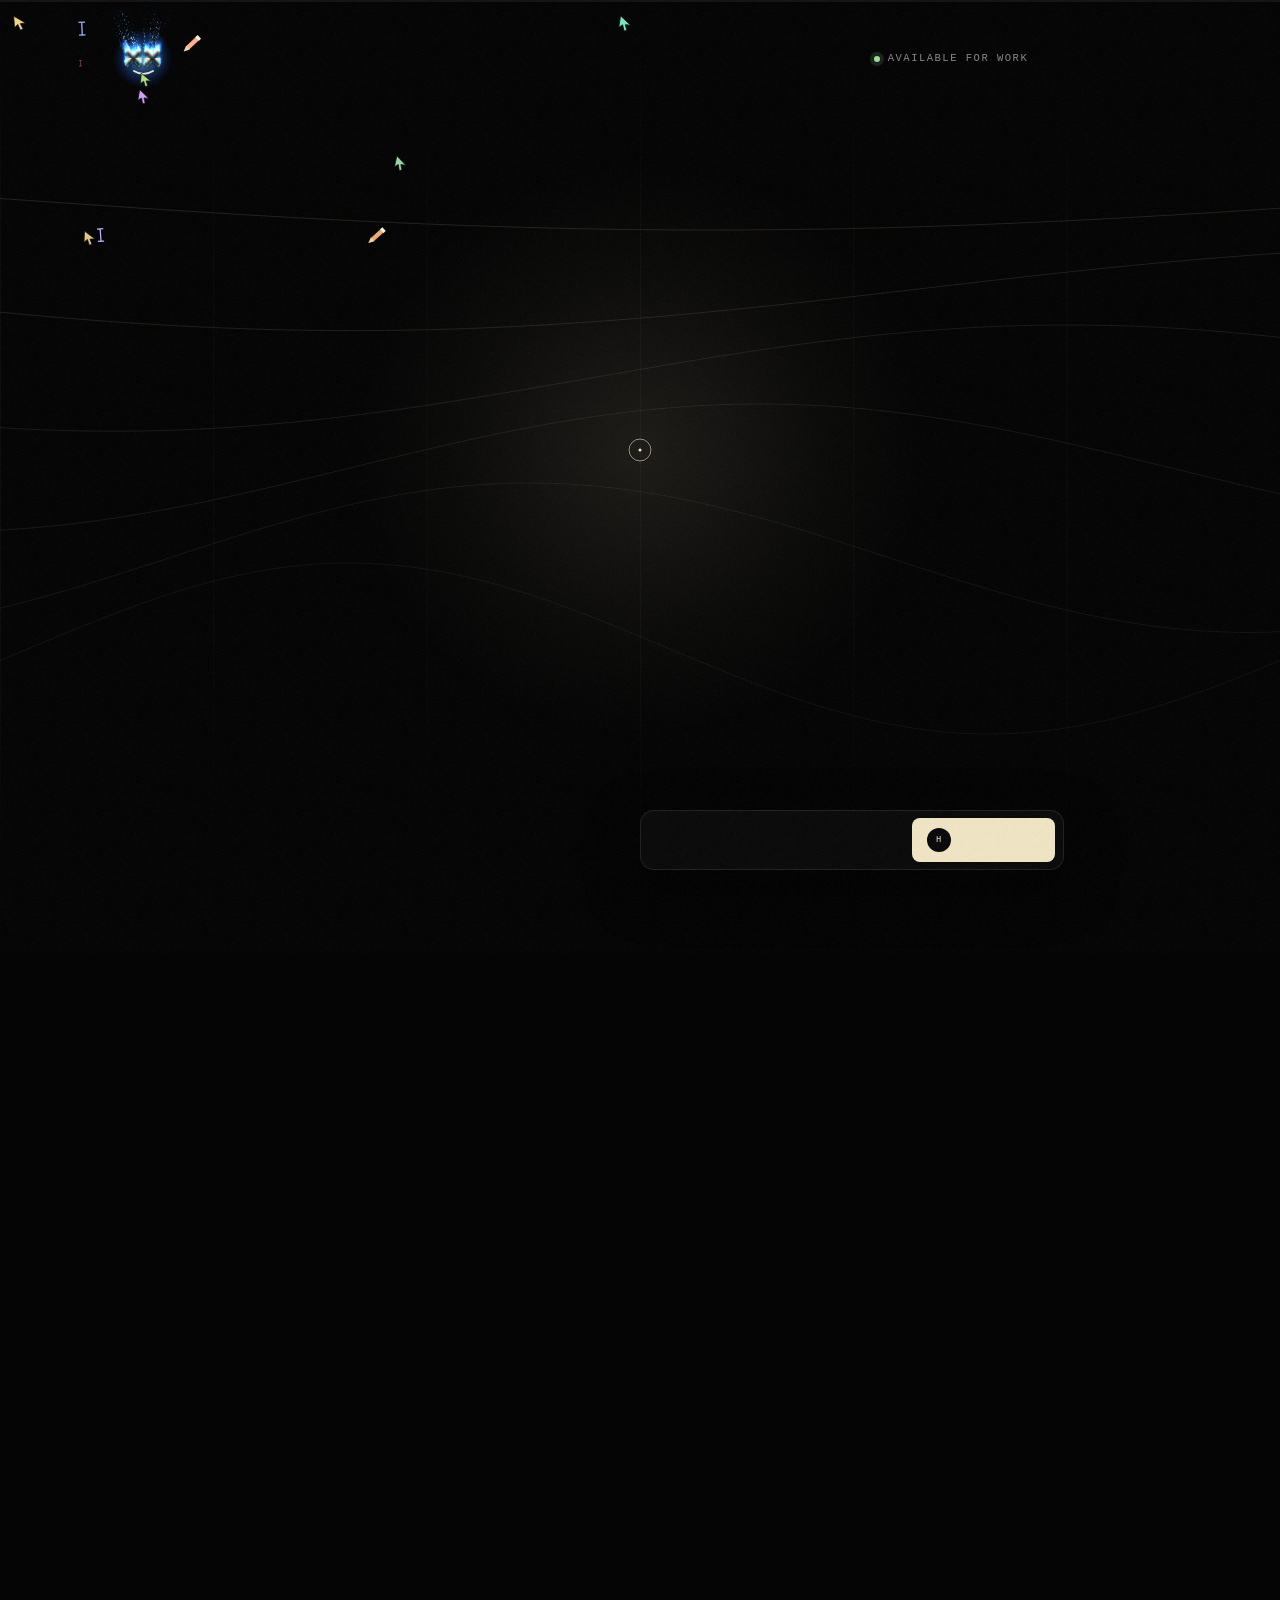
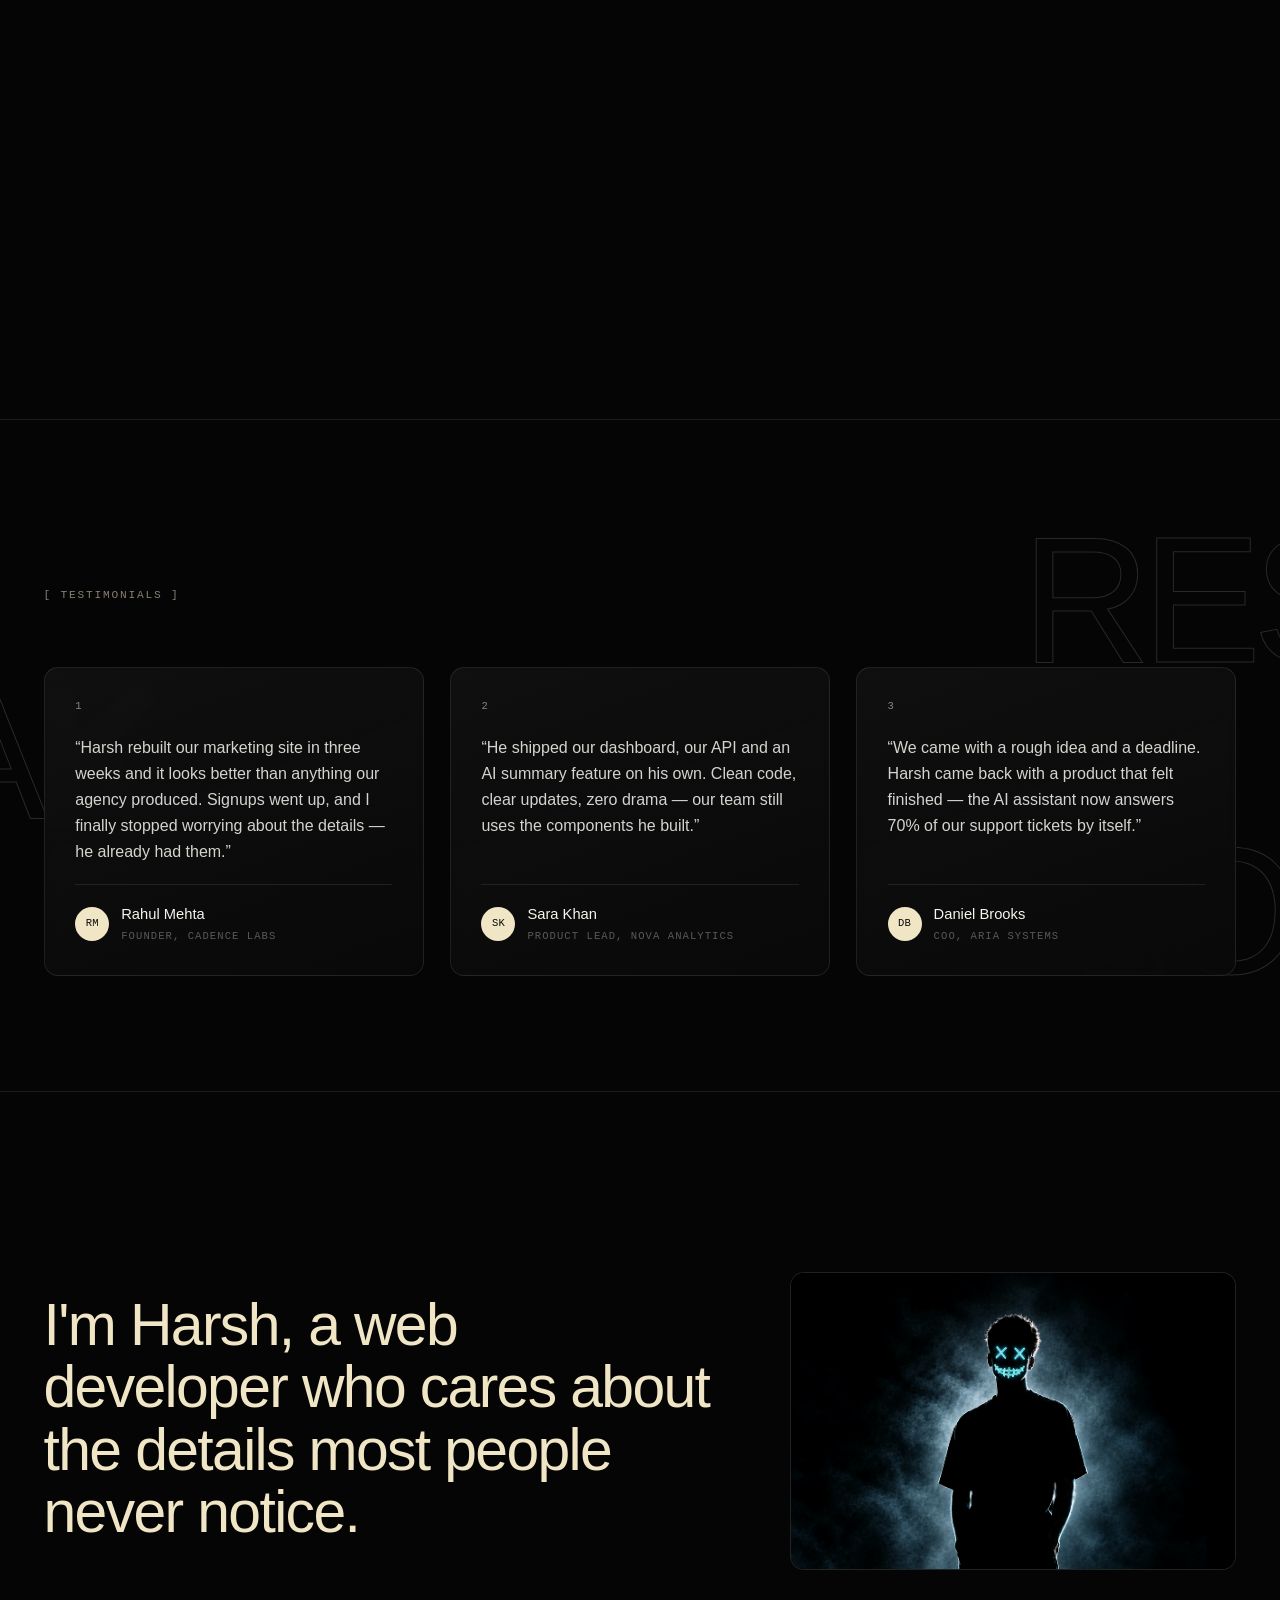
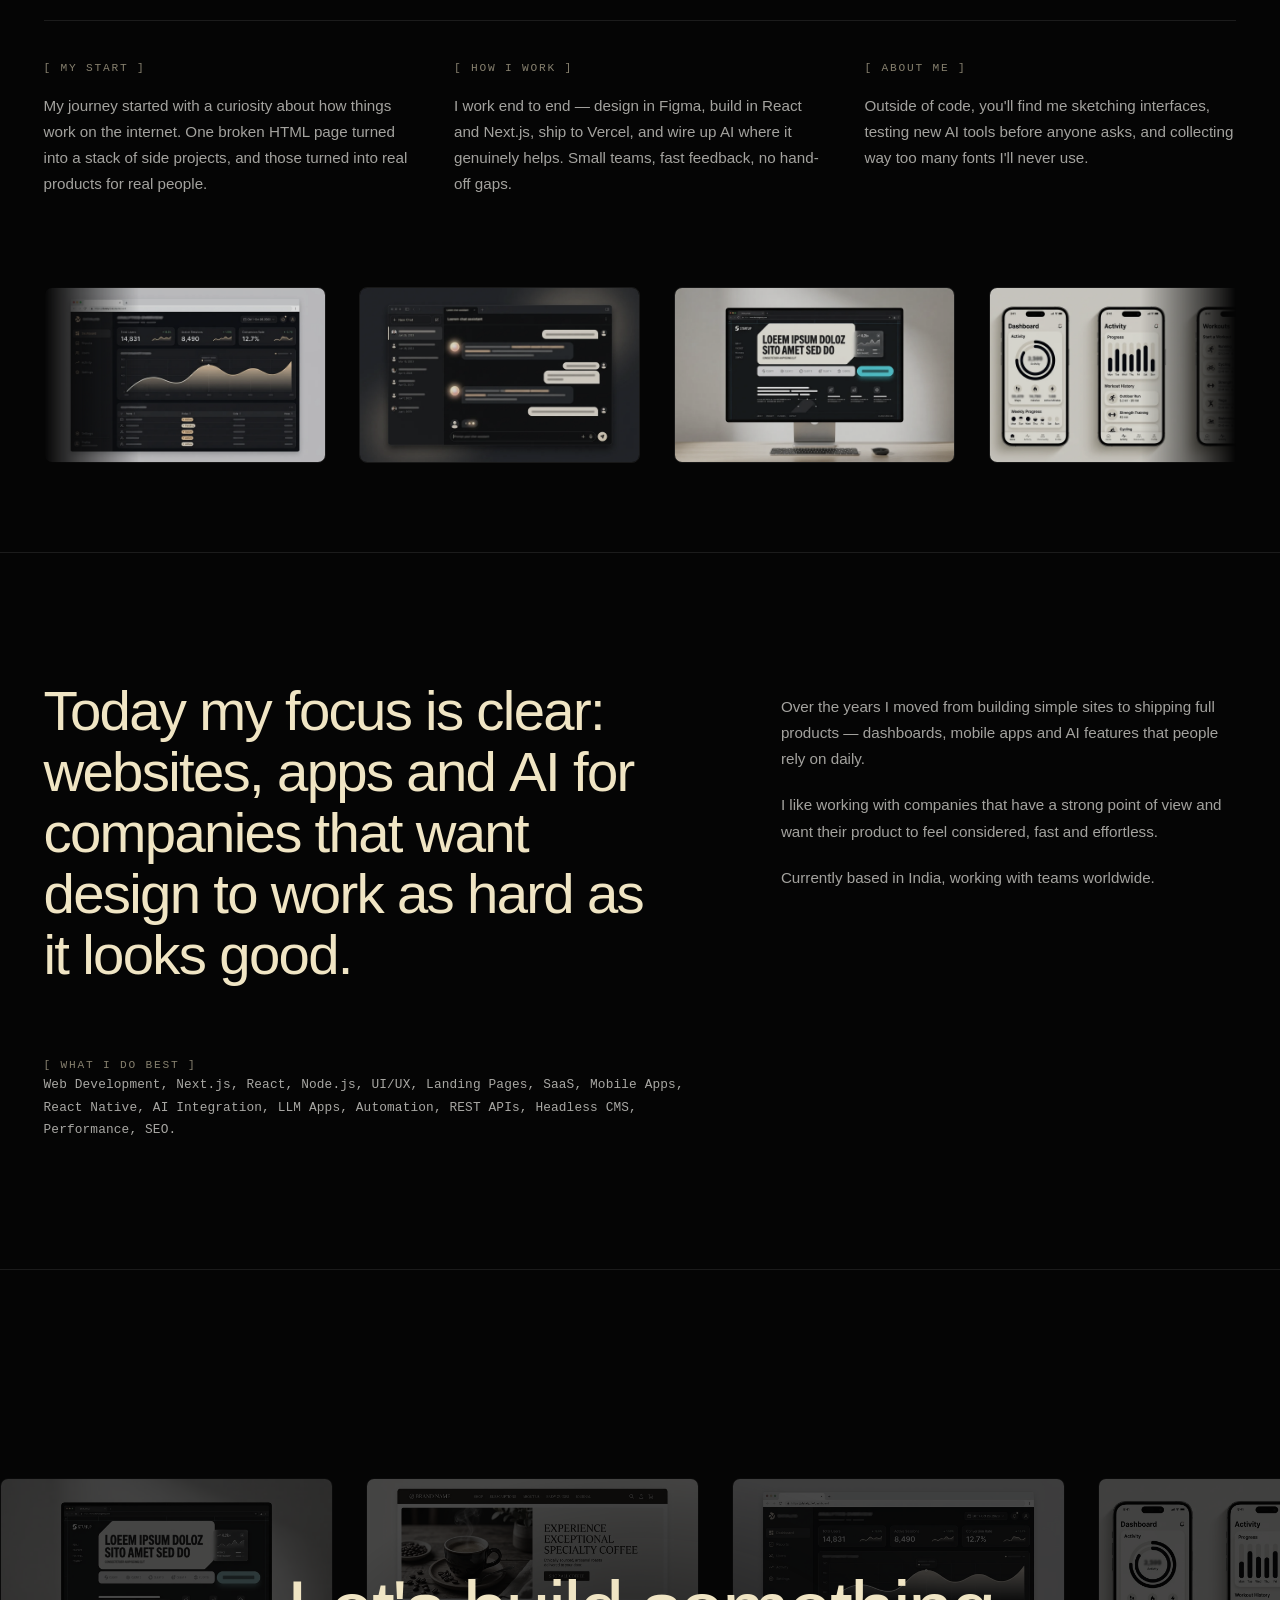
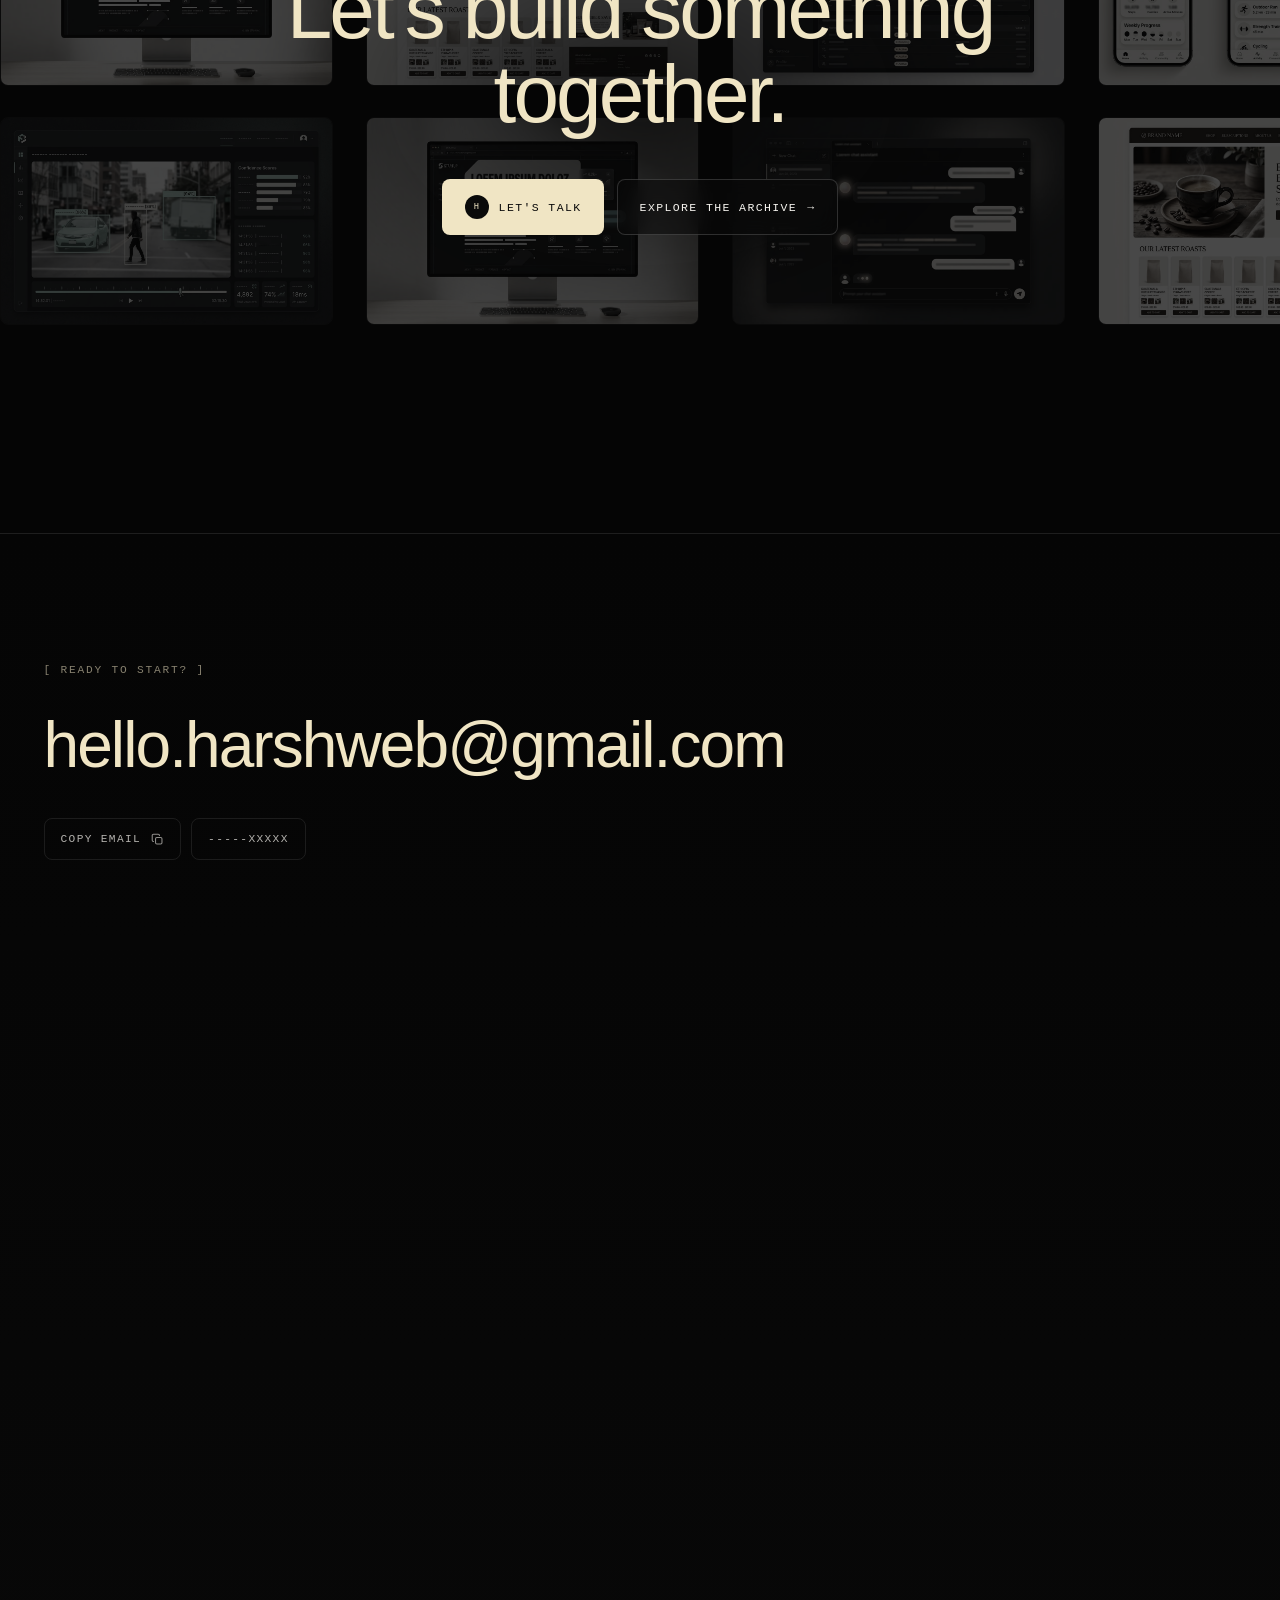
==== commit aaf09442: "Add files via upload" ====
--- a/index.html
+++ b/index.html
@@ -28,6 +28,7 @@
 <link rel="stylesheet" href="assets/css/full-quality.css">
 <link rel="stylesheet" href="assets/css/about-video.css?v=1">
 <link rel="stylesheet" href="assets/css/performance.css?v=1">
+<link rel="stylesheet" href="assets/css/fire.css?v=3">
 </head>
 <body class="is-loading">
 <div class="hx-intro" id="hx-intro" role="presentation" aria-label="Harsh introduction">
@@ -523,5 +524,6 @@
 <script src="assets/js/signature.js?v=6-intro" defer></script>
 <script src="assets/js/swarm.js?v=6-logo-home" defer></script>
 <script src="assets/js/about-video.js?v=2" defer></script>
+<script src="assets/js/fire.js?v=3" defer></script>
 </body>
 </html>
--- a/assets/css/fire.css
+++ b/assets/css/fire.css
@@ -0,0 +1,48 @@
+/* ============================================================
+   ×͜× — burning.  one rule, basically.
+   ============================================================ */
+
+.hx-fire {
+  position: absolute;
+  pointer-events: none;
+  z-index: -1;              /* the fire burns behind the real glyph */
+  pointer-events: none;
+  /* the flame is drawn additively inside the canvas, so no blend mode
+     is needed here — but it must never take a click */
+  will-change: contents;
+}
+
+/* the font's combining smile is drawn wherever the font likes — and it is
+   rarely centred. We keep the two real ×'s and draw the smile ourselves,
+   so it is always symmetric under them. */
+.glyph.hx-split::before { content: none; }
+
+/* the two crosses, each in its own element so they can blink */
+.hx-x {
+  display: inline-block;
+  transform-origin: 50% 52%;
+  transition: transform 0.085s ease-in;
+  will-change: transform;
+}
+.glyph.is-blink .hx-x { transform: scaleY(0.09); }
+.glyph.is-blink .hx-x:nth-of-type(2) { transform: scaleY(0.09) translateY(0.4px); }
+
+.hx-smile {
+  position: absolute;
+  pointer-events: none;
+  overflow: visible;
+  color: inherit;
+}
+
+/* the body goes behind the letters, the sparks in front of them */
+.glyph { position: relative; z-index: 0; }
+.hx-fire--back  { z-index: -1; }
+.hx-fire--front { z-index: 2; }
+
+/* header mark at 2× size (was 1.25em). The flame, smile and blink all scale from the glyph's own box. */
+.topbar__logo .glyph--sm {
+  font-size: 2.5em;
+  margin-left: 12px;
+}
+/* a little more headroom above the mark so the taller flame isn't cut by the top of the window */
+.topbar { padding-top: calc(clamp(16px, 2.2vw, 30px) + 14px); }
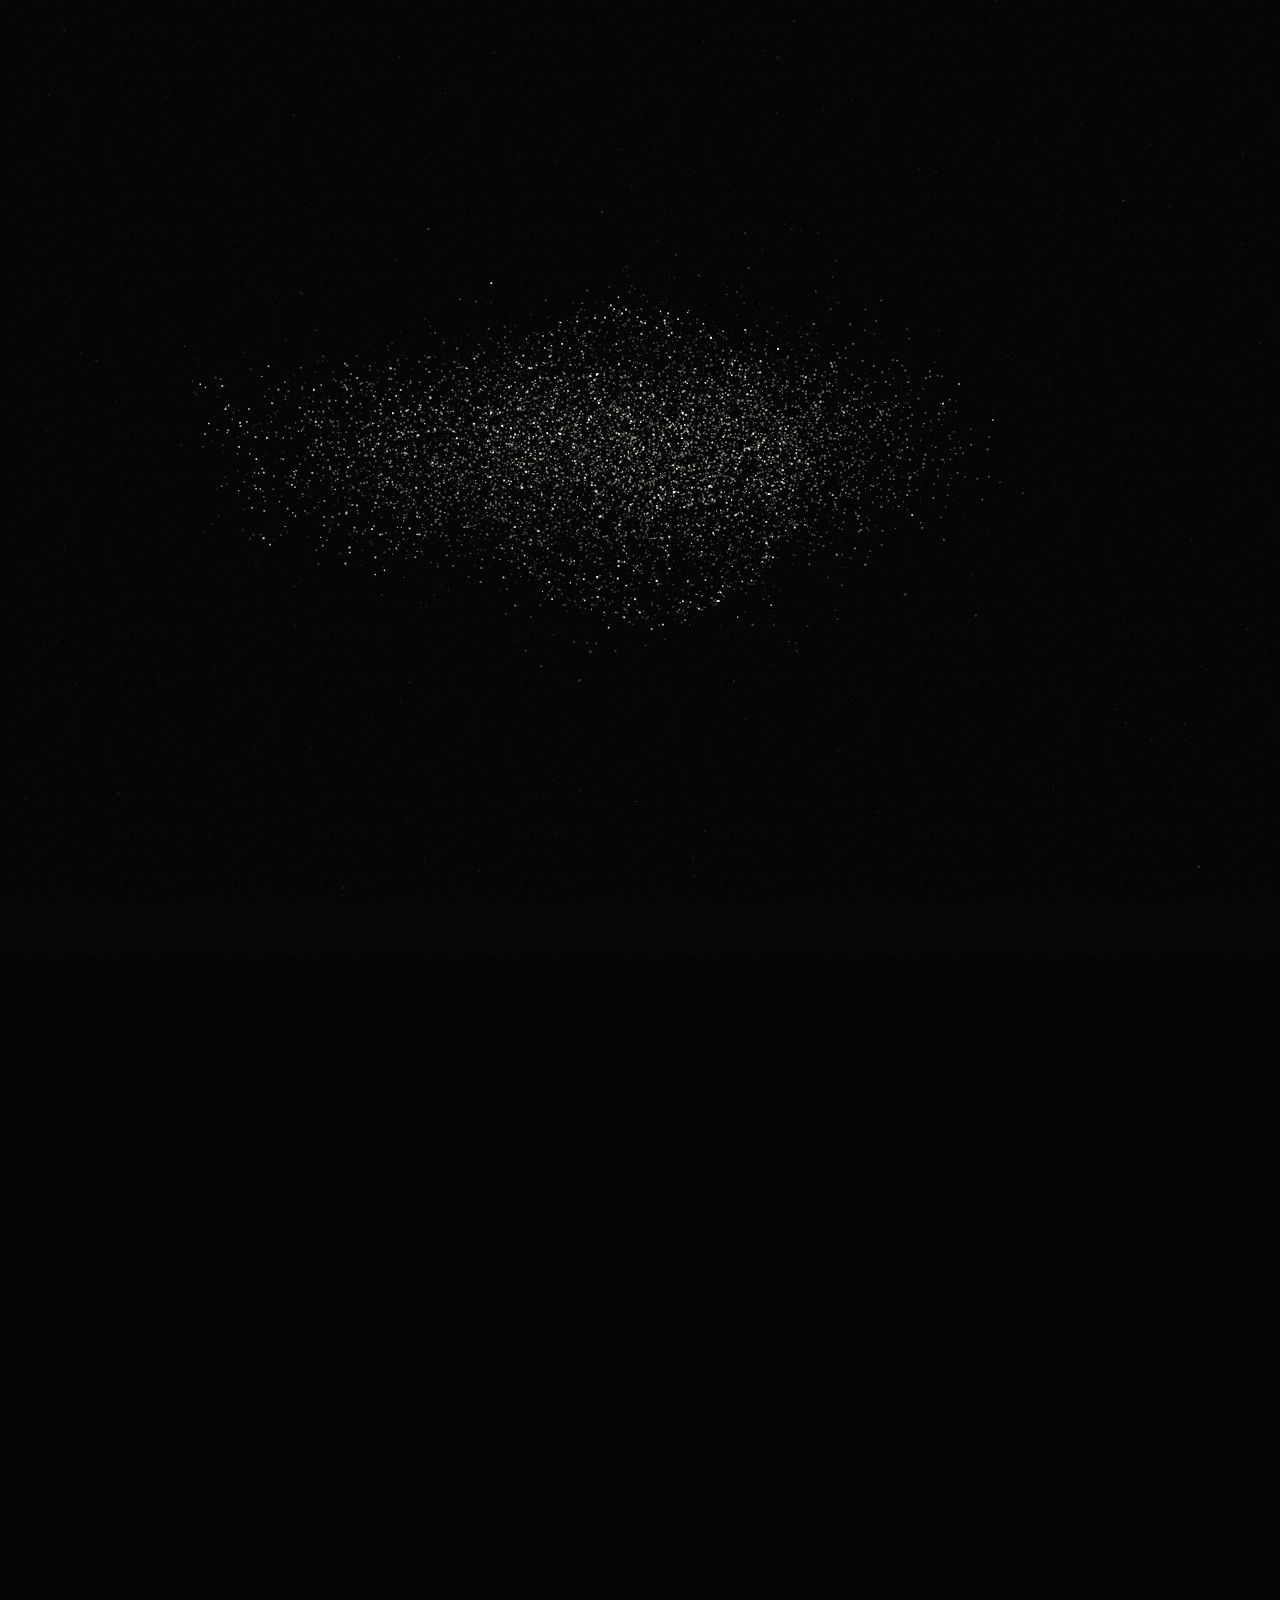
==== commit 8166308e: "Add files via upload" ====
--- a/index.html
+++ b/index.html
@@ -20,15 +20,14 @@
 <meta name="twitter:image" content="assets/img/og.png">
 <link rel="icon" href="assets/img/favicon.svg" type="image/svg+xml">
 <link rel="stylesheet" href="assets/css/styles.css">
-<link rel="stylesheet" href="assets/css/swarm.css?v=5-high-fps-1">
-<script>if(!matchMedia('(prefers-reduced-motion: reduce)').matches){document.documentElement.classList.add('swarm-enabled','swarm-zero','signature-opening');setTimeout(function(){document.documentElement.classList.remove('swarm-zero','signature-opening');document.dispatchEvent(new Event('harsh:signature-done'))},8000)}</script>
-<style>.swarm-zero body{visibility:hidden;background:#050505}.swarm-zero .swarm-canvas{visibility:visible}</style>
+<script>if(!matchMedia('(prefers-reduced-motion: reduce)').matches){document.documentElement.classList.add('signature-opening');setTimeout(function(){document.documentElement.classList.remove('signature-opening');document.dispatchEvent(new Event('harsh:signature-done'))},8000)}</script>
 <link rel="stylesheet" href="assets/css/signature.css?v=6-intro">
 <link rel="stylesheet" href="assets/css/smooth.css">
 <link rel="stylesheet" href="assets/css/full-quality.css">
 <link rel="stylesheet" href="assets/css/about-video.css?v=1">
 <link rel="stylesheet" href="assets/css/performance.css?v=1">
-<link rel="stylesheet" href="assets/css/fire.css?v=3">
+<link rel="stylesheet" href="assets/css/fire.css?v=4">
+<link rel="stylesheet" href="assets/css/neon.css?v=2">
 </head>
 <body class="is-loading">
 <div class="hx-intro" id="hx-intro" role="presentation" aria-label="Harsh introduction">
@@ -522,8 +521,7 @@
 
 <script src="assets/js/main.js?v=5-high-fps-1"></script>
 <script src="assets/js/signature.js?v=6-intro" defer></script>
-<script src="assets/js/swarm.js?v=6-logo-home" defer></script>
 <script src="assets/js/about-video.js?v=2" defer></script>
-<script src="assets/js/fire.js?v=3" defer></script>
+<script src="assets/js/fire.js?v=5" defer></script>
 </body>
 </html>
--- a/assets/css/fire.css
+++ b/assets/css/fire.css
@@ -39,10 +39,10 @@
 .hx-fire--back  { z-index: -1; }
 .hx-fire--front { z-index: 2; }
 
-/* header mark at 2× size (was 1.25em). The flame, smile and blink all scale from the glyph's own box. */
+/* header mark at 1.7× the original size (original 1.25em × 1.7 = 2.125em). The flame, smile and blink all scale from the glyph's own box. */
 .topbar__logo .glyph--sm {
-  font-size: 2.5em;
-  margin-left: 12px;
+  font-size: 2.125em;
+  margin-left: 10px;
 }
 /* a little more headroom above the mark so the taller flame isn't cut by the top of the window */
-.topbar { padding-top: calc(clamp(16px, 2.2vw, 30px) + 14px); }
+.topbar { padding-top: calc(clamp(16px, 2.2vw, 30px) + 10px); }
--- a/assets/css/neon.css
+++ b/assets/css/neon.css
@@ -0,0 +1,114 @@
+/* ============================================================
+   NEON BLUE — accents that match the burning ×͜× mark.
+   Cream stays the main colour; neon is used only where it
+   draws the eye: interaction, light, and a few signature lines.
+   Remove this file (and its <link>) to go back to cream-only.
+   ============================================================ */
+
+:root {
+  --neon:      #2f8bff;                    /* core neon blue */
+  --neon-2:    #5cc8ff;                    /* brighter, cyan-leaning */
+  --neon-hi:   #b8ecff;                    /* hot white-blue */
+  --neon-line: rgba(47, 139, 255, 0.55);
+  --neon-soft: rgba(47, 139, 255, 0.16);
+  --neon-glow: 0 0 14px rgba(47, 139, 255, 0.55), 0 0 38px rgba(47, 139, 255, 0.28);
+}
+
+/* ---------- global details ---------- */
+::selection { background: var(--neon-2); color: #03101f; }
+:focus-visible { outline-color: var(--neon-2); }
+html { scrollbar-color: rgba(47, 139, 255, 0.5) transparent; }
+::-webkit-scrollbar-thumb { background: rgba(47, 139, 255, 0.42); }
+::-webkit-scrollbar-thumb:hover { background: var(--neon-2); }
+
+/* ---------- scroll progress thread: a neon beam ---------- */
+.progress span {
+  background: linear-gradient(90deg, rgba(47, 139, 255, 0.4), var(--neon) 40%, var(--neon-2) 80%, var(--neon-hi));
+  box-shadow: 0 0 10px rgba(47, 139, 255, 0.9), 0 0 26px rgba(47, 139, 255, 0.55);
+}
+.loader__bar span { background: var(--neon-2); box-shadow: 0 0 12px rgba(47, 139, 255, 0.8); }
+
+/* ---------- header ---------- */
+.dot {
+  background: var(--neon-2);
+  box-shadow: 0 0 0 4px rgba(47, 139, 255, 0.18), 0 0 12px rgba(92, 200, 255, 0.9);
+}
+.topbar__mail:hover { color: var(--neon-hi); border-color: var(--neon-2); }
+
+/* ---------- hero ---------- */
+/* a cool light behind the masked portrait, so the neon mask feels like it is lighting the scene */
+.hero__media::before {
+  content: "";
+  position: absolute;
+  inset: 0;
+  pointer-events: none;
+  background:
+    radial-gradient(ellipse 26% 26% at 50% 38%, rgba(60, 170, 255, 0.28), rgba(30, 110, 255, 0.10) 55%, transparent 80%),
+    radial-gradient(ellipse 52% 60% at 50% 62%, rgba(30, 110, 255, 0.10), transparent 70%);
+}
+.hero__grid { background-image: linear-gradient(to right, rgba(92, 200, 255, 0.075) 1px, transparent 1px); }
+.chip { border-color: rgba(92, 200, 255, 0.26); box-shadow: inset 0 0 0 1px rgba(47, 139, 255, 0.05), 0 0 22px rgba(47, 139, 255, 0.10); }
+.chip b { color: var(--neon-hi); }
+.hero__arrow { color: var(--neon-2); }
+.hero__arrow svg { filter: drop-shadow(0 0 6px rgba(47, 139, 255, 0.8)); }
+
+/* ---------- small mono labels: [ What I do ] ---------- */
+.label { color: rgba(110, 205, 255, 0.88); text-shadow: 0 0 12px rgba(47, 139, 255, 0.45); }
+
+/* ---------- giant outlined words ---------- */
+.marquee__word.is-outline { -webkit-text-stroke: 1px rgba(92, 200, 255, 0.75); }
+.footer__huge .is-outline {
+  -webkit-text-stroke: 1px rgba(92, 200, 255, 0.8);
+  filter: drop-shadow(0 0 10px rgba(47, 139, 255, 0.55));
+}
+
+/* ---------- tech ticker ---------- */
+.ticker__track i { color: var(--neon); text-shadow: 0 0 10px rgba(47, 139, 255, 0.9); }
+
+/* ---------- project cards ---------- */
+.pcard__link:hover {
+  border-color: var(--neon-line);
+  box-shadow: 0 0 0 1px rgba(47, 139, 255, 0.35), 0 0 38px rgba(47, 139, 255, 0.22), 0 26px 60px rgba(0, 0, 0, 0.5);
+}
+.pcard__index { color: var(--neon-hi); border-color: rgba(92, 200, 255, 0.35); }
+.tags em { border-color: rgba(92, 200, 255, 0.22); }
+.pcard__link:hover .tags em { border-color: rgba(92, 200, 255, 0.5); color: var(--neon-hi); }
+
+/* ---------- case-study list ---------- */
+.cases__list { border-top-color: var(--neon-line); }
+.case__num { color: var(--neon-2); }
+.case__link:hover .case__name { color: var(--cream); text-shadow: 0 0 28px rgba(47, 139, 255, 0.35); }
+.case__hover { color: var(--neon-hi); }
+.case:hover { border-bottom-color: var(--neon-line); }
+
+/* ---------- testimonials ---------- */
+.quote:hover { border-color: var(--neon-line); box-shadow: 0 0 34px rgba(47, 139, 255, 0.16); }
+.quote__num { color: var(--neon-2); }
+
+/* ---------- buttons, dock, copy ---------- */
+.btn--ghost:hover { border-color: var(--neon-2); color: var(--neon-hi); box-shadow: 0 0 26px rgba(47, 139, 255, 0.32); }
+.btn--outline:hover { background: var(--neon-2); border-color: var(--neon-2); color: #03101f; }
+.btn--cream:hover { box-shadow: 0 0 30px rgba(47, 139, 255, 0.45); }
+.dock__inner {
+  border-color: rgba(92, 200, 255, 0.22);
+  box-shadow: 0 18px 50px rgba(0, 0, 0, 0.55), 0 0 34px rgba(47, 139, 255, 0.14);
+}
+.dock__inner > a:hover { color: var(--neon-hi); background: rgba(47, 139, 255, 0.12); }
+.dock__inner > a.is-active { color: var(--neon-2); text-shadow: 0 0 12px rgba(47, 139, 255, 0.7); }
+.dock__cta:hover { box-shadow: 0 0 30px rgba(47, 139, 255, 0.55); }
+.avatar--btn { box-shadow: 0 0 0 1px rgba(92, 200, 255, 0.55); }
+.copy:hover { border-color: var(--neon-2); color: var(--neon-hi); box-shadow: 0 0 22px rgba(47, 139, 255, 0.3); }
+.footer__mail:hover { border-color: var(--neon-2); text-shadow: 0 0 34px rgba(47, 139, 255, 0.5); }
+
+/* ---------- pointer ---------- */
+.cursor__dot { background: var(--neon-2); box-shadow: 0 0 10px rgba(92, 200, 255, 0.9); }
+.cursor__ring { border-color: rgba(92, 200, 255, 0.6); }
+.cursor.is-hover .cursor__ring { border-color: var(--neon-2); box-shadow: 0 0 18px rgba(47, 139, 255, 0.5); }
+.cursor.is-label .cursor__ring { background: rgba(47, 139, 255, 0.2); }
+
+@media (prefers-reduced-motion: reduce) {
+  .dot { animation: none; }
+}
+
+/* archive page: keep the side gutter (.archive shorthand padding was zeroing .shell padding-inline) */
+.archive { padding-inline: var(--pad); }
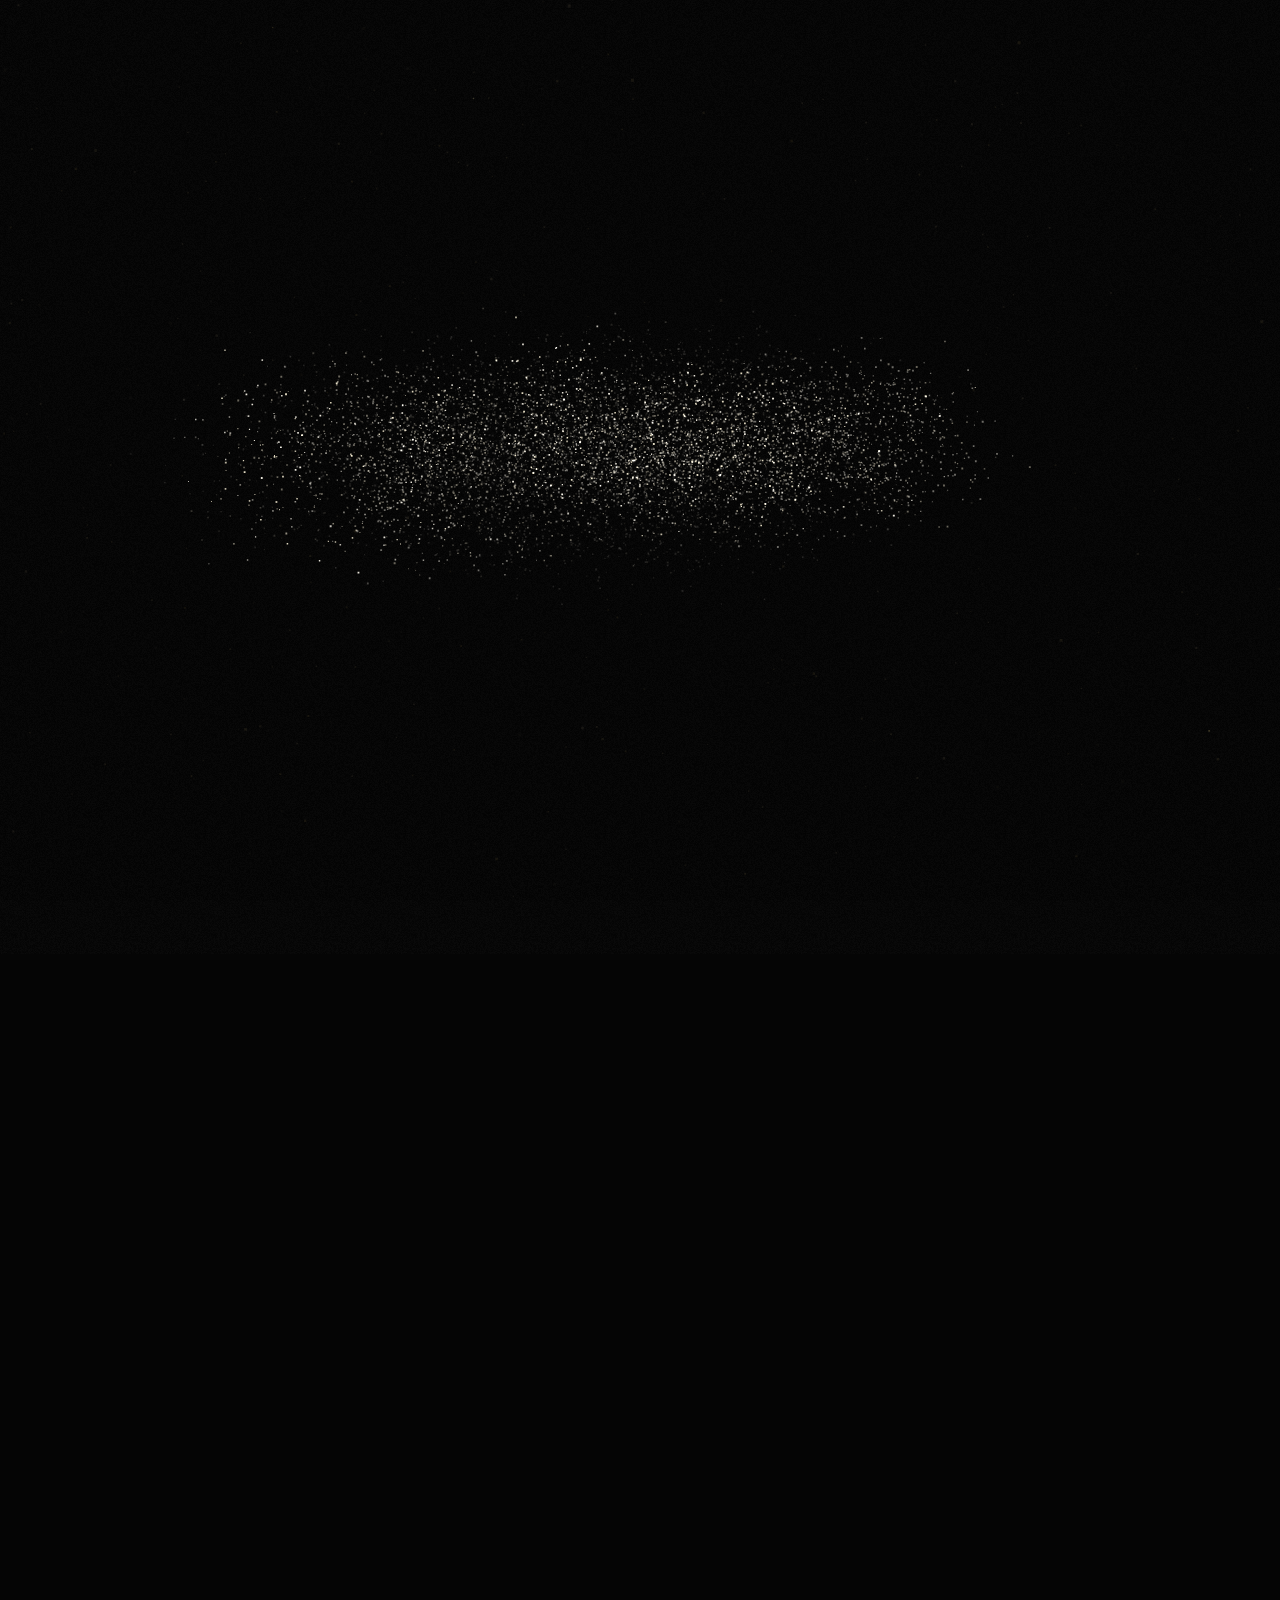
==== commit d82e04c6: "Add files via upload" ====
--- a/index.html
+++ b/index.html
@@ -18,6 +18,14 @@
 <meta name="twitter:title" content="Harsh — Websites, Apps & AI">
 <meta name="twitter:description" content="Web developer building websites, apps and AI products.">
 <meta name="twitter:image" content="assets/img/og.png">
+<link rel="canonical" href="https://harshdev.is-a.dev/">
+<meta property="og:url" content="https://harshdev.is-a.dev/">
+<meta property="og:site_name" content="Harsh">
+<meta name="robots" content="index,follow,max-image-preview:large">
+<!-- Search Console / Bing verification: paste your token into content="" and uncomment -->
+<!-- <meta name="google-site-verification" content="YOUR_GOOGLE_TOKEN"> -->
+<!-- <meta name="msvalidate.01" content="YOUR_BING_TOKEN"> -->
+<script type="application/ld+json">{"@context":"https://schema.org","@graph":[{"@type":"WebSite","@id":"https://harshdev.is-a.dev/#site","url":"https://harshdev.is-a.dev/","name":"Harsh — Websites, Apps & AI","inLanguage":"en"},{"@type":"Person","@id":"https://harshdev.is-a.dev/#me","name":"Harsh","url":"https://harshdev.is-a.dev/","jobTitle":"Web developer","email":"mailto:hello.harshweb@gmail.com","knowsAbout":["Web development","App development","AI products"]}]}</script>
 <link rel="icon" href="assets/img/favicon.svg" type="image/svg+xml">
 <link rel="stylesheet" href="assets/css/styles.css">
 <script>if(!matchMedia('(prefers-reduced-motion: reduce)').matches){document.documentElement.classList.add('signature-opening');setTimeout(function(){document.documentElement.classList.remove('signature-opening');document.dispatchEvent(new Event('harsh:signature-done'))},8000)}</script>
@@ -28,6 +36,7 @@
 <link rel="stylesheet" href="assets/css/performance.css?v=1">
 <link rel="stylesheet" href="assets/css/fire.css?v=4">
 <link rel="stylesheet" href="assets/css/neon.css?v=2">
+<link rel="stylesheet" href="assets/css/hero-scrub.css?v=1">
 </head>
 <body class="is-loading">
 <div class="hx-intro" id="hx-intro" role="presentation" aria-label="Harsh introduction">
@@ -67,10 +76,11 @@
 <main id="top">
 
   <!-- ============ HERO ============ -->
-  <section class="hero" id="hero">
+  <section class="hero" id="hero" data-hero-frames="151" data-hero-path="assets/hero-seq/f-" data-hero-ext=".webp" data-hero-m-path="assets/hero-seq/m/f-" data-hero-m-frames="76">
+   <div class="hero__stage">
     <div class="hero__media" data-hero-media>
-      <img src="assets/img/harsh-rendered.png" alt="Portrait of Harsh, web developer" fetchpriority="high" decoding="async"
-           onerror="this.onerror=null;this.src='assets/img/harsh-placeholder.svg';">
+      <picture><source media="(max-width:780px)" srcset="assets/hero-seq/m/f-001.webp"><img class="hero__poster" src="assets/hero-seq/f-001.webp" alt="Harsh at a desk coding in a dark room, wearing a glowing cyan mask" fetchpriority="high" decoding="async"></picture>
+      <canvas class="hero__canvas" data-hero-canvas aria-hidden="true"></canvas>
     </div>
 
     <div class="hero__grid"></div>
@@ -107,6 +117,7 @@
         <span class="mono-xs">Scroll</span>
       </div>
     </div>
+   </div>
   </section>
 
   <!-- ============ SCROLL MARQUEE ============ -->
@@ -519,7 +530,8 @@
   </div>
 </div>
 
-<script src="assets/js/main.js?v=5-high-fps-1"></script>
+<script src="assets/js/main.js?v=5-high-fps-2"></script>
+<script src="assets/js/hero-scrub.js?v=1" defer></script>
 <script src="assets/js/signature.js?v=6-intro" defer></script>
 <script src="assets/js/about-video.js?v=2" defer></script>
 <script src="assets/js/fire.js?v=5" defer></script>
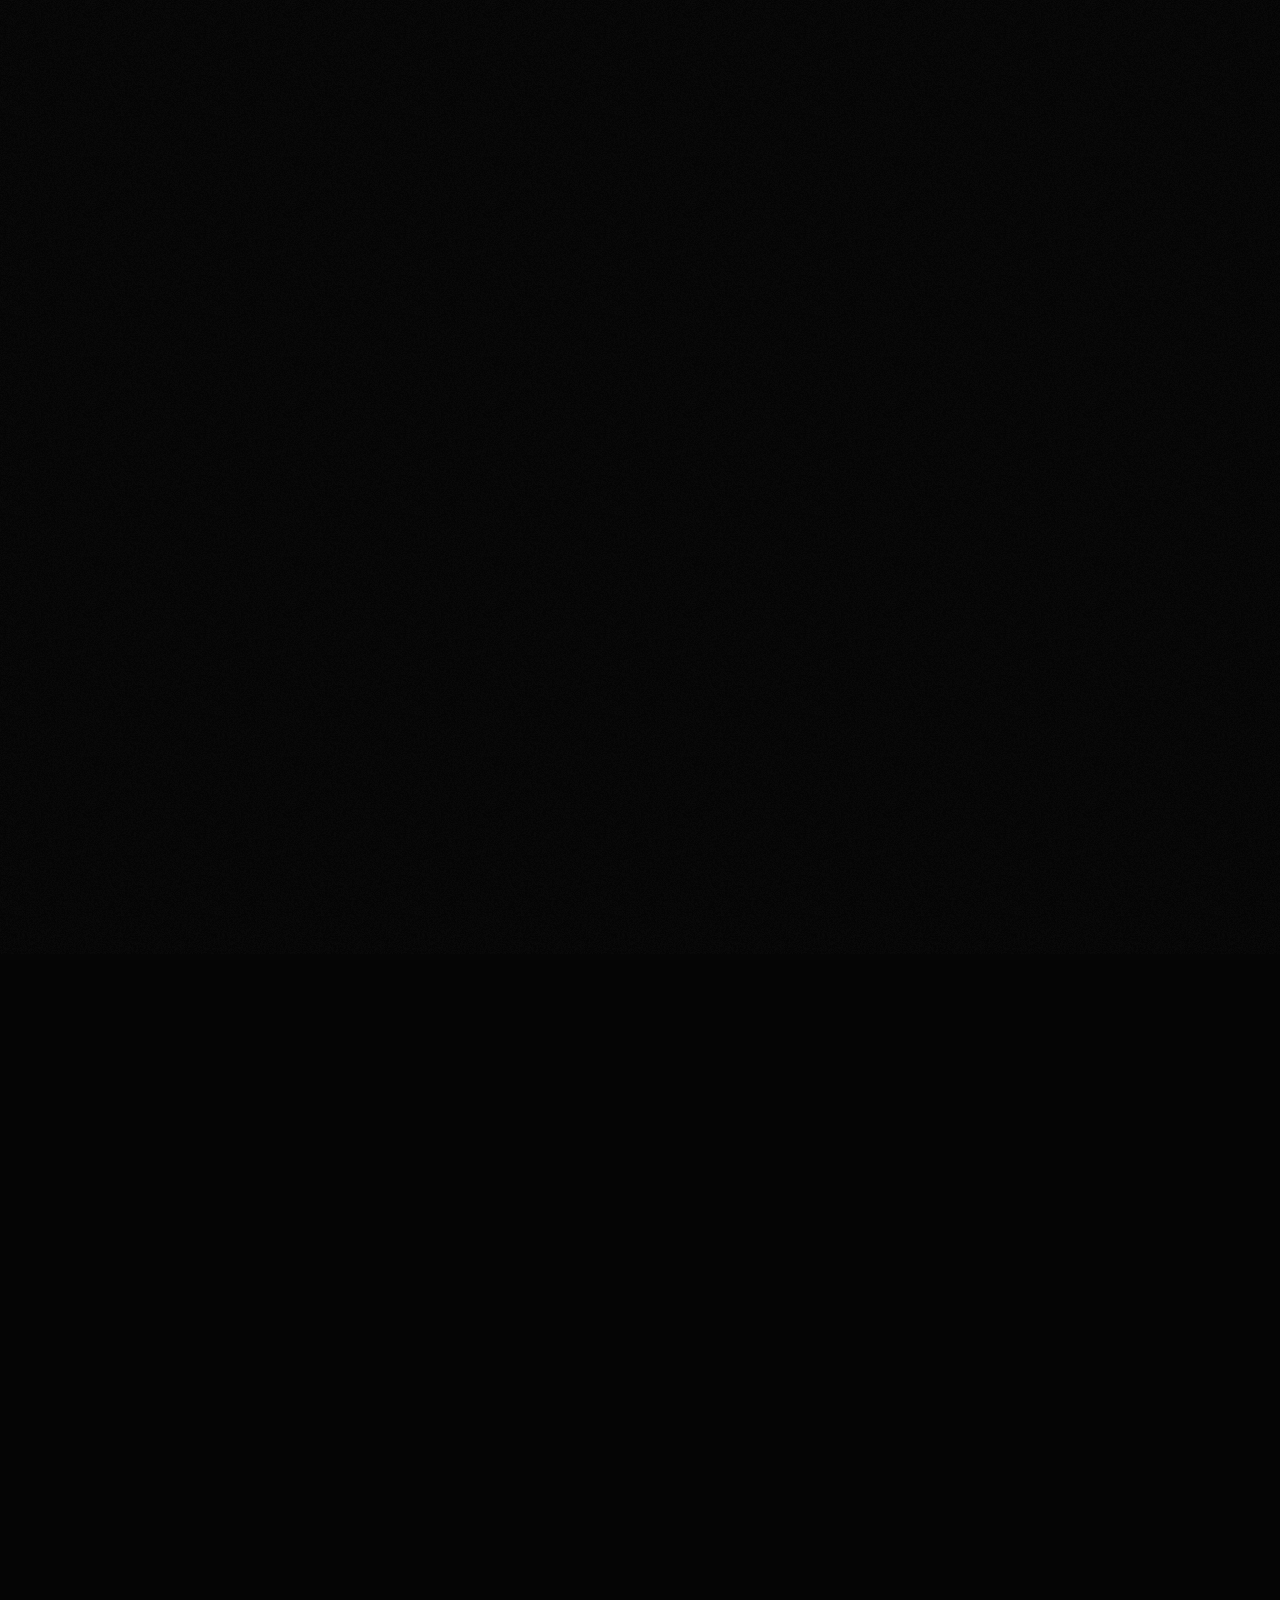
==== commit 89fb1e23: "Add files via upload" ====
--- a/index.html
+++ b/index.html
@@ -11,13 +11,13 @@
 <meta property="og:title" content="Harsh — Websites, Apps & AI">
 <meta property="og:description" content="Web developer building websites, apps and AI products.">
 <meta property="og:type" content="website">
-<meta property="og:image" content="assets/img/og.png">
+<meta property="og:image" content="assets1/img/og.png">
 <meta property="og:image:width" content="1200">
 <meta property="og:image:height" content="630">
 <meta name="twitter:card" content="summary_large_image">
 <meta name="twitter:title" content="Harsh — Websites, Apps & AI">
 <meta name="twitter:description" content="Web developer building websites, apps and AI products.">
-<meta name="twitter:image" content="assets/img/og.png">
+<meta name="twitter:image" content="assets1/img/og.png">
 <link rel="canonical" href="https://harshdev.is-a.dev/">
 <meta property="og:url" content="https://harshdev.is-a.dev/">
 <meta property="og:site_name" content="Harsh">
@@ -26,17 +26,17 @@
 <!-- <meta name="google-site-verification" content="YOUR_GOOGLE_TOKEN"> -->
 <!-- <meta name="msvalidate.01" content="YOUR_BING_TOKEN"> -->
 <script type="application/ld+json">{"@context":"https://schema.org","@graph":[{"@type":"WebSite","@id":"https://harshdev.is-a.dev/#site","url":"https://harshdev.is-a.dev/","name":"Harsh — Websites, Apps & AI","inLanguage":"en"},{"@type":"Person","@id":"https://harshdev.is-a.dev/#me","name":"Harsh","url":"https://harshdev.is-a.dev/","jobTitle":"Web developer","email":"mailto:hello.harshweb@gmail.com","knowsAbout":["Web development","App development","AI products"]}]}</script>
-<link rel="icon" href="assets/img/favicon.svg" type="image/svg+xml">
-<link rel="stylesheet" href="assets/css/styles.css">
+<link rel="icon" href="assets1/img/favicon.svg" type="image/svg+xml">
+<link rel="stylesheet" href="assets1/css/styles.css">
 <script>if(!matchMedia('(prefers-reduced-motion: reduce)').matches){document.documentElement.classList.add('signature-opening');setTimeout(function(){document.documentElement.classList.remove('signature-opening');document.dispatchEvent(new Event('harsh:signature-done'))},8000)}</script>
-<link rel="stylesheet" href="assets/css/signature.css?v=6-intro">
-<link rel="stylesheet" href="assets/css/smooth.css">
-<link rel="stylesheet" href="assets/css/full-quality.css">
-<link rel="stylesheet" href="assets/css/about-video.css?v=1">
-<link rel="stylesheet" href="assets/css/performance.css?v=1">
-<link rel="stylesheet" href="assets/css/fire.css?v=4">
-<link rel="stylesheet" href="assets/css/neon.css?v=2">
-<link rel="stylesheet" href="assets/css/hero-scrub.css?v=1">
+<link rel="stylesheet" href="assets1/css/signature.css?v=6-intro">
+<link rel="stylesheet" href="assets1/css/smooth.css">
+<link rel="stylesheet" href="assets1/css/full-quality.css">
+<link rel="stylesheet" href="assets1/css/about-video.css?v=1">
+<link rel="stylesheet" href="assets1/css/performance.css?v=1">
+<link rel="stylesheet" href="assets1/css/fire.css?v=4">
+<link rel="stylesheet" href="assets1/css/neon.css?v=2">
+<link rel="stylesheet" href="assets1/css/hero-scrub.css?v=1">
 </head>
 <body class="is-loading">
 <div class="hx-intro" id="hx-intro" role="presentation" aria-label="Harsh introduction">
@@ -76,10 +76,10 @@
 <main id="top">
 
   <!-- ============ HERO ============ -->
-  <section class="hero" id="hero" data-hero-frames="151" data-hero-path="assets/hero-seq/f-" data-hero-ext=".webp" data-hero-m-path="assets/hero-seq/m/f-" data-hero-m-frames="76">
+  <section class="hero" id="hero" data-hero-frames="151" data-hero-base="2" data-hero-ext=".jpg" data-hero-split="76" data-hero-m-frames="151" data-hero-m-base="4" data-hero-m-ext=".webp" data-hero-m-split="76">
    <div class="hero__stage">
     <div class="hero__media" data-hero-media>
-      <picture><source media="(max-width:780px)" srcset="assets/hero-seq/m/f-001.webp"><img class="hero__poster" src="assets/hero-seq/f-001.webp" alt="Harsh at a desk coding in a dark room, wearing a glowing cyan mask" fetchpriority="high" decoding="async"></picture>
+      <picture><source media="(max-width:780px)" srcset="assets4/f-001.webp"><img class="hero__poster" src="assets2/f-001.jpg" alt="Harsh at a desk coding in a dark room, wearing a glowing cyan mask" fetchpriority="high" decoding="async"></picture>
       <canvas class="hero__canvas" data-hero-canvas aria-hidden="true"></canvas>
     </div>
 
@@ -164,7 +164,7 @@
         <article class="pcard" data-cursor="view">
           <a class="pcard__link" href="nova.html">
             <span class="pcard__index">01</span>
-            <div class="pcard__media"><img src="assets/img/project-nova.webp" alt="Nova — analytics dashboard interface" loading="lazy"></div>
+            <div class="pcard__media"><img src="assets1/img/project-nova.webp" alt="Nova — analytics dashboard interface" loading="lazy"></div>
             <div class="pcard__meta">
               <h3>Nova</h3>
               <p>Analytics dashboard that turns messy data into clear decisions.</p>
@@ -176,7 +176,7 @@
         <article class="pcard" data-cursor="view">
           <a class="pcard__link" href="aria.html">
             <span class="pcard__index">02</span>
-            <div class="pcard__media"><img src="assets/img/project-aria.webp" alt="Aria — AI assistant interface" loading="lazy"></div>
+            <div class="pcard__media"><img src="assets1/img/project-aria.webp" alt="Aria — AI assistant interface" loading="lazy"></div>
             <div class="pcard__meta">
               <h3>Aria</h3>
               <p>AI assistant that answers customers in seconds, not days.</p>
@@ -188,7 +188,7 @@
         <article class="pcard" data-cursor="view">
           <a class="pcard__link" href="cadence.html">
             <span class="pcard__index">03</span>
-            <div class="pcard__media"><img src="assets/img/project-cadence.webp" alt="Cadence — startup marketing website" loading="lazy"></div>
+            <div class="pcard__media"><img src="assets1/img/project-cadence.webp" alt="Cadence — startup marketing website" loading="lazy"></div>
             <div class="pcard__meta">
               <h3>Cadence</h3>
               <p>Investor-ready website for an AI startup, built to raise.</p>
@@ -200,7 +200,7 @@
         <article class="pcard" data-cursor="view">
           <a class="pcard__link" href="fitloop.html">
             <span class="pcard__index">04</span>
-            <div class="pcard__media"><img src="assets/img/project-fitloop.webp" alt="Fitloop — fitness app screens" loading="lazy"></div>
+            <div class="pcard__media"><img src="assets1/img/project-fitloop.webp" alt="Fitloop — fitness app screens" loading="lazy"></div>
             <div class="pcard__meta">
               <h3>Fitloop</h3>
               <p>Fitness app that keeps people coming back every week.</p>
@@ -212,7 +212,7 @@
         <article class="pcard" data-cursor="view">
           <a class="pcard__link" href="brew.html">
             <span class="pcard__index">05</span>
-            <div class="pcard__media"><img src="assets/img/project-brew.webp" alt="Brew &amp; Co. — coffee e-commerce website" loading="lazy"></div>
+            <div class="pcard__media"><img src="assets1/img/project-brew.webp" alt="Brew &amp; Co. — coffee e-commerce website" loading="lazy"></div>
             <div class="pcard__meta">
               <h3>Brew &amp; Co.</h3>
               <p>Coffee brand store that sells while you sleep.</p>
@@ -224,7 +224,7 @@
         <article class="pcard" data-cursor="view">
           <a class="pcard__link" href="vision.html">
             <span class="pcard__index">06</span>
-            <div class="pcard__media"><img src="assets/img/project-vision.webp" alt="Vision — computer vision platform" loading="lazy"></div>
+            <div class="pcard__media"><img src="assets1/img/project-vision.webp" alt="Vision — computer vision platform" loading="lazy"></div>
             <div class="pcard__meta">
               <h3>Vision</h3>
               <p>Computer-vision platform for real-time insight.</p>
@@ -236,7 +236,7 @@
         <article class="pcard" data-cursor="view">
           <a class="pcard__link" href="archive.html">
             <span class="pcard__index">07</span>
-            <div class="pcard__media"><img src="assets/img/work-salad-home.webp" alt="Crucial Healthy Salad — website home page" loading="lazy"></div>
+            <div class="pcard__media"><img src="assets1/img/work-salad-home.webp" alt="Crucial Healthy Salad — website home page" loading="lazy"></div>
             <div class="pcard__meta">
               <h3>Crucial Healthy Salad</h3>
               <p>Fresh salad delivery website for Hadapsar, Pune.</p>
@@ -248,7 +248,7 @@
         <article class="pcard" data-cursor="view">
           <a class="pcard__link" href="archive.html">
             <span class="pcard__index">08</span>
-            <div class="pcard__media"><img src="assets/img/work-salad-story.webp" alt="Crucial Healthy Salad — Our Story page" loading="lazy"></div>
+            <div class="pcard__media"><img src="assets1/img/work-salad-story.webp" alt="Crucial Healthy Salad — Our Story page" loading="lazy"></div>
             <div class="pcard__meta">
               <h3>Salad — Our Story</h3>
               <p>The brand story page for Crucial Healthy Salad.</p>
@@ -260,7 +260,7 @@
         <article class="pcard" data-cursor="view">
           <a class="pcard__link" href="archive.html#3d">
             <span class="pcard__index">09</span>
-            <div class="pcard__media"><img src="assets/img/work-gallery3d.webp" alt="Dark 3D image gallery" loading="lazy"></div>
+            <div class="pcard__media"><img src="assets1/img/work-gallery3d.webp" alt="Dark 3D image gallery" loading="lazy"></div>
             <div class="pcard__meta">
               <h3>3D Gallery</h3>
               <p>An immersive dark 3D image gallery.</p>
@@ -297,7 +297,7 @@
           </span>
           <span class="case__hover">Next project</span>
         </a>
-        <div class="case__thumb" data-thumb><img src="assets/img/project-cadence.webp" alt="" aria-hidden="true"></div>
+        <div class="case__thumb" data-thumb><img src="assets1/img/project-cadence.webp" alt="" aria-hidden="true"></div>
       </li>
 
       <li class="case reveal" data-reveal>
@@ -309,7 +309,7 @@
           </span>
           <span class="case__hover">Next project</span>
         </a>
-        <div class="case__thumb" data-thumb><img src="assets/img/project-nova.webp" alt="" aria-hidden="true"></div>
+        <div class="case__thumb" data-thumb><img src="assets1/img/project-nova.webp" alt="" aria-hidden="true"></div>
       </li>
 
       <li class="case reveal" data-reveal>
@@ -321,7 +321,7 @@
           </span>
           <span class="case__hover">Next project</span>
         </a>
-        <div class="case__thumb" data-thumb><img src="assets/img/project-aria.webp" alt="" aria-hidden="true"></div>
+        <div class="case__thumb" data-thumb><img src="assets1/img/project-aria.webp" alt="" aria-hidden="true"></div>
       </li>
     </ul>
   </section>
@@ -364,19 +364,19 @@
     <div class="about__top">
       <h2 class="huge" data-split="words">I'm Harsh, a web developer who cares about the details most people never notice.</h2>
       <div class="about__photo reveal" data-reveal data-parallax="0.06">
-        <!-- Add your H.264 MP4 at assets/video/dark.mp4. Keep the fallback photo. -->
+        <!-- Add your H.264 MP4 at assets1/video/dark.mp4. Keep the fallback photo. -->
         <video class="about__video" id="about-video" muted loop playsinline
-               preload="none" poster="assets/img/harsh-new.webp"
+               preload="none" poster="assets1/img/harsh-new.webp"
                aria-label="Video portrait of Harsh">
           <!-- Tolerant: the first of these files that exists and plays is used. -->
-          <source data-src="assets/video/dark.mp4" type="video/mp4">
-          <source data-src="assets/video/dark.mp4.mp4">
-          <source data-src="assets/video/dark.MP4">
-          <source data-src="assets/video/dark.webm">
-          <source data-src="assets/video/dark.mov">
-          <source data-src="assets/video/dark.m4v">
+          <source data-src="assets1/video/dark.mp4" type="video/mp4">
+          <source data-src="assets1/video/dark.mp4.mp4">
+          <source data-src="assets1/video/dark.MP4">
+          <source data-src="assets1/video/dark.webm">
+          <source data-src="assets1/video/dark.mov">
+          <source data-src="assets1/video/dark.m4v">
         </video>
-        <img class="about__video-fallback" src="assets/img/harsh-new.webp"
+        <img class="about__video-fallback" src="assets1/img/harsh-new.webp"
              alt="Portrait of Harsh with a cyan neon mask and smoky background">
         <button class="about__video-play" type="button" hidden data-swarm-skip
                 aria-label="Play video portrait">Play video ↗</button>
@@ -400,12 +400,12 @@
 
     <div class="about__strip" aria-label="Recent work">
       <div class="about__stripTrack" data-ticker>
-        <img src="assets/img/project-nova.webp" alt="" loading="lazy">
-        <img src="assets/img/project-aria.webp" alt="" loading="lazy">
-        <img src="assets/img/project-cadence.webp" alt="" loading="lazy">
-        <img src="assets/img/project-fitloop.webp" alt="" loading="lazy">
-        <img src="assets/img/project-brew.webp" alt="" loading="lazy">
-        <img src="assets/img/project-vision.webp" alt="" loading="lazy">
+        <img src="assets1/img/project-nova.webp" alt="" loading="lazy">
+        <img src="assets1/img/project-aria.webp" alt="" loading="lazy">
+        <img src="assets1/img/project-cadence.webp" alt="" loading="lazy">
+        <img src="assets1/img/project-fitloop.webp" alt="" loading="lazy">
+        <img src="assets1/img/project-brew.webp" alt="" loading="lazy">
+        <img src="assets1/img/project-vision.webp" alt="" loading="lazy">
       </div>
     </div>
   </section>
@@ -431,18 +431,18 @@
   <section class="cta" id="contact">
     <div class="cta__collage" aria-hidden="true">
       <div class="cta__row" data-ticker>
-        <img src="assets/img/project-cadence.webp" alt="">
-        <img src="assets/img/project-brew.webp" alt="">
-        <img src="assets/img/project-nova.webp" alt="">
-        <img src="assets/img/project-fitloop.webp" alt="">
-        <img src="assets/img/project-aria.webp" alt="">
+        <img src="assets1/img/project-cadence.webp" alt="">
+        <img src="assets1/img/project-brew.webp" alt="">
+        <img src="assets1/img/project-nova.webp" alt="">
+        <img src="assets1/img/project-fitloop.webp" alt="">
+        <img src="assets1/img/project-aria.webp" alt="">
       </div>
       <div class="cta__row cta__row--rev" data-ticker>
-        <img src="assets/img/project-vision.webp" alt="">
-        <img src="assets/img/project-cadence.webp" alt="">
-        <img src="assets/img/project-aria.webp" alt="">
-        <img src="assets/img/project-brew.webp" alt="">
-        <img src="assets/img/project-nova.webp" alt="">
+        <img src="assets1/img/project-vision.webp" alt="">
+        <img src="assets1/img/project-cadence.webp" alt="">
+        <img src="assets1/img/project-aria.webp" alt="">
+        <img src="assets1/img/project-brew.webp" alt="">
+        <img src="assets1/img/project-nova.webp" alt="">
       </div>
     </div>
 
@@ -530,10 +530,10 @@
   </div>
 </div>
 
-<script src="assets/js/main.js?v=5-high-fps-2"></script>
-<script src="assets/js/hero-scrub.js?v=1" defer></script>
-<script src="assets/js/signature.js?v=6-intro" defer></script>
-<script src="assets/js/about-video.js?v=2" defer></script>
-<script src="assets/js/fire.js?v=5" defer></script>
+<script src="assets1/js/main.js?v=5-high-fps-2"></script>
+<script src="assets1/js/hero-scrub.js?v=1" defer></script>
+<script src="assets1/js/signature.js?v=6-intro" defer></script>
+<script src="assets1/js/about-video.js?v=2" defer></script>
+<script src="assets1/js/fire.js?v=5" defer></script>
 </body>
 </html>
--- a/assets1/css/styles.css
+++ b/assets1/css/styles.css
@@ -0,0 +1,1660 @@
+/* =========================================================================
+   HARSH — Portfolio
+   Design language: near-black canvas, cream accent, oversized grotesk type,
+   monospace micro-labels, pinned horizontal galleries, scroll-linked motion.
+   Sections:
+     01. Tokens & reset
+     02. Base typography & utilities
+     03. FX layers (preloader, grain, cursor)
+     04. Top bar / dock / mobile menu
+     05. Hero
+     06. Marquee & ticker
+     07. Statement + huge text reveals
+     08. Featured gallery (pinned horizontal)
+     09. Case studies
+     10. Testimonials
+     11. About
+     12. Focus
+     13. CTA
+     14. Footer
+     15. Archive page
+     16. Case-study pages
+     17. Responsive
+     18. Motion preferences / print
+     19. Signature FX (view transitions, progress, spotlight, field, tilt)
+   ========================================================================= */
+
+/* -------------------------------------------------------------------------
+   Self-hosted variable fonts (SIL Open Font License 1.1)
+   Inter Tight — display · JetBrains Mono — micro-labels & body
+   ------------------------------------------------------------------------- */
+/* Optional font missing from supplied v5 files: use the existing fallback stack, avoiding a 404 fetch. */
+/* Optional font missing from supplied v5 files: use the existing fallback stack, avoiding a 404 fetch. */
+/* Optional font missing from supplied v5 files: use the existing fallback stack, avoiding a 404 fetch. */
+/* Optional font missing from supplied v5 files: use the existing fallback stack, avoiding a 404 fetch. */
+
+/* ---------------------------------------------------------------- 01. TOKENS */
+:root {
+  --bg: #050505;
+  --bg-soft: #0b0b0b;
+  --bg-card: rgba(255, 255, 255, 0.035);
+  --line: rgba(255, 255, 255, 0.09);
+  --line-strong: rgba(255, 255, 255, 0.16);
+
+  --cream: #f0e5c4;
+  --cream-soft: rgba(240, 229, 196, 0.55);
+  --cream-dim: rgba(240, 229, 196, 0.16);
+  --ink: #f6f4ef;
+  --muted: rgba(246, 244, 239, 0.55);
+  --muted-2: rgba(246, 244, 239, 0.34);
+
+  --font-display: "Inter Tight", "Helvetica Neue", Helvetica, Arial, system-ui, sans-serif;
+  --font-mono: "JetBrains Mono", ui-monospace, SFMono-Regular, Menlo, Consolas, monospace;
+
+  --shell: 1560px;
+  --pad: clamp(16px, 3.4vw, 64px);
+
+  --r-sm: 8px;
+  --r-md: 14px;
+  --r-lg: 22px;
+
+  --ease: cubic-bezier(0.22, 0.68, 0.16, 1);
+  --ease-out: cubic-bezier(0.16, 1, 0.3, 1);
+}
+
+*,
+*::before,
+*::after { box-sizing: border-box; }
+
+* { margin: 0; padding: 0; }
+
+html {
+  -webkit-text-size-adjust: 100%;
+  scroll-behavior: smooth;
+  scrollbar-color: rgba(240, 229, 196, 0.25) transparent;
+}
+
+body {
+  background: var(--bg);
+  color: var(--ink);
+  font-family: var(--font-display);
+  font-weight: 400;
+  font-size: 16px;
+  line-height: 1.5;
+  overflow-x: hidden;
+  -webkit-font-smoothing: antialiased;
+  -moz-osx-font-smoothing: grayscale;
+}
+
+body.is-loading { overflow: hidden; height: 100vh; }
+
+img, svg, video { display: block; max-width: 100%; }
+img { height: auto; }
+a { color: inherit; text-decoration: none; }
+button { font: inherit; color: inherit; background: none; border: 0; cursor: pointer; }
+ul { list-style: none; }
+::selection { background: var(--cream); color: #0a0a0a; }
+
+::-webkit-scrollbar { width: 9px; height: 9px; }
+::-webkit-scrollbar-track { background: #0a0a0a; }
+::-webkit-scrollbar-thumb { background: rgba(240, 229, 196, 0.22); border-radius: 99px; }
+::-webkit-scrollbar-thumb:hover { background: rgba(240, 229, 196, 0.4); }
+
+:focus-visible {
+  outline: 2px solid var(--cream);
+  outline-offset: 4px;
+  border-radius: 4px;
+}
+
+.sr-only {
+  position: absolute; width: 1px; height: 1px; padding: 0;
+  overflow: hidden; clip: rect(0 0 0 0); white-space: nowrap; border: 0;
+}
+
+/* anchor offset for the fixed top bar */
+[id] { scroll-margin-top: 96px; }
+
+/* ------------------------------------------------------- 02. TYPE & UTILS */
+.shell {
+  width: 100%;
+  max-width: var(--shell);
+  margin-inline: auto;
+  padding-inline: var(--pad);
+}
+
+.label {
+  font-family: var(--font-mono);
+  font-size: 0.7rem;
+  font-weight: 400;
+  letter-spacing: 0.16em;
+  text-transform: uppercase;
+  color: var(--cream-soft);
+}
+.label--gap { display: block; margin-top: 4.5rem; }
+
+.mono-xs {
+  font-family: var(--font-mono);
+  font-size: 0.68rem;
+  letter-spacing: 0.14em;
+  text-transform: uppercase;
+  color: var(--muted);
+}
+.mono-sm {
+  font-family: var(--font-mono);
+  font-size: 0.8rem;
+  line-height: 1.75;
+  letter-spacing: 0.01em;
+  color: rgba(246, 244, 239, 0.68);
+}
+.mono-sm--dim { color: var(--muted-2); }
+.body {
+  font-size: clamp(0.95rem, 1.05vw, 1.05rem);
+  line-height: 1.72;
+  color: rgba(246, 244, 239, 0.66);
+}
+
+.huge {
+  font-size: clamp(2rem, 4.6vw, 4.3rem);
+  font-weight: 500;
+  line-height: 1.06;
+  letter-spacing: -0.028em;
+  color: var(--cream);
+  max-width: 18ch;
+}
+@media (min-width: 1100px) { .huge { max-width: 22ch; } }
+
+.glyph {
+  display: inline-block;
+  position: relative;
+  vertical-align: baseline;
+  color: var(--cream);
+  font-family: var(--font-display);
+  font-weight: 600;
+  line-height: 1;
+  letter-spacing: 0;
+  white-space: nowrap;
+}
+.glyph::before { content: "\00D7\035C\00D7"; }
+.glyph--sm { margin-left: 8px; font-size: 1.25em; }
+
+.dot {
+  display: inline-block;
+  width: 6px; height: 6px;
+  border-radius: 50%;
+  background: #9fdc9a;
+  margin-right: 8px;
+  box-shadow: 0 0 0 4px rgba(159, 220, 154, 0.14);
+  animation: pulse 2.6s var(--ease) infinite;
+}
+@keyframes pulse { 0%, 100% { opacity: 1 } 50% { opacity: 0.35 } }
+
+.avatar {
+  display: inline-grid;
+  place-items: center;
+  width: 34px; height: 34px;
+  border-radius: 50%;
+  background: var(--cream);
+  color: #0a0a0a;
+  font-family: var(--font-mono);
+  font-size: 0.66rem;
+  letter-spacing: 0.02em;
+  flex: none;
+  position: relative;
+  overflow: hidden;
+}
+.avatar::before {
+  content: attr(data-initials);
+  position: absolute;
+  inset: 0;
+  display: grid;
+  place-items: center;
+}
+.avatar--btn { width: 24px; height: 24px; font-size: 0.55rem; background: #0a0a0a; color: var(--cream); }
+
+/* buttons */
+.btn {
+  display: inline-flex;
+  align-items: center;
+  gap: 10px;
+  font-family: var(--font-mono);
+  font-size: 0.72rem;
+  letter-spacing: 0.12em;
+  text-transform: uppercase;
+  padding: 0.95rem 1.35rem;
+  border-radius: var(--r-sm);
+  border: 1px solid transparent;
+  transition: transform 0.5s var(--ease), background 0.4s var(--ease), color 0.4s var(--ease), border-color 0.4s var(--ease);
+  will-change: transform;
+}
+.btn:hover { transform: translateY(-2px); }
+.btn--cream { background: var(--cream); color: #0a0a0a; }
+.btn--cream:hover { background: #fff6dd; }
+.btn--ghost {
+  border-color: var(--line-strong);
+  background: rgba(10, 10, 10, 0.55);
+  color: var(--ink);
+  backdrop-filter: blur(10px);
+}
+.btn--ghost:hover { border-color: var(--cream); color: var(--cream); }
+.btn--outline {
+  border-color: var(--line-strong);
+  color: var(--cream);
+  margin-top: 2.5rem;
+}
+.btn--outline:hover { background: var(--cream); color: #0a0a0a; border-color: var(--cream); }
+
+/* scroll reveal (only hidden when JS is available, so content never disappears) */
+.reveal { transition: opacity 0.9s var(--ease-out), transform 1s var(--ease-out); }
+.js .reveal { opacity: 0; transform: translateY(20px); }
+.js .reveal.is-in { opacity: 1; transform: none; }
+
+/* word-by-word reveal */
+[data-split="words"] .word {
+  display: inline-block;
+  color: var(--cream-dim);
+  transition: color 0.45s linear, opacity 0.45s linear;
+  will-change: color;
+}
+[data-split="words"] .word.is-lit { color: var(--cream); }
+
+/* --------------------------------------------------------------- 03. FX */
+.loader {
+  position: fixed;
+  inset: 0;
+  z-index: 200;
+  background: var(--bg);
+  display: none;
+  place-items: center;
+  transition: opacity 0.7s var(--ease), visibility 0.7s;
+}
+.js .loader { display: grid; }
+.loader.is-done { opacity: 0; visibility: hidden; }
+.loader__inner { width: min(88vw, 460px); text-align: center; }
+.loader__mark { display: flex; justify-content: center; margin-bottom: 22px; }
+.loader__name {
+  font-size: clamp(2.6rem, 9vw, 5rem);
+  font-weight: 500;
+  letter-spacing: 0.12em;
+  line-height: 1;
+  color: var(--cream);
+}
+.loader__bar {
+  height: 1px;
+  background: rgba(255, 255, 255, 0.12);
+  margin: 30px 0 14px;
+  overflow: hidden;
+}
+.loader__bar span {
+  display: block;
+  height: 100%;
+  width: 0%;
+  background: var(--cream);
+  transition: width 0.35s linear;
+}
+.loader__meta {
+  display: flex;
+  justify-content: space-between;
+  font-family: var(--font-mono);
+  font-size: 0.66rem;
+  letter-spacing: 0.16em;
+  text-transform: uppercase;
+  color: var(--muted);
+}
+
+.grain {
+  position: fixed;
+  inset: -50%;
+  z-index: 90;
+  pointer-events: none;
+  opacity: 0.16;
+  background-image: url("data:image/svg+xml,%3Csvg xmlns='http://www.w3.org/2000/svg' width='200' height='200'%3E%3Cfilter id='n'%3E%3CfeTurbulence type='fractalNoise' baseFrequency='0.85' numOctaves='3'/%3E%3C/filter%3E%3Crect width='200' height='200' filter='url(%23n)' opacity='0.5'/%3E%3C/svg%3E");
+  animation: grainShift 8s steps(6) infinite;
+  mix-blend-mode: overlay;
+}
+@keyframes grainShift {
+  0%, 100% { transform: translate(0, 0) }
+  20% { transform: translate(-3%, 2%) }
+  40% { transform: translate(2%, -3%) }
+  60% { transform: translate(-2%, -2%) }
+  80% { transform: translate(3%, 1%) }
+}
+
+.cursor {
+  position: fixed;
+  top: 0; left: 0;
+  z-index: 95;
+  pointer-events: none;
+  mix-blend-mode: difference;
+}
+.cursor__dot,
+.cursor__ring {
+  position: absolute;
+  border-radius: 50%;
+  transform: translate(-50%, -50%);
+}
+.cursor__dot { width: 6px; height: 6px; background: var(--cream); transition: opacity 0.25s var(--ease); }
+.cursor__ring {
+  width: 36px; height: 36px;
+  border: 1px solid rgba(240, 229, 196, 0.6);
+  transition: width 0.35s var(--ease), height 0.35s var(--ease), border-color 0.35s var(--ease);
+}
+.cursor.is-hover .cursor__ring { width: 62px; height: 62px; border-color: var(--cream); }
+.cursor__label {
+  position: absolute;
+  left: 0; top: 0;
+  transform: translate(-50%, -50%) scale(0.9);
+  font-family: var(--font-mono);
+  font-size: 0.58rem;
+  letter-spacing: 0.16em;
+  text-transform: uppercase;
+  color: var(--cream);
+  opacity: 0;
+  transition: opacity 0.3s var(--ease), transform 0.4s var(--ease);
+  white-space: nowrap;
+}
+.cursor.is-label .cursor__ring {
+  width: 78px; height: 78px;
+  border-color: transparent;
+  background: rgba(240, 229, 196, 0.16);
+}
+.cursor.is-label .cursor__dot { opacity: 0; }
+.cursor.is-label .cursor__label { opacity: 1; transform: translate(-50%, -50%) scale(1); }
+@media (hover: none), (pointer: coarse) { .cursor { display: none; } }
+
+/* --------------------------------------------------- 04. BARS & NAVIGATION */
+.topbar {
+  position: fixed;
+  top: 0; left: 0; right: 0;
+  z-index: 80;
+  display: flex;
+  align-items: center;
+  justify-content: space-between;
+  gap: 20px;
+  padding: clamp(16px, 2.2vw, 30px) var(--pad);
+  mix-blend-mode: normal;
+}
+.topbar__logo {
+  display: inline-flex;
+  align-items: center;
+  font-family: var(--font-display);
+  font-weight: 500;
+  font-size: 0.82rem;
+  letter-spacing: 0.34em;
+  text-transform: uppercase;
+  color: var(--ink);
+  transition: color 0.4s var(--ease);
+}
+.topbar__logo:hover { color: var(--cream); }
+.topbar__right {
+  display: flex;
+  align-items: center;
+  gap: clamp(14px, 2vw, 34px);
+}
+.topbar__status {
+  display: inline-flex;
+  align-items: center;
+  font-family: var(--font-mono);
+  font-size: 0.66rem;
+  letter-spacing: 0.14em;
+  text-transform: uppercase;
+  color: var(--muted);
+}
+.topbar__mail {
+  font-family: var(--font-mono);
+  font-size: 0.7rem;
+  letter-spacing: 0.08em;
+  color: var(--muted);
+  border-bottom: 1px solid transparent;
+  transition: color 0.35s var(--ease), border-color 0.35s var(--ease);
+}
+.topbar__mail:hover { color: var(--cream); border-color: var(--cream); }
+
+.dock {
+  position: fixed;
+  left: 50%;
+  bottom: clamp(16px, 2.4vw, 30px);
+  transform: translateX(-50%);
+  z-index: 82;
+  width: max-content;
+  max-width: calc(100vw - 24px);
+}
+.dock__inner {
+  display: flex;
+  align-items: center;
+  gap: 4px;
+  padding: 7px 8px;
+  border-radius: var(--r-md);
+  background: rgba(14, 14, 14, 0.72);
+  border: 1px solid var(--line);
+  backdrop-filter: blur(18px) saturate(140%);
+  box-shadow: 0 18px 50px rgba(0, 0, 0, 0.55);
+}
+.dock__inner > a {
+  font-family: var(--font-mono);
+  font-size: 0.68rem;
+  letter-spacing: 0.14em;
+  text-transform: uppercase;
+  color: rgba(246, 244, 239, 0.62);
+  padding: 0.62rem 0.9rem;
+  border-radius: 8px;
+  transition: color 0.3s var(--ease), background 0.3s var(--ease);
+  white-space: nowrap;
+}
+.dock__inner > a:hover { color: var(--ink); background: rgba(255, 255, 255, 0.05); }
+.dock__inner > a.is-active { color: var(--cream); }
+.dock__cta {
+  display: inline-flex;
+  align-items: center;
+  gap: 9px;
+  background: var(--cream);
+  color: #0a0a0a !important;
+  font-weight: 500;
+  margin-left: 4px;
+}
+.dock__cta:hover { background: #fff6dd; color: #0a0a0a !important; }
+
+.menuBtn {
+  position: fixed;
+  top: clamp(14px, 2.2vw, 26px);
+  right: var(--pad);
+  z-index: 120;
+  width: 46px; height: 46px;
+  border-radius: var(--r-sm);
+  border: 1px solid var(--line);
+  background: rgba(14, 14, 14, 0.7);
+  backdrop-filter: blur(14px);
+  display: none;
+  place-items: center;
+  gap: 6px;
+  flex-direction: column;
+}
+.menuBtn span:not(.sr-only) {
+  display: block;
+  width: 18px; height: 1.5px;
+  background: var(--cream);
+  transition: transform 0.4s var(--ease), opacity 0.3s var(--ease);
+}
+.menuBtn[aria-expanded="true"] span:nth-child(1) { transform: translateY(3.75px) rotate(45deg); }
+.menuBtn[aria-expanded="true"] span:nth-child(2) { transform: translateY(-3.75px) rotate(-45deg); }
+
+.menu {
+  position: fixed;
+  inset: 0;
+  z-index: 110;
+  background: rgba(5, 5, 5, 0.97);
+  backdrop-filter: blur(20px);
+  display: flex;
+  flex-direction: column;
+  justify-content: center;
+  gap: 40px;
+  padding: 0 var(--pad);
+}
+.menu[hidden] { display: none; }
+.menu__nav { display: flex; flex-direction: column; gap: 6px; }
+.menu__nav a {
+  font-size: clamp(2rem, 11vw, 4rem);
+  font-weight: 500;
+  letter-spacing: -0.02em;
+  color: var(--cream);
+  padding: 0.15em 0;
+  border-bottom: 1px solid var(--line);
+  transition: padding-left 0.4s var(--ease), color 0.4s var(--ease);
+}
+.menu__nav a:hover { padding-left: 0.4em; }
+.menu__foot {
+  display: flex;
+  justify-content: space-between;
+  align-items: center;
+  font-family: var(--font-mono);
+  font-size: 0.7rem;
+  letter-spacing: 0.1em;
+  color: var(--muted);
+}
+
+/* --------------------------------------------------------------- 05. HERO */
+.hero {
+  position: relative;
+  min-height: 100vh;
+  min-height: 100svh;
+  display: flex;
+  align-items: center;
+  overflow: hidden;
+  isolation: isolate;
+}
+
+.hero__media {
+  position: absolute;
+  inset: 0;
+  z-index: -2;
+  display: flex;
+  align-items: flex-end;
+  justify-content: center;
+  transform-origin: 50% 100%;
+  will-change: transform, opacity;
+}
+.hero__media img {
+  height: 84%;
+  width: auto;
+  max-width: none;
+  object-fit: contain;
+  object-position: 50% 100%;
+  filter: grayscale(1) contrast(1.1) brightness(0.92);
+  opacity: 0.92;
+}
+.hero__media::after {
+  content: "";
+  position: absolute;
+  inset: 0;
+  background:
+    linear-gradient(to bottom, rgba(5, 5, 5, 0.7) 0%, rgba(5, 5, 5, 0) 22%, rgba(5, 5, 5, 0) 60%, var(--bg) 100%),
+    linear-gradient(to right, var(--bg) 0%, rgba(5, 5, 5, 0) 24%, rgba(5, 5, 5, 0) 76%, var(--bg) 100%);
+}
+
+.hero__grid {
+  position: absolute;
+  inset: 0;
+  z-index: -1;
+  pointer-events: none;
+  background-image: linear-gradient(to right, rgba(255, 255, 255, 0.05) 1px, transparent 1px);
+  background-size: calc(100% / 6) 100%;
+  -webkit-mask-image: linear-gradient(to bottom, transparent, #000 30%, #000 70%, transparent);
+  mask-image: linear-gradient(to bottom, transparent, #000 30%, #000 70%, transparent);
+  opacity: 0.7;
+}
+
+.hero__inner {
+  position: relative;
+  width: 100%;
+  padding-top: clamp(90px, 12vh, 150px);
+  padding-bottom: clamp(120px, 16vh, 190px);
+}
+.hero__lines { display: flex; flex-direction: column; gap: clamp(4px, 0.8vw, 14px); }
+.hero__row { will-change: transform; display: flex; align-items: center; gap: clamp(14px, 2.4vw, 40px); }
+.hero__row--a { padding-left: 4vw; }
+.hero__row--b { justify-content: flex-end; }
+.hero__row--c { padding-left: 8vw; }
+
+.hero__title {
+  font-size: clamp(2.7rem, 10.2vw, 11rem);
+  font-weight: 500;
+  line-height: 0.9;
+  letter-spacing: -0.035em;
+  text-transform: uppercase;
+  color: var(--cream);
+  white-space: nowrap;
+}
+
+/* entrance: hero type rises once the preloader is gone */
+.hero__title,
+.topbar,
+.dock { transition: opacity 1s var(--ease-out), transform 1.15s var(--ease-out); }
+.js .hero__title,
+.js .topbar,
+.js .dock { opacity: 0; transform: translateY(0.09em); }
+.js .topbar,
+.js .dock { transform: translateY(12px); }
+body.is-ready .hero__title,
+body.is-ready .topbar,
+body.is-ready .dock { opacity: 1; transform: none; }
+body.is-ready .hero__row--b .hero__title { transition-delay: 0.1s; }
+body.is-ready .hero__row--c .hero__title { transition-delay: 0.2s; }
+.hero__lede {
+  font-family: var(--font-mono);
+  font-size: clamp(0.72rem, 0.95vw, 0.86rem);
+  line-height: 1.75;
+  color: rgba(246, 244, 239, 0.72);
+  max-width: 34ch;
+  margin-right: auto;
+  padding-left: 4vw;
+}
+
+.chip {
+  display: inline-flex;
+  flex-direction: column;
+  gap: 3px;
+  padding: 12px 16px;
+  border-radius: 4px;
+  background: linear-gradient(150deg, rgba(240, 229, 196, 0.14), rgba(20, 20, 20, 0.62));
+  border: 1px solid rgba(240, 229, 196, 0.14);
+  backdrop-filter: blur(10px);
+  font-family: var(--font-mono);
+  white-space: nowrap;
+}
+.chip b {
+  font-weight: 400;
+  font-size: 0.66rem;
+  letter-spacing: 0.12em;
+  text-transform: uppercase;
+  color: var(--cream);
+}
+.chip i {
+  font-style: normal;
+  font-size: 0.6rem;
+  letter-spacing: 0.1em;
+  text-transform: uppercase;
+  color: var(--muted-2);
+}
+.chip--a { align-self: center; }
+.chip--b { align-self: flex-end; margin-bottom: 0.4em; }
+
+.hero__arrow { margin-left: auto; color: var(--cream); }
+.hero__arrow svg { width: clamp(28px, 3vw, 46px); height: auto; animation: bob 2.4s var(--ease) infinite; }
+@keyframes bob {
+  0%, 100% { transform: translateY(-4px) }
+  50% { transform: translateY(6px) }
+}
+
+.hero__foot {
+  position: absolute;
+  left: var(--pad);
+  right: var(--pad);
+  bottom: clamp(78px, 9vh, 110px);
+  display: flex;
+  justify-content: space-between;
+  padding-inline: 0;
+}
+
+/* ----------------------------------------------------- 06. MARQUEE/TICKER */
+.marquee {
+  position: relative;
+  padding: clamp(60px, 9vw, 130px) 0 clamp(40px, 6vw, 90px);
+  overflow: hidden;
+  border-top: 1px solid var(--line);
+}
+.marquee__row {
+  display: flex;
+  align-items: center;
+  gap: 0.35em;
+  white-space: nowrap;
+  will-change: transform;
+}
+.marquee__word {
+  font-size: clamp(2.6rem, 10.5vw, 11rem);
+  font-weight: 500;
+  line-height: 1;
+  letter-spacing: -0.04em;
+  text-transform: uppercase;
+  color: var(--cream);
+  padding-right: 0.3em;
+}
+.marquee__word.is-outline {
+  color: transparent;
+  -webkit-text-stroke: 1px rgba(240, 229, 196, 0.45);
+}
+
+.ticker {
+  overflow: hidden;
+  border-top: 1px solid var(--line);
+  border-bottom: 1px solid var(--line);
+  padding: 16px 0;
+  background: linear-gradient(90deg, rgba(240, 229, 196, 0.03), rgba(255, 255, 255, 0));
+}
+.ticker__track,
+.about__stripTrack,
+.cta__row {
+  display: flex;
+  align-items: center;
+  gap: clamp(18px, 2.6vw, 46px);
+  width: max-content;
+  animation: tickerMove 46s linear infinite;
+  will-change: transform;
+}
+.cta__row--rev { animation-direction: reverse; animation-duration: 58s; }
+.ticker:hover .ticker__track,
+.cta__collage:hover .cta__row { animation-play-state: paused; }
+@keyframes tickerMove { from { transform: translate3d(0, 0, 0) } to { transform: translate3d(-50%, 0, 0) } }
+
+.ticker__track span {
+  font-family: var(--font-mono);
+  font-size: 0.74rem;
+  letter-spacing: 0.16em;
+  text-transform: uppercase;
+  color: rgba(246, 244, 239, 0.5);
+}
+.ticker__track i { color: var(--cream-dim); font-style: normal; }
+
+/* ------------------------------------------------------------- 07. STATEMENT */
+.statement {
+  padding: clamp(80px, 12vw, 170px) var(--pad) clamp(60px, 8vw, 110px);
+}
+.statement__body {
+  display: grid;
+  grid-template-columns: minmax(0, 1.55fr) minmax(0, 0.85fr);
+  gap: clamp(30px, 6vw, 110px);
+  align-items: start;
+  margin-top: clamp(26px, 4vw, 54px);
+}
+.statement__aside {
+  display: flex;
+  flex-direction: column;
+  gap: 1.1rem;
+  padding-top: 0.7rem;
+  border-top: 1px solid var(--line);
+  padding-top: 1.4rem;
+}
+
+/* --------------------------------------------------------------- 08. GALLERY */
+.gallery {
+  position: relative;
+  background: var(--bg);
+}
+.gallery__pin {
+  position: sticky;
+  top: 0;
+  height: 100vh;
+  height: 100svh;
+  display: flex;
+  flex-direction: column;
+  justify-content: center;
+  overflow: hidden;
+}
+.gallery__head {
+  position: absolute;
+  top: clamp(78px, 12vh, 130px);
+  left: 50%;
+  transform: translateX(-50%);
+  width: 100%;
+  display: flex;
+  justify-content: space-between;
+  align-items: center;
+  z-index: 2;
+}
+.gallery__count { color: var(--member, var(--muted)) }
+.gallery__track {
+  display: flex;
+  gap: clamp(20px, 3vw, 54px);
+  padding-inline: var(--pad);
+  will-change: transform;
+}
+
+.pcard {
+  flex: 0 0 min(70vw, 940px, 104svh);
+  transition: opacity 1s var(--ease-out), transform 1.1s var(--ease-out);
+}
+.js .pcard { opacity: 0; transform: translateY(26px); }
+.js .gallery.is-in .pcard { opacity: 1; transform: none; }
+.js .gallery.is-in .pcard:nth-child(2) { transition-delay: 0.07s; }
+.js .gallery.is-in .pcard:nth-child(3) { transition-delay: 0.14s; }
+.js .gallery.is-in .pcard:nth-child(4) { transition-delay: 0.21s; }
+.js .gallery.is-in .pcard:nth-child(5) { transition-delay: 0.28s; }
+.js .gallery.is-in .pcard:nth-child(6) { transition-delay: 0.35s; }
+.js .gallery.is-in .pcard:nth-child(7) { transition-delay: 0.42s; }
+.pcard__link {
+  display: block;
+  position: relative;
+  border-radius: var(--r-md);
+  overflow: hidden;
+  background: var(--bg-card);
+  border: 1px solid var(--line);
+  transition: border-color 0.5s var(--ease), transform 0.7s var(--ease-out);
+}
+.pcard__link:hover { border-color: rgba(240, 229, 196, 0.4); transform: translateY(-6px); }
+.pcard__index {
+  position: absolute;
+  top: 14px; left: 16px;
+  z-index: 2;
+  font-family: var(--font-mono);
+  font-size: 0.66rem;
+  letter-spacing: 0.14em;
+  color: var(--cream);
+  background: rgba(5, 5, 5, 0.6);
+  border: 1px solid var(--line);
+  padding: 5px 9px;
+  border-radius: 99px;
+  backdrop-filter: blur(8px);
+}
+.pcard__media {
+  aspect-ratio: 16 / 10;
+  overflow: hidden;
+  background: #0c0c0c;
+}
+.pcard__media img {
+  width: 100%; height: 100%;
+  object-fit: cover;
+  transition: transform 1.1s var(--ease-out), filter 0.7s var(--ease);
+  filter: saturate(0.85);
+}
+.pcard__link:hover .pcard__media img { transform: scale(1.06); filter: saturate(1); }
+.pcard__meta {
+  display: grid;
+  grid-template-columns: minmax(0, 0.9fr) minmax(0, 1.2fr) auto;
+  align-items: baseline;
+  gap: clamp(14px, 2.4vw, 40px);
+  padding: clamp(18px, 2vw, 30px) clamp(18px, 2vw, 32px) clamp(20px, 2.2vw, 34px);
+}
+.pcard__meta h3 {
+  font-size: clamp(1.4rem, 2.1vw, 2.1rem);
+  font-weight: 500;
+  letter-spacing: -0.02em;
+  color: var(--cream);
+}
+.pcard__meta p {
+  font-family: var(--font-mono);
+  font-size: 0.78rem;
+  line-height: 1.7;
+  color: var(--muted);
+}
+.tags { display: flex; flex-wrap: wrap; gap: 7px; }
+.tags em {
+  font-style: normal;
+  font-family: var(--font-mono);
+  font-size: 0.6rem;
+  letter-spacing: 0.1em;
+  text-transform: uppercase;
+  color: rgba(246, 244, 239, 0.7);
+  border: 1px solid var(--line);
+  padding: 6px 10px;
+  border-radius: 99px;
+}
+.pcard--end { flex-basis: min(46vw, 560px); }
+.pcard__outro {
+  height: 100%;
+  display: flex;
+  flex-direction: column;
+  justify-content: center;
+  gap: 16px;
+  padding: clamp(28px, 4vw, 56px);
+  border: 1px dashed var(--line-strong);
+  border-radius: var(--r-md);
+  background: linear-gradient(150deg, rgba(240, 229, 196, 0.05), rgba(255, 255, 255, 0.01));
+}
+.pcard__outro h3 {
+  font-size: clamp(1.6rem, 2.6vw, 2.6rem);
+  font-weight: 500;
+  letter-spacing: -0.02em;
+  color: var(--cream);
+}
+.pcard__outro p { font-family: var(--font-mono); font-size: 0.78rem; line-height: 1.7; color: var(--muted); }
+.pcard__outro .btn { align-self: flex-start; margin-top: 10px; }
+
+/* ----------------------------------------------------------------- 09. CASES */
+.cases {
+  padding: clamp(90px, 13vw, 190px) var(--pad) clamp(60px, 8vw, 120px);
+}
+.cases__head {
+  display: flex;
+  justify-content: space-between;
+  align-items: flex-end;
+  gap: 30px;
+  padding-bottom: clamp(30px, 5vw, 70px);
+}
+.cases__title {
+  font-size: clamp(2.4rem, 7vw, 7rem);
+  font-weight: 500;
+  line-height: 0.95;
+  letter-spacing: -0.035em;
+  text-transform: uppercase;
+  color: var(--cream);
+  text-align: right;
+}
+.cases__list { border-top: 1px solid var(--line); }
+.case { position: relative; border-bottom: 1px solid var(--line); }
+.case__link {
+  position: relative;
+  z-index: 2;
+  display: grid;
+  grid-template-columns: 68px minmax(0, 1fr) auto;
+  align-items: center;
+  gap: clamp(12px, 2.4vw, 40px);
+  padding: clamp(26px, 3.6vw, 54px) 0;
+  transition: padding-left 0.6s var(--ease-out);
+}
+.case__link:hover { padding-left: clamp(10px, 1.6vw, 26px); }
+.case__num {
+  font-family: var(--font-mono);
+  font-size: 0.72rem;
+  letter-spacing: 0.14em;
+  color: var(--cream-soft);
+}
+.case__main { display: flex; flex-direction: column; gap: 12px; }
+.case__name {
+  font-size: clamp(1.2rem, 2.5vw, 2.5rem);
+  font-weight: 500;
+  line-height: 1.14;
+  letter-spacing: -0.022em;
+  color: var(--ink);
+  transition: color 0.5s var(--ease);
+  max-width: 34ch;
+}
+.case__link:hover .case__name { color: var(--cream); }
+.case__tags {
+  font-family: var(--font-mono);
+  font-size: 0.68rem;
+  letter-spacing: 0.12em;
+  text-transform: uppercase;
+  color: var(--muted-2);
+}
+.case__hover {
+  font-family: var(--font-mono);
+  font-size: 0.68rem;
+  letter-spacing: 0.14em;
+  text-transform: uppercase;
+  color: var(--cream);
+  opacity: 0;
+  transform: translateX(-10px);
+  transition: opacity 0.5s var(--ease), transform 0.5s var(--ease);
+  white-space: nowrap;
+}
+.case__link:hover .case__hover { opacity: 1; transform: none; }
+.case__thumb {
+  position: fixed;
+  top: 0; left: 0;
+  width: min(30vw, 400px);
+  aspect-ratio: 16 / 10;
+  border-radius: var(--r-sm);
+  overflow: hidden;
+  pointer-events: none;
+  z-index: 70;
+  opacity: 0;
+  transform: translate(-50%, -50%) scale(0.94);
+  transition: opacity 0.45s var(--ease), transform 0.5s var(--ease-out);
+  box-shadow: 0 30px 80px rgba(0, 0, 0, 0.6);
+  border: 1px solid var(--line-strong);
+}
+.case__thumb img { width: 100%; height: 100%; object-fit: cover; }
+.case.is-previewing .case__thumb { opacity: 1; transform: translate(-50%, -50%) scale(1); }
+@media (hover: none) { .case__thumb { display: none } }
+
+/* ------------------------------------------------------------ 10. TESTIMONIALS */
+.quotes {
+  position: relative;
+  padding: clamp(90px, 13vw, 200px) 0 clamp(70px, 9vw, 130px);
+  overflow: hidden;
+  border-top: 1px solid var(--line);
+}
+.quotes__bg {
+  position: absolute;
+  inset: 0;
+  z-index: 0;
+  display: flex;
+  flex-direction: column;
+  justify-content: center;
+  gap: 0.1em;
+  pointer-events: none;
+}
+.quotes__bg span {
+  display: block;
+  font-size: clamp(3.4rem, 14vw, 15rem);
+  font-weight: 500;
+  line-height: 0.86;
+  letter-spacing: -0.05em;
+  text-transform: uppercase;
+  color: transparent;
+  -webkit-text-stroke: 1px rgba(240, 229, 196, 0.16);
+  text-align: center;
+  will-change: transform;
+}
+.quotes__inner { position: relative; z-index: 1; }
+.quotes__grid {
+  display: grid;
+  grid-template-columns: repeat(3, minmax(0, 1fr));
+  gap: clamp(16px, 2vw, 30px);
+  margin-top: clamp(30px, 5vw, 70px);
+}
+.quote {
+  position: relative;
+  display: flex;
+  flex-direction: column;
+  gap: 20px;
+  padding: clamp(22px, 2.4vw, 34px);
+  border: 1px solid var(--line);
+  border-radius: var(--r-md);
+  background: linear-gradient(160deg, rgba(18, 18, 18, 0.86), rgba(10, 10, 10, 0.72));
+  backdrop-filter: blur(6px);
+  transition: border-color 0.5s var(--ease), transform 0.7s var(--ease-out);
+}
+.quote:hover { border-color: rgba(240, 229, 196, 0.35); transform: translateY(-5px); }
+.quote__num {
+  font-family: var(--font-mono);
+  font-size: 0.66rem;
+  letter-spacing: 0.14em;
+  color: var(--cream-soft);
+}
+.quote blockquote {
+  font-size: clamp(1rem, 1.15vw, 1.12rem);
+  line-height: 1.62;
+  color: rgba(246, 244, 239, 0.86);
+}
+.quote figcaption {
+  display: flex;
+  align-items: center;
+  gap: 12px;
+  margin-top: auto;
+  padding-top: 18px;
+  border-top: 1px solid var(--line);
+}
+.quote figcaption > span:last-child { display: flex; flex-direction: column; gap: 3px; }
+.quote figcaption b { font-weight: 500; font-size: 0.92rem; color: var(--ink); }
+.quote figcaption i {
+  font-style: normal;
+  font-family: var(--font-mono);
+  font-size: 0.66rem;
+  letter-spacing: 0.1em;
+  text-transform: uppercase;
+  color: var(--muted-2);
+}
+.quotes__note { margin-top: clamp(20px, 3vw, 34px); color: var(--muted-2); }
+
+/* ----------------------------------------------------------------- 11. ABOUT */
+.about {
+  padding: clamp(80px, 12vw, 180px) var(--pad) clamp(50px, 7vw, 100px);
+  border-top: 1px solid var(--line);
+}
+.about__top {
+  display: grid;
+  grid-template-columns: minmax(0, 1.5fr) minmax(0, 1fr);
+  gap: clamp(28px, 6vw, 90px);
+  align-items: end;
+}
+.about__photo {
+  position: relative;
+  border-radius: var(--r-md);
+  overflow: hidden;
+  border: 1px solid var(--line);
+  aspect-ratio: 4 / 5;
+  background: #0c0c0c;
+}
+.about__photo img {
+  width: 100%; height: 100%;
+  object-fit: cover;
+  filter: grayscale(1) contrast(1.05) brightness(0.86);
+  transition: transform 1.2s var(--ease-out), filter 0.6s var(--ease);
+}
+.about__photo:hover img { transform: scale(1.04); filter: grayscale(0.2) contrast(1.05); }
+.about__grid {
+  display: grid;
+  grid-template-columns: repeat(3, minmax(0, 1fr));
+  gap: clamp(20px, 3vw, 54px);
+  margin-top: clamp(40px, 6vw, 90px);
+  padding-top: clamp(26px, 3vw, 44px);
+  border-top: 1px solid var(--line);
+}
+.about__col { display: flex; flex-direction: column; gap: 16px; }
+.about__strip {
+  margin-top: clamp(50px, 7vw, 110px);
+  overflow: hidden;
+  -webkit-mask-image: linear-gradient(90deg, transparent, #000 8%, #000 92%, transparent);
+  mask-image: linear-gradient(90deg, transparent, #000 8%, #000 92%, transparent);
+}
+.about__stripTrack img {
+  width: clamp(180px, 22vw, 340px);
+  aspect-ratio: 16 / 10;
+  object-fit: cover;
+  border-radius: var(--r-sm);
+  border: 1px solid var(--line);
+  filter: saturate(0.7) brightness(0.86);
+  transition: filter 0.5s var(--ease), transform 0.6s var(--ease-out);
+}
+.about__stripTrack img:hover { filter: none; transform: translateY(-6px); }
+
+/* ----------------------------------------------------------------- 12. FOCUS */
+.focus {
+  padding: clamp(70px, 10vw, 150px) 0;
+  border-top: 1px solid var(--line);
+}
+.focus__grid {
+  display: grid;
+  grid-template-columns: minmax(0, 1.45fr) minmax(0, 1fr);
+  gap: clamp(30px, 6vw, 100px);
+}
+.focus__big {
+  font-size: clamp(1.9rem, 4.4vw, 4.2rem);
+  font-weight: 500;
+  line-height: 1.08;
+  letter-spacing: -0.03em;
+  color: var(--cream);
+  max-width: 20ch;
+}
+.focus__right {
+  display: flex;
+  flex-direction: column;
+  gap: 20px;
+  padding-top: 0.8rem;
+}
+
+/* ------------------------------------------------------------------- 13. CTA */
+.cta {
+  position: relative;
+  min-height: min(96vh, 900px);
+  display: grid;
+  place-items: center;
+  overflow: hidden;
+  border-top: 1px solid var(--line);
+  padding: clamp(80px, 12vw, 160px) 0;
+}
+.cta__collage {
+  position: absolute;
+  inset: 0;
+  z-index: 0;
+  display: flex;
+  flex-direction: column;
+  justify-content: center;
+  gap: clamp(16px, 2.4vw, 40px);
+  opacity: 0.5;
+  -webkit-mask-image: radial-gradient(62% 60% at 50% 50%, rgba(0, 0, 0, 0.35) 0%, #000 45%, #000 100%);
+  mask-image: radial-gradient(62% 60% at 50% 50%, rgba(0, 0, 0, 0.35) 0%, #000 45%, #000 100%);
+}
+.cta__row img {
+  width: clamp(220px, 26vw, 420px);
+  aspect-ratio: 16 / 10;
+  object-fit: cover;
+  border-radius: var(--r-sm);
+  border: 1px solid var(--line);
+  filter: grayscale(0.75) brightness(0.55);
+}
+.cta__center { position: relative; z-index: 2; text-align: center; display: flex; flex-direction: column; align-items: center; gap: clamp(24px, 3.4vw, 44px); }
+.cta__title {
+  font-size: clamp(2.1rem, 6.4vw, 6.4rem);
+  font-weight: 500;
+  line-height: 1.02;
+  letter-spacing: -0.035em;
+  color: var(--cream);
+  max-width: 22ch;
+}
+.cta__actions { display: flex; flex-wrap: wrap; gap: 12px; justify-content: center; }
+
+/* ---------------------------------------------------------------- 14. FOOTER */
+.footer {
+  padding: clamp(70px, 10vw, 150px) 0 clamp(120px, 12vw, 170px);
+  border-top: 1px solid var(--line);
+  background: linear-gradient(to bottom, var(--bg), #080808);
+}
+.footer__top { display: flex; flex-direction: column; gap: 18px; }
+.footer__mail {
+  font-size: clamp(1.6rem, 5vw, 4.4rem);
+  font-weight: 500;
+  letter-spacing: -0.03em;
+  color: var(--cream);
+  width: fit-content;
+  border-bottom: 1px solid transparent;
+  transition: border-color 0.4s var(--ease), opacity 0.4s var(--ease);
+}
+.footer__mail:hover { border-color: var(--cream); }
+.footer__contact { display: flex; flex-wrap: wrap; gap: 10px; margin-top: 6px; }
+.copy {
+  display: inline-flex;
+  align-items: center;
+  gap: 10px;
+  font-family: var(--font-mono);
+  font-size: 0.7rem;
+  letter-spacing: 0.12em;
+  text-transform: uppercase;
+  color: rgba(246, 244, 239, 0.72);
+  border: 1px solid var(--line);
+  padding: 0.72rem 1rem;
+  border-radius: var(--r-sm);
+  transition: border-color 0.35s var(--ease), color 0.35s var(--ease), background 0.35s var(--ease);
+}
+.copy:hover { border-color: var(--cream); color: var(--cream); }
+.copy__icon { width: 13px; height: 13px; flex: none; opacity: 0.8; }
+.copy.is-copied { background: var(--cream); color: #0a0a0a; border-color: var(--cream); }
+
+.footer__cols {
+  display: grid;
+  grid-template-columns: repeat(3, minmax(0, 1fr));
+  gap: clamp(22px, 3vw, 50px);
+  margin: clamp(50px, 7vw, 100px) 0 clamp(40px, 6vw, 80px);
+  padding-top: clamp(26px, 3vw, 46px);
+  border-top: 1px solid var(--line);
+}
+.footer__col { display: flex; flex-direction: column; gap: 12px; align-items: flex-start; }
+.footer__col p { margin-bottom: 6px; color: var(--cream-soft); }
+.footer__col a {
+  font-size: 0.95rem;
+  color: rgba(246, 244, 239, 0.62);
+  transition: color 0.3s var(--ease), transform 0.4s var(--ease);
+}
+.footer__col a:hover { color: var(--cream); transform: translateX(3px); }
+
+.footer__huge {
+  display: flex;
+  flex-direction: column;
+  gap: 0.04em;
+  padding: clamp(20px, 3vw, 40px) 0 clamp(26px, 4vw, 50px);
+  border-top: 1px solid var(--line);
+  border-bottom: 1px solid var(--line);
+}
+.footer__huge span {
+  font-size: clamp(1.9rem, 8.6vw, 9rem);
+  font-weight: 500;
+  line-height: 0.92;
+  letter-spacing: -0.045em;
+  text-transform: uppercase;
+  color: var(--cream);
+}
+.footer__huge .is-outline { color: transparent; -webkit-text-stroke: 1px rgba(240, 229, 196, 0.45); }
+.footer__bottom {
+  display: flex;
+  justify-content: space-between;
+  align-items: center;
+  gap: 16px;
+  padding-top: clamp(20px, 3vw, 34px);
+}
+.footer__top-link:hover { color: var(--cream); }
+
+/* --------------------------------------------------------------- 15. ARCHIVE */
+.archive { padding: clamp(120px, 16vw, 220px) 0 clamp(120px, 12vw, 180px); }
+.archive__head {
+  display: flex;
+  flex-direction: column;
+  gap: 22px;
+  padding-bottom: clamp(30px, 4vw, 60px);
+  border-bottom: 1px solid var(--line);
+}
+.archive__title {
+  font-size: clamp(2.8rem, 13vw, 13rem);
+  font-weight: 500;
+  line-height: 0.86;
+  letter-spacing: -0.05em;
+  text-transform: uppercase;
+  color: var(--cream);
+}
+.archive__sub { max-width: 52ch; }
+.filters {
+  display: flex;
+  flex-wrap: wrap;
+  gap: 8px;
+  padding: clamp(20px, 3vw, 40px) 0;
+}
+.filters button {
+  font-family: var(--font-mono);
+  font-size: 0.66rem;
+  letter-spacing: 0.14em;
+  text-transform: uppercase;
+  color: var(--muted);
+  border: 1px solid var(--line);
+  border-radius: 99px;
+  padding: 0.62rem 1.1rem;
+  transition: color 0.3s var(--ease), border-color 0.3s var(--ease), background 0.3s var(--ease);
+}
+.filters button:hover { color: var(--ink); border-color: var(--line-strong); }
+.filters button.is-active { background: var(--cream); border-color: var(--cream); color: #0a0a0a; }
+
+.archive__grid {
+  columns: 3;
+  column-gap: clamp(14px, 1.6vw, 26px);
+}
+.tile {
+  position: relative;
+  display: block;
+  width: 100%;
+  margin-bottom: clamp(14px, 1.6vw, 26px);
+  border-radius: var(--r-sm);
+  overflow: hidden;
+  border: 1px solid var(--line);
+  background: #0b0b0b;
+  cursor: pointer;
+  break-inside: avoid;
+  transition: transform 0.6s var(--ease-out), border-color 0.4s var(--ease);
+}
+.tile:hover { transform: translateY(-5px); border-color: rgba(240, 229, 196, 0.4); }
+.tile img { width: 100%; display: block; filter: saturate(0.8) brightness(0.9); transition: transform 1s var(--ease-out), filter 0.5s var(--ease); }
+.tile:hover img { transform: scale(1.03); filter: none; }
+.tile figcaption {
+  position: absolute;
+  left: 0; right: 0; bottom: 0;
+  display: flex;
+  justify-content: space-between;
+  align-items: center;
+  gap: 10px;
+  padding: 14px 16px;
+  background: linear-gradient(to top, rgba(5, 5, 5, 0.92), rgba(5, 5, 5, 0));
+  font-family: var(--font-mono);
+  font-size: 0.62rem;
+  letter-spacing: 0.12em;
+  text-transform: uppercase;
+  color: var(--cream);
+  opacity: 0;
+  transform: translateY(8px);
+  transition: opacity 0.4s var(--ease), transform 0.4s var(--ease);
+}
+.tile:hover figcaption { opacity: 1; transform: none; }
+.tile--flat { aspect-ratio: 3 / 4; display: grid; place-items: center; }
+.tile--flat span {
+  font-family: var(--font-mono);
+  font-size: 0.66rem;
+  letter-spacing: 0.14em;
+  text-transform: uppercase;
+  color: rgba(246, 244, 239, 0.5);
+  text-align: center;
+  padding: 16px;
+}
+
+.lightbox {
+  position: fixed;
+  inset: 0;
+  z-index: 150;
+  background: rgba(5, 5, 5, 0.94);
+  backdrop-filter: blur(14px);
+  display: grid;
+  place-items: center;
+  padding: clamp(16px, 4vw, 60px);
+}
+.lightbox[hidden] { display: none; }
+.lightbox img { max-height: 76vh; width: auto; border-radius: var(--r-sm); border: 1px solid var(--line-strong); }
+.lightbox__bar { display: flex; justify-content: space-between; align-items: center; gap: 20px; margin-top: 18px; }
+.lightbox__close {
+  position: absolute;
+  top: clamp(18px, 3vw, 40px);
+  right: clamp(18px, 3vw, 40px);
+  border: 1px solid var(--line-strong);
+  border-radius: var(--r-sm);
+  padding: 0.6rem 1rem;
+  font-family: var(--font-mono);
+  font-size: 0.66rem;
+  letter-spacing: 0.14em;
+  text-transform: uppercase;
+  color: var(--cream);
+}
+.lightbox__close:hover { background: var(--cream); color: #0a0a0a; }
+
+/* ----------------------------------------------------------- 16. CASE STUDY */
+.cs { padding: clamp(110px, 14vw, 180px) 0 clamp(80px, 10vw, 140px); }
+.cs__back {
+  display: inline-flex;
+  align-items: center;
+  gap: 10px;
+  font-family: var(--font-mono);
+  font-size: 0.68rem;
+  letter-spacing: 0.14em;
+  text-transform: uppercase;
+  color: var(--muted);
+  transition: color 0.35s var(--ease);
+}
+.cs__back:hover { color: var(--cream); }
+.cs__title {
+  font-size: clamp(2.2rem, 6.6vw, 6.6rem);
+  font-weight: 500;
+  line-height: 1;
+  letter-spacing: -0.04em;
+  text-transform: uppercase;
+  color: var(--cream);
+  margin-top: clamp(30px, 5vw, 70px);
+}
+.cs__lede {
+  font-size: clamp(1rem, 1.7vw, 1.5rem);
+  line-height: 1.45;
+  letter-spacing: -0.015em;
+  color: rgba(246, 244, 239, 0.62);
+  max-width: 48ch;
+  margin-top: 20px;
+}
+.cs__meta {
+  display: grid;
+  grid-template-columns: repeat(3, minmax(0, 1fr));
+  gap: clamp(16px, 2vw, 34px);
+  margin: clamp(34px, 5vw, 64px) 0;
+  padding: clamp(20px, 2.6vw, 34px) 0;
+  border-top: 1px solid var(--line);
+  border-bottom: 1px solid var(--line);
+}
+.cs__meta div { display: flex; flex-direction: column; gap: 10px; }
+.cs__meta .k,
+.cs__meta dt {
+  font-family: var(--font-mono);
+  font-size: 0.62rem;
+  letter-spacing: 0.14em;
+  text-transform: uppercase;
+  color: var(--cream-soft);
+}
+.cs__meta .v,
+.cs__meta dd {
+  font-size: clamp(0.95rem, 1.2vw, 1.1rem);
+  line-height: 1.5;
+  color: var(--ink);
+}
+.cs__hero {
+  border-radius: var(--r-md);
+  overflow: hidden;
+  border: 1px solid var(--line);
+  background: #0b0b0b;
+}
+.cs__hero img { width: 100%; }
+.cs__figure {
+  margin: clamp(40px, 6vw, 80px) 0;
+}
+.cs__figure img {
+  width: 100%;
+  border-radius: var(--r-md);
+  border: 1px solid var(--line);
+  background: #0b0b0b;
+}
+.cs__figure figcaption { margin-top: 12px; color: var(--muted-2); }
+.cs__section {
+  display: grid;
+  grid-template-columns: minmax(0, 0.72fr) minmax(0, 1.5fr);
+  gap: clamp(20px, 4vw, 70px);
+  padding: clamp(40px, 6vw, 80px) 0;
+  border-bottom: 1px solid var(--line);
+}
+.cs__section h2 {
+  font-family: var(--font-mono);
+  font-size: 0.7rem;
+  font-weight: 400;
+  letter-spacing: 0.16em;
+  text-transform: uppercase;
+  color: var(--cream-soft);
+}
+.cs__body { display: flex; flex-direction: column; gap: 18px; }
+.cs__body p { font-size: clamp(0.98rem, 1.15vw, 1.1rem); line-height: 1.72; color: rgba(246, 244, 239, 0.7); }
+.cs__body strong { color: var(--cream); font-weight: 500; }
+.cs__list { display: flex; flex-direction: column; gap: 12px; }
+.cs__list li {
+  position: relative;
+  padding-left: 22px;
+  font-size: clamp(0.95rem, 1.1vw, 1.05rem);
+  line-height: 1.6;
+  color: rgba(246, 244, 239, 0.72);
+}
+.cs__list li::before {
+  content: "";
+  position: absolute;
+  left: 0; top: 0.62em;
+  width: 8px; height: 8px;
+  background: var(--cream);
+  border-radius: 1px;
+}
+.cs__gallery { display: grid; grid-template-columns: repeat(2, minmax(0, 1fr)); gap: clamp(14px, 1.8vw, 26px); }
+.cs__gallery img {
+  width: 100%;
+  border-radius: var(--r-sm);
+  border: 1px solid var(--line);
+}
+.cs__gallery--wide { grid-template-columns: 1fr; }
+.cs__next {
+  display: flex;
+  justify-content: space-between;
+  align-items: center;
+  gap: 20px;
+  padding: clamp(30px, 4vw, 56px) 0;
+  border-bottom: 1px solid var(--line);
+}
+.cs__next a {
+  font-size: clamp(1.3rem, 3vw, 2.6rem);
+  font-weight: 500;
+  letter-spacing: -0.03em;
+  color: var(--cream);
+  transition: transform 0.5s var(--ease-out);
+}
+.cs__next a:hover { transform: translateX(10px); }
+
+/* ------------------------------------------------------------- 17. RESPONSIVE */
+@media (max-width: 1180px) {
+  .statement__body,
+  .focus__grid,
+  .about__top { grid-template-columns: 1fr; }
+  .about__photo { max-width: 480px; }
+  .quotes__grid { grid-template-columns: repeat(2, minmax(0, 1fr)); }
+}
+
+@media (max-width: 980px) {
+  .topbar__status { display: none; }
+  .pcard { flex-basis: 82vw; }
+  .pcard__meta { grid-template-columns: 1fr; gap: 12px; }
+  .pcard--end { flex-basis: 70vw; }
+  .case__link { grid-template-columns: 44px minmax(0, 1fr); }
+  .case__hover { display: none; }
+  .archive__grid { columns: 2; }
+  .cs__section { grid-template-columns: 1fr; }
+  /* gallery becomes a native horizontal scroller */
+  .gallery { height: auto !important; }
+  .gallery__pin {
+    position: static;
+    height: auto;
+    display: block;
+    padding: clamp(60px, 12vw, 90px) 0 0;
+  }
+  .gallery__head { position: static; transform: none; padding-bottom: 26px; }
+  .gallery__track {
+    overflow-x: auto;
+    scroll-snap-type: x mandatory;
+    padding-bottom: 26px;
+    transform: none !important;
+    -webkit-overflow-scrolling: touch;
+  }
+  .pcard { scroll-snap-align: center; }
+}
+
+@media (max-width: 780px) {
+  .dock { left: 12px; right: 12px; transform: none; width: auto; max-width: none; }
+  .dock__inner { justify-content: space-between; width: 100%; }
+  .dock__inner > a { padding: 0.6rem 0.55rem; font-size: 0.62rem; letter-spacing: 0.1em; }
+  .dock__cta { padding-inline: 0.8rem; }
+  .hero__inner { padding-top: clamp(110px, 20vh, 160px); }
+  .hero__row--a { padding-left: 0; flex-direction: column; align-items: flex-start; }
+  .hero__row--b { flex-direction: column-reverse; align-items: flex-start; gap: 18px; }
+  .hero__row--c { padding-left: 0; }
+  .hero__lede { padding-left: 0; margin-right: 0; max-width: 100%; }
+  .chip--a { align-self: flex-start; }
+  .chip--b { align-self: flex-start; }
+  .hero__arrow { margin-left: 0; }
+  .hero__title { font-size: clamp(2.6rem, 15vw, 5rem); }
+  .hero__foot { bottom: clamp(86px, 12vh, 110px); }
+  .quotes__grid { grid-template-columns: 1fr; }
+  .about__grid { grid-template-columns: 1fr; }
+  .footer__cols { grid-template-columns: 1fr; }
+  .archive__grid { columns: 1; }
+  .cs__gallery { grid-template-columns: 1fr; }
+  .cs__meta { grid-template-columns: 1fr; }
+  .cases__head { flex-direction: column; align-items: flex-start; }
+  .cases__title { text-align: left; }
+  .case__link { padding-block: 26px; }
+}
+
+@media (max-width: 560px) {
+  .menuBtn { display: flex; align-items: center; justify-content: center; }
+  .topbar__mail { display: none; }
+  .dock { display: none; }
+  .hero__foot { bottom: 34px; }
+  .about__stripTrack img { width: 62vw; }
+  .cta__row img { width: 64vw; }
+}
+
+@media (min-width: 561px) {
+  .menuBtn { display: none !important; }
+  .menu { display: none !important; }
+}
+
+/* ------------------------------------------------- 18. MOTION & PRINT */
+@media (prefers-reduced-motion: reduce) {
+  html { scroll-behavior: auto; }
+  *,
+  *::before,
+  *::after {
+    animation-duration: 0.001ms !important;
+    animation-iteration-count: 1 !important;
+    transition-duration: 0.001ms !important;
+  }
+  .reveal { opacity: 1 !important; transform: none !important; }
+  [data-split="words"] .word { color: var(--cream) !important; }
+}
+
+@media print {
+  .grain, .cursor, .dock, .topbar, .menuBtn, .loader, .gallery__pin { display: none !important; }
+  body { background: #fff; color: #000; }
+}
+
+.loader__mark .glyph { font-size: 2.4rem; }
+
+/* ------------------------------------------------------- 19. SIGNATURE FX */
+
+/* native cross-document view transitions between pages */
+@view-transition {
+  navigation: auto;
+}
+::view-transition-old(root) {
+  animation: 460ms var(--ease-out) both vt-out;
+}
+::view-transition-new(root) {
+  animation: 560ms var(--ease-out) both vt-in;
+}
+@keyframes vt-out {
+  to { opacity: 0; transform: scale(0.985) translateY(8px); filter: blur(6px); }
+}
+@keyframes vt-in {
+  from { opacity: 0; transform: scale(1.015) translateY(-8px); filter: blur(6px); }
+}
+@media (prefers-reduced-motion: reduce) {
+  @view-transition { navigation: none; }
+}
+
+/* scroll progress thread */
+.progress {
+  position: fixed;
+  top: 0; left: 0; right: 0;
+  height: 2px;
+  z-index: 130;
+  background: rgba(255, 255, 255, 0.06);
+  pointer-events: none;
+}
+.progress span {
+  display: block;
+  height: 100%;
+  width: 100%;
+  transform-origin: 0 50%;
+  transform: scaleX(0);
+  background: linear-gradient(90deg, rgba(240, 229, 196, 0.35), var(--cream) 55%, #fff6dd);
+  box-shadow: 0 0 14px rgba(240, 229, 196, 0.5);
+}
+
+/* cursor-tracked ambient glow */
+.spotlight {
+  position: fixed;
+  top: 0; left: 0;
+  width: 580px; height: 580px;
+  z-index: 3;
+  border-radius: 50%;
+  pointer-events: none;
+  background: radial-gradient(circle, rgba(240, 229, 196, 0.1), rgba(240, 229, 196, 0.03) 42%, transparent 70%);
+  mix-blend-mode: screen;
+  will-change: transform;
+}
+@media (hover: none), (pointer: coarse) { .spotlight { display: none; } }
+
+/* hero — generative signal-wave field, sits between the portrait and the grid */
+.hero__field {
+  position: absolute;
+  inset: 0;
+  z-index: -1;
+  pointer-events: none;
+  mix-blend-mode: screen;
+}
+@media (max-width: 780px) { .hero__field { display: none; } }
+
+/* pointer-reactive tilt + glare — shared by the featured gallery and archive tiles */
+.pcard__link,
+.tile { --gx: 50%; --gy: 50%; }
+.pcard__link::after,
+.tile::after {
+  content: "";
+  position: absolute;
+  inset: 0;
+  z-index: 3;
+  background: radial-gradient(420px circle at var(--gx) var(--gy), rgba(240, 229, 196, 0.2), transparent 60%);
+  opacity: 0;
+  transition: opacity 0.45s var(--ease);
+  pointer-events: none;
+  mix-blend-mode: screen;
+}
+.pcard__link:hover::after,
+.tile:hover::after { opacity: 1; }
--- a/assets1/css/signature.css
+++ b/assets1/css/signature.css
@@ -0,0 +1,254 @@
+/* =========================================================================
+   HARSH — SIGNATURE INTRO  (v6 "swarm signature")
+   Drop-in replacement for assets1/css/signature.css
+   Design language: #050505 canvas · #f0e5c4 cream · grotesk + mono micro-labels
+   Every selector is namespaced .hx-* so nothing else on the site is touched.
+   ========================================================================= */
+
+/* the intro takes over the viewport while it plays */
+html.signature-opening { overflow: hidden; background: #050505; }
+html.signature-opening body { overflow: hidden; }
+
+/* ---------------------------------------------------------------- overlay */
+.hx-intro {
+  position: fixed;
+  inset: 0;
+  z-index: 10000;
+  display: block;
+  background: #050505;
+  color: var(--hx-cream, #f0e5c4);
+  /* body is visibility:hidden while .swarm-zero is on the root */
+  visibility: visible;
+  opacity: 1;
+  transition: opacity 0.85s cubic-bezier(0.22, 0.68, 0.16, 1);
+  will-change: opacity, transform;
+  -webkit-tap-highlight-color: transparent;
+}
+.hx-intro.is-out {
+  opacity: 0;
+  pointer-events: none;
+  transform: scale(1.035);
+  transition: opacity 1.15s cubic-bezier(0.45, 0, 0.25, 1),
+              transform 1.6s cubic-bezier(0.22, 0.68, 0.16, 1);
+}
+
+.hx-cv {
+  position: absolute;
+  inset: 0;
+  width: 100%;
+  height: 100%;
+  display: block;
+}
+
+/* film grain — same texture family as the site */
+.hx-grain {
+  position: absolute;
+  inset: -6%;
+  pointer-events: none;
+  opacity: 0.05;
+  background-image: url('../img/grain-fast.png');
+  background-size: 200px 200px;
+  will-change: transform;
+  animation: hxGrain 7s steps(5) infinite;
+}
+@keyframes hxGrain {
+  0%, 100% { transform: translate(0, 0) }
+  25% { transform: translate(-2%, 1.5%) }
+  50% { transform: translate(1.5%, -2%) }
+  75% { transform: translate(-1%, -1%) }
+}
+
+/* ------------------------------------------------------------ corner HUD */
+.hx-hud {
+  position: absolute;
+  inset: 0;
+  pointer-events: none;
+  font-family: var(--font-mono, ui-monospace, SFMono-Regular, Menlo, Consolas, monospace);
+  font-size: 10px;
+  letter-spacing: 0.2em;
+  text-transform: uppercase;
+  color: rgba(240, 229, 196, 0.42);
+}
+.hx-hud > * { position: absolute; display: flex; align-items: center; gap: 9px; }
+.hx-tl { top: 26px; left: clamp(16px, 3.4vw, 64px); }
+.hx-tr { top: 22px; right: clamp(16px, 3.4vw, 64px); }
+.hx-bl { bottom: 34px; left: clamp(16px, 3.4vw, 64px); }
+.hx-br { bottom: 34px; right: clamp(16px, 3.4vw, 64px); }
+
+.hx-hud__face {
+  font-family: var(--font-display, "Inter Tight", Helvetica, Arial, sans-serif);
+  font-weight: 800;
+  font-size: 15px;
+  line-height: 1;
+  letter-spacing: -0.06em;
+  color: var(--hx-cream, #f0e5c4);
+  opacity: 0.9;
+}
+.hx-hud__name { color: rgba(240, 229, 196, 0.72); }
+
+/* every HUD child fades in with a stagger */
+.hx-hud > * { opacity: 0; transform: translateY(-4px); transition: opacity 0.7s ease, transform 0.7s cubic-bezier(0.16, 1, 0.3, 1); }
+.hx-intro.is-hud .hx-hud > * { opacity: 1; transform: none; }
+.hx-intro.is-hud .hx-tl { transition-delay: 0.05s; }
+.hx-intro.is-hud .hx-tr { transition-delay: 0.12s; }
+.hx-intro.is-hud .hx-bl { transition-delay: 0.19s; }
+.hx-intro.is-hud .hx-br { transition-delay: 0.26s; }
+.hx-bl, .hx-br { transform: translateY(4px); }
+
+.hx-pct { color: var(--hx-cream, #f0e5c4); font-variant-numeric: tabular-nums; letter-spacing: 0.12em; }
+.hx-pct small { font-size: 9px; color: rgba(240, 229, 196, 0.3); margin-left: 2px; }
+
+/* skip */
+.hx-skip {
+  pointer-events: auto;
+  cursor: pointer;
+  background: none;
+  border: 0;
+  padding: 4px 0;
+  font: inherit;
+  letter-spacing: inherit;
+  text-transform: inherit;
+  color: rgba(240, 229, 196, 0.42);
+  transition: color 0.35s ease, opacity 0.35s ease;
+}
+.hx-skip:hover, .hx-skip:focus-visible { color: var(--hx-cream, #f0e5c4); outline: none; }
+.hx-skip::after {
+  content: "";
+  position: absolute;
+  left: 0; right: 0; bottom: 0;
+  height: 1px;
+  background: currentColor;
+  transform: scaleX(0);
+  transform-origin: left;
+  transition: transform 0.45s cubic-bezier(0.16, 1, 0.3, 1);
+}
+.hx-skip:hover::after, .hx-skip:focus-visible::after { transform: scaleX(1); }
+
+/* ------------------------------------------------ crisp lockup (final beat) */
+.hx-lock {
+  position: absolute;
+  left: 50%;
+  top: 50%;
+  display: flex;
+  align-items: baseline;
+  gap: 0.16em;
+  white-space: nowrap;
+  color: var(--hx-cream, #f0e5c4);
+  font-family: var(--font-display, "Inter Tight", "Helvetica Neue", Helvetica, Arial, sans-serif);
+  font-weight: 800;
+  font-size: var(--hx-fs, 160px);
+  letter-spacing: -0.055em;
+  line-height: 1;
+  transform: translate(-50%, -50%) scale(1.015);
+  opacity: 0;
+  filter: blur(10px);
+  transition: opacity 0.5s ease, filter 0.75s cubic-bezier(0.16, 1, 0.3, 1),
+              transform 0.9s cubic-bezier(0.16, 1, 0.3, 1);
+  will-change: opacity, filter, transform;
+}
+.hx-lock__face { font-size: 0.78em; letter-spacing: -0.09em; padding-right: 0.06em; }
+/* crispMark:false — the wordmark is made of particles only, no solid text */
+.no-lock .hx-lock { display: none; }
+.hx-lock.is-in { opacity: 1; filter: blur(0); transform: translate(-50%, -50%) scale(1); }
+
+/* SNAP OUTRO — a soft vertical front eats the ink left to right.
+   intro.js drives --hx-wipe from 0% to 112%; the ash, the sparks and the heat
+   are all drawn on the canvas underneath, so the ink thins into the dust
+   instead of stopping at a hard line. */
+.hx-lock.is-wiping {
+  -webkit-mask-image: linear-gradient(90deg,
+    rgba(0, 0, 0, 0) 0%,
+    rgba(0, 0, 0, 0) var(--hx-wipe, 0%),
+    rgba(0, 0, 0, 0.45) calc(var(--hx-wipe, 0%) + 4%),
+    rgba(0, 0, 0, 0.85) calc(var(--hx-wipe, 0%) + 9%),
+    #000 calc(var(--hx-wipe, 0%) + 15%),
+    #000 100%);
+  mask-image: linear-gradient(90deg,
+    rgba(0, 0, 0, 0) 0%,
+    rgba(0, 0, 0, 0) var(--hx-wipe, 0%),
+    rgba(0, 0, 0, 0.45) calc(var(--hx-wipe, 0%) + 4%),
+    rgba(0, 0, 0, 0.85) calc(var(--hx-wipe, 0%) + 9%),
+    #000 calc(var(--hx-wipe, 0%) + 15%),
+    #000 100%);
+}
+
+/* hairline rule that draws itself under the lockup */
+.hx-rule {
+  position: absolute;
+  left: 50%;
+  height: 1px;
+  width: var(--hx-rule-w, 0px);
+  background: rgba(240, 229, 196, 0.34);
+  transform: translateX(-50%) scaleX(0);
+  transform-origin: center;
+  transition: transform 0.85s cubic-bezier(0.16, 1, 0.3, 1);
+}
+.hx-rule.is-in { transform: translateX(-50%) scaleX(1); }
+.hx-rule.is-gone { opacity: 0; transition: opacity 0.3s ease; }
+
+/* --------------------------------------------- bottom progress hairline */
+.hx-progress {
+  position: absolute;
+  left: 0; right: 0; bottom: 0;
+  height: 1px;
+  background: rgba(240, 229, 196, 0.1);
+  overflow: hidden;
+}
+.hx-progress i {
+  display: block;
+  height: 100%;
+  width: 0%;
+  background: var(--hx-cream, #f0e5c4);
+  box-shadow: 0 0 12px rgba(240, 229, 196, 0.55);
+}
+
+/* bloom of light from the mark as it hands over */
+.hx-flash {
+  position: absolute;
+  inset: 0;
+  pointer-events: none;
+  opacity: 0;
+  background: radial-gradient(circle at 50% 50%,
+    var(--hx-cream, #f0e5c4) 0%,
+    rgba(240, 229, 196, 0.55) 32%,
+    rgba(240, 229, 196, 0) 68%);
+}
+.hx-flash.is-on { animation: hxFlash 0.78s cubic-bezier(0.22, 0.7, 0.2, 1) forwards; }
+@keyframes hxFlash {
+  0% { opacity: 0 }
+  10% { opacity: 0.95 }
+  38% { opacity: 0.5 }
+  100% { opacity: 0 }
+}
+
+.hx-intro.no-hud .hx-hud,
+.hx-intro.no-hud .hx-progress { display: none; }
+.hx-intro.no-grain .hx-grain { display: none; }
+
+/* ------------------------------------------------------------ reduced motion */
+@media (prefers-reduced-motion: reduce) {
+  .hx-intro { display: none !important; }
+  html.signature-opening { overflow: auto; }
+}
+
+/* ---------------------------------------------- hand-off / smooth out
+   The chrome goes first (.is-quiet), then the whole scene dissolves — a slow
+   zoom plus a touch of blur, so it lifts rather than cuts. */
+.hx-intro.is-quiet .hx-hud > *,
+.hx-intro.is-quiet .hx-rule,
+.hx-intro.is-quiet .hx-progress { opacity: 0; transition: opacity 0.55s ease; }
+
+.hx-intro.is-quiet .hx-phase { opacity: 0; transition: opacity 0.55s ease; }
+
+/* ---- Retained from the previous signature.css (not part of the intro) ---- */
+.signature-opening .swarm-canvas,.signature-opening .swarm-replay{visibility:hidden}
+.signature-opening body{visibility:hidden;overflow:hidden}
+/* Custom typing tags do not match the portfolio's span layout selectors. */
+swarm-run,swarm-word,swarm-letter{font:inherit;line-height:inherit;letter-spacing:inherit;color:inherit}
+.quote figcaption{flex-direction:row;align-items:center;flex-wrap:nowrap}
+.quote figcaption > .avatar{flex:0 0 auto}
+.quote figcaption > span:last-child{min-width:0;display:flex;flex-direction:column;gap:3px}
+.quote figcaption b{display:block;white-space:nowrap;word-break:normal;overflow-wrap:normal;writing-mode:horizontal-tb}
+.quote figcaption i{display:block;word-break:normal;overflow-wrap:normal;writing-mode:horizontal-tb}
+.quote figcaption swarm-run,.quote figcaption swarm-word,.quote figcaption swarm-letter{display:inline;flex:none;writing-mode:horizontal-tb}
+@media(prefers-reduced-motion:reduce){.signature-opening body{visibility:visible;overflow:auto}}
--- a/assets1/css/smooth.css
+++ b/assets1/css/smooth.css
@@ -0,0 +1,13 @@
+/* Performance revision; original v5 layout and theme retained. */
+.about__photo{aspect-ratio:3 / 2}
+.about__photo img{object-fit:cover;object-position:50% 43%;filter:saturate(.82) contrast(1.04) brightness(.95)}
+.about__photo:hover img{filter:saturate(.95) contrast(1.04) brightness(.98)}
+.swarm-replay{display:none!important}
+.grain{animation:grainShift 8s steps(6) infinite}
+/* Smaller original pointer; builder cursors are separately scaled in canvas. */
+.cursor__ring{width:23px;height:23px}
+.cursor__dot{width:3px;height:3px}
+.cursor.is-hover .cursor__ring{width:32px;height:32px}
+.cursor.is-label .cursor__ring{width:34px;height:34px}
+.cursor__label{display:none}
+.motion-paused{animation-play-state:paused!important}
--- a/assets1/css/full-quality.css
+++ b/assets1/css/full-quality.css
@@ -0,0 +1,7 @@
+/* Full effects on phones and desktop. No lite-mode visual overrides. */
+swarm-run{font:inherit;line-height:inherit;letter-spacing:inherit;color:inherit}
+.swarm-word{font:inherit;line-height:inherit;letter-spacing:inherit;white-space:nowrap;vertical-align:baseline;transition:none}
+/* The inline display set by the renderer also keeps testimonial-name tokens
+   out of the original span/flex selectors. */
+.quote figcaption swarm-word{writing-mode:horizontal-tb}
+@media(prefers-reduced-motion:reduce){.grain{animation:none!important}.swarm-word{opacity:1!important;clip-path:none!important}}
--- a/assets1/css/about-video.css
+++ b/assets1/css/about-video.css
@@ -0,0 +1,7 @@
+/* Keep the existing v5 frame and cursor-reveal classes. */
+.about__photo{position:relative}
+.about__photo .about__video{display:block;width:100%;height:100%;object-fit:cover;object-position:50% 43%}
+.about__photo .about__video-fallback{position:absolute;inset:0;width:100%;height:100%;object-fit:cover;object-position:50% 43%;pointer-events:none}
+.about__photo.video-ready .about__video-fallback{visibility:hidden}
+.about__photo .about__video-play{position:absolute;left:50%;top:50%;transform:translate(-50%,-50%);z-index:2;padding:12px 18px;border:1px solid rgba(240,229,196,.5);border-radius:999px;background:rgba(5,5,5,.85);color:#f0e5c4;font:12px var(--font-mono,monospace);cursor:pointer}
+.about__photo .about__video-play[hidden]{display:none}
--- a/assets1/css/performance.css
+++ b/assets1/css/performance.css
@@ -0,0 +1,24 @@
+/* Same animated film-grain treatment without a live SVG turbulence filter.
+   Six-percent overscan is enough for the existing three-percent movement. */
+.grain{inset:-6%;background-image:url('../img/grain-fast.png');background-size:200px 200px;will-change:transform}
+.case__thumb{left:0!important;top:0!important}
+/* Avoid hundreds of forced individual compositor layers for word lighting. */
+[data-split="words"] .word{will-change:auto}
+
+/* The same hero grayscale/contrast/brightness look, pre-rendered at full resolution. */
+.hero__media img{filter:none}
+@media(max-width:780px){.hero__field{display:block}}
+/* Composite the fine grain normally instead of blending another full-screen
+   offscreen surface on every scroll frame. Texture and movement remain. */
+.grain{mix-blend-mode:normal;opacity:.035}
+.hero__field{mix-blend-mode:normal}
+.cursor{mix-blend-mode:normal}
+.cursor__ring{box-shadow:0 0 0 .5px #050505}
+/* Native-resolution static vector strips, moved by the compositor. */
+.hero__wave{animation:heroWaveTravel linear infinite;will-change:transform;pointer-events:none}
+.hero__wave svg{display:block;max-width:none}
+@keyframes heroWaveTravel{from{transform:translate3d(0,0,0)}to{transform:translate3d(calc(-1 * var(--wave-period)),0,0)}}
+@media(prefers-reduced-motion:reduce){.hero__wave{animation:none}}
+/* Scroll-driven transforms must not restart a one-second entrance tween
+   on every tiny wheel movement. Opacity entrance still animates normally. */
+.reveal[data-parallax]{transition-property:opacity,border-color,box-shadow}
--- a/assets1/css/fire.css
+++ b/assets1/css/fire.css
@@ -0,0 +1,48 @@
+/* ============================================================
+   ×͜× — burning.  one rule, basically.
+   ============================================================ */
+
+.hx-fire {
+  position: absolute;
+  pointer-events: none;
+  z-index: -1;              /* the fire burns behind the real glyph */
+  pointer-events: none;
+  /* the flame is drawn additively inside the canvas, so no blend mode
+     is needed here — but it must never take a click */
+  will-change: contents;
+}
+
+/* the font's combining smile is drawn wherever the font likes — and it is
+   rarely centred. We keep the two real ×'s and draw the smile ourselves,
+   so it is always symmetric under them. */
+.glyph.hx-split::before { content: none; }
+
+/* the two crosses, each in its own element so they can blink */
+.hx-x {
+  display: inline-block;
+  transform-origin: 50% 52%;
+  transition: transform 0.085s ease-in;
+  will-change: transform;
+}
+.glyph.is-blink .hx-x { transform: scaleY(0.09); }
+.glyph.is-blink .hx-x:nth-of-type(2) { transform: scaleY(0.09) translateY(0.4px); }
+
+.hx-smile {
+  position: absolute;
+  pointer-events: none;
+  overflow: visible;
+  color: inherit;
+}
+
+/* the body goes behind the letters, the sparks in front of them */
+.glyph { position: relative; z-index: 0; }
+.hx-fire--back  { z-index: -1; }
+.hx-fire--front { z-index: 2; }
+
+/* header mark at 1.7× the original size (original 1.25em × 1.7 = 2.125em). The flame, smile and blink all scale from the glyph's own box. */
+.topbar__logo .glyph--sm {
+  font-size: 2.125em;
+  margin-left: 10px;
+}
+/* a little more headroom above the mark so the taller flame isn't cut by the top of the window */
+.topbar { padding-top: calc(clamp(16px, 2.2vw, 30px) + 10px); }
--- a/assets1/css/neon.css
+++ b/assets1/css/neon.css
@@ -0,0 +1,114 @@
+/* ============================================================
+   NEON BLUE — accents that match the burning ×͜× mark.
+   Cream stays the main colour; neon is used only where it
+   draws the eye: interaction, light, and a few signature lines.
+   Remove this file (and its <link>) to go back to cream-only.
+   ============================================================ */
+
+:root {
+  --neon:      #2f8bff;                    /* core neon blue */
+  --neon-2:    #5cc8ff;                    /* brighter, cyan-leaning */
+  --neon-hi:   #b8ecff;                    /* hot white-blue */
+  --neon-line: rgba(47, 139, 255, 0.55);
+  --neon-soft: rgba(47, 139, 255, 0.16);
+  --neon-glow: 0 0 14px rgba(47, 139, 255, 0.55), 0 0 38px rgba(47, 139, 255, 0.28);
+}
+
+/* ---------- global details ---------- */
+::selection { background: var(--neon-2); color: #03101f; }
+:focus-visible { outline-color: var(--neon-2); }
+html { scrollbar-color: rgba(47, 139, 255, 0.5) transparent; }
+::-webkit-scrollbar-thumb { background: rgba(47, 139, 255, 0.42); }
+::-webkit-scrollbar-thumb:hover { background: var(--neon-2); }
+
+/* ---------- scroll progress thread: a neon beam ---------- */
+.progress span {
+  background: linear-gradient(90deg, rgba(47, 139, 255, 0.4), var(--neon) 40%, var(--neon-2) 80%, var(--neon-hi));
+  box-shadow: 0 0 10px rgba(47, 139, 255, 0.9), 0 0 26px rgba(47, 139, 255, 0.55);
+}
+.loader__bar span { background: var(--neon-2); box-shadow: 0 0 12px rgba(47, 139, 255, 0.8); }
+
+/* ---------- header ---------- */
+.dot {
+  background: var(--neon-2);
+  box-shadow: 0 0 0 4px rgba(47, 139, 255, 0.18), 0 0 12px rgba(92, 200, 255, 0.9);
+}
+.topbar__mail:hover { color: var(--neon-hi); border-color: var(--neon-2); }
+
+/* ---------- hero ---------- */
+/* a cool light behind the masked portrait, so the neon mask feels like it is lighting the scene */
+.hero__media::before {
+  content: "";
+  position: absolute;
+  inset: 0;
+  pointer-events: none;
+  background:
+    radial-gradient(ellipse 26% 26% at 50% 38%, rgba(60, 170, 255, 0.28), rgba(30, 110, 255, 0.10) 55%, transparent 80%),
+    radial-gradient(ellipse 52% 60% at 50% 62%, rgba(30, 110, 255, 0.10), transparent 70%);
+}
+.hero__grid { background-image: linear-gradient(to right, rgba(92, 200, 255, 0.075) 1px, transparent 1px); }
+.chip { border-color: rgba(92, 200, 255, 0.26); box-shadow: inset 0 0 0 1px rgba(47, 139, 255, 0.05), 0 0 22px rgba(47, 139, 255, 0.10); }
+.chip b { color: var(--neon-hi); }
+.hero__arrow { color: var(--neon-2); }
+.hero__arrow svg { filter: drop-shadow(0 0 6px rgba(47, 139, 255, 0.8)); }
+
+/* ---------- small mono labels: [ What I do ] ---------- */
+.label { color: rgba(110, 205, 255, 0.88); text-shadow: 0 0 12px rgba(47, 139, 255, 0.45); }
+
+/* ---------- giant outlined words ---------- */
+.marquee__word.is-outline { -webkit-text-stroke: 1px rgba(92, 200, 255, 0.75); }
+.footer__huge .is-outline {
+  -webkit-text-stroke: 1px rgba(92, 200, 255, 0.8);
+  filter: drop-shadow(0 0 10px rgba(47, 139, 255, 0.55));
+}
+
+/* ---------- tech ticker ---------- */
+.ticker__track i { color: var(--neon); text-shadow: 0 0 10px rgba(47, 139, 255, 0.9); }
+
+/* ---------- project cards ---------- */
+.pcard__link:hover {
+  border-color: var(--neon-line);
+  box-shadow: 0 0 0 1px rgba(47, 139, 255, 0.35), 0 0 38px rgba(47, 139, 255, 0.22), 0 26px 60px rgba(0, 0, 0, 0.5);
+}
+.pcard__index { color: var(--neon-hi); border-color: rgba(92, 200, 255, 0.35); }
+.tags em { border-color: rgba(92, 200, 255, 0.22); }
+.pcard__link:hover .tags em { border-color: rgba(92, 200, 255, 0.5); color: var(--neon-hi); }
+
+/* ---------- case-study list ---------- */
+.cases__list { border-top-color: var(--neon-line); }
+.case__num { color: var(--neon-2); }
+.case__link:hover .case__name { color: var(--cream); text-shadow: 0 0 28px rgba(47, 139, 255, 0.35); }
+.case__hover { color: var(--neon-hi); }
+.case:hover { border-bottom-color: var(--neon-line); }
+
+/* ---------- testimonials ---------- */
+.quote:hover { border-color: var(--neon-line); box-shadow: 0 0 34px rgba(47, 139, 255, 0.16); }
+.quote__num { color: var(--neon-2); }
+
+/* ---------- buttons, dock, copy ---------- */
+.btn--ghost:hover { border-color: var(--neon-2); color: var(--neon-hi); box-shadow: 0 0 26px rgba(47, 139, 255, 0.32); }
+.btn--outline:hover { background: var(--neon-2); border-color: var(--neon-2); color: #03101f; }
+.btn--cream:hover { box-shadow: 0 0 30px rgba(47, 139, 255, 0.45); }
+.dock__inner {
+  border-color: rgba(92, 200, 255, 0.22);
+  box-shadow: 0 18px 50px rgba(0, 0, 0, 0.55), 0 0 34px rgba(47, 139, 255, 0.14);
+}
+.dock__inner > a:hover { color: var(--neon-hi); background: rgba(47, 139, 255, 0.12); }
+.dock__inner > a.is-active { color: var(--neon-2); text-shadow: 0 0 12px rgba(47, 139, 255, 0.7); }
+.dock__cta:hover { box-shadow: 0 0 30px rgba(47, 139, 255, 0.55); }
+.avatar--btn { box-shadow: 0 0 0 1px rgba(92, 200, 255, 0.55); }
+.copy:hover { border-color: var(--neon-2); color: var(--neon-hi); box-shadow: 0 0 22px rgba(47, 139, 255, 0.3); }
+.footer__mail:hover { border-color: var(--neon-2); text-shadow: 0 0 34px rgba(47, 139, 255, 0.5); }
+
+/* ---------- pointer ---------- */
+.cursor__dot { background: var(--neon-2); box-shadow: 0 0 10px rgba(92, 200, 255, 0.9); }
+.cursor__ring { border-color: rgba(92, 200, 255, 0.6); }
+.cursor.is-hover .cursor__ring { border-color: var(--neon-2); box-shadow: 0 0 18px rgba(47, 139, 255, 0.5); }
+.cursor.is-label .cursor__ring { background: rgba(47, 139, 255, 0.2); }
+
+@media (prefers-reduced-motion: reduce) {
+  .dot { animation: none; }
+}
+
+/* archive page: keep the side gutter (.archive shorthand padding was zeroing .shell padding-inline) */
+.archive { padding-inline: var(--pad); }
--- a/assets1/css/hero-scrub.css
+++ b/assets1/css/hero-scrub.css
@@ -0,0 +1,21 @@
+/* Hero: pinned scroll track with a frame-scrubbed canvas background. */
+.hero{display:block;min-height:0;height:380svh;overflow:visible;isolation:auto}
+.hero__stage{position:sticky;top:0;height:100vh;height:100svh;display:flex;align-items:center;overflow:hidden;isolation:isolate}
+.hero__media{display:block;transform:none!important;will-change:opacity}
+.hero__canvas,.hero__poster{position:absolute;inset:0;width:100%;height:100%;object-fit:cover;object-position:40% 50%;opacity:1;filter:none}
+.hero__canvas{opacity:0;transition:opacity .5s ease}
+.hero__media.is-ready .hero__canvas{opacity:1}
+.hero__media.is-ready .hero__poster{visibility:hidden}
+/* replace the old portrait glow/edges with a scrim that keeps the type readable */
+.hero__media::before{display:none}
+.hero__media::after{
+  background:
+    linear-gradient(to bottom,rgba(5,5,5,.65) 0%,rgba(5,5,5,0) 24%,rgba(5,5,5,0) 62%,var(--bg) 100%),
+    linear-gradient(to right,rgba(5,5,5,.1) 0%,rgba(5,5,5,.15) 45%,rgba(5,5,5,.6) 100%);
+}
+@media(max-width:780px){
+  .hero{height:300svh}
+  .hero__canvas,.hero__poster{object-position:38% 50%}
+  .hero__media::after{background:linear-gradient(to bottom,rgba(5,5,5,.7) 0%,rgba(5,5,5,.35) 40%,rgba(5,5,5,.5) 70%,var(--bg) 100%)}
+}
+@media(prefers-reduced-motion:reduce){.hero{height:auto;min-height:100svh}.hero__stage{position:relative}}
